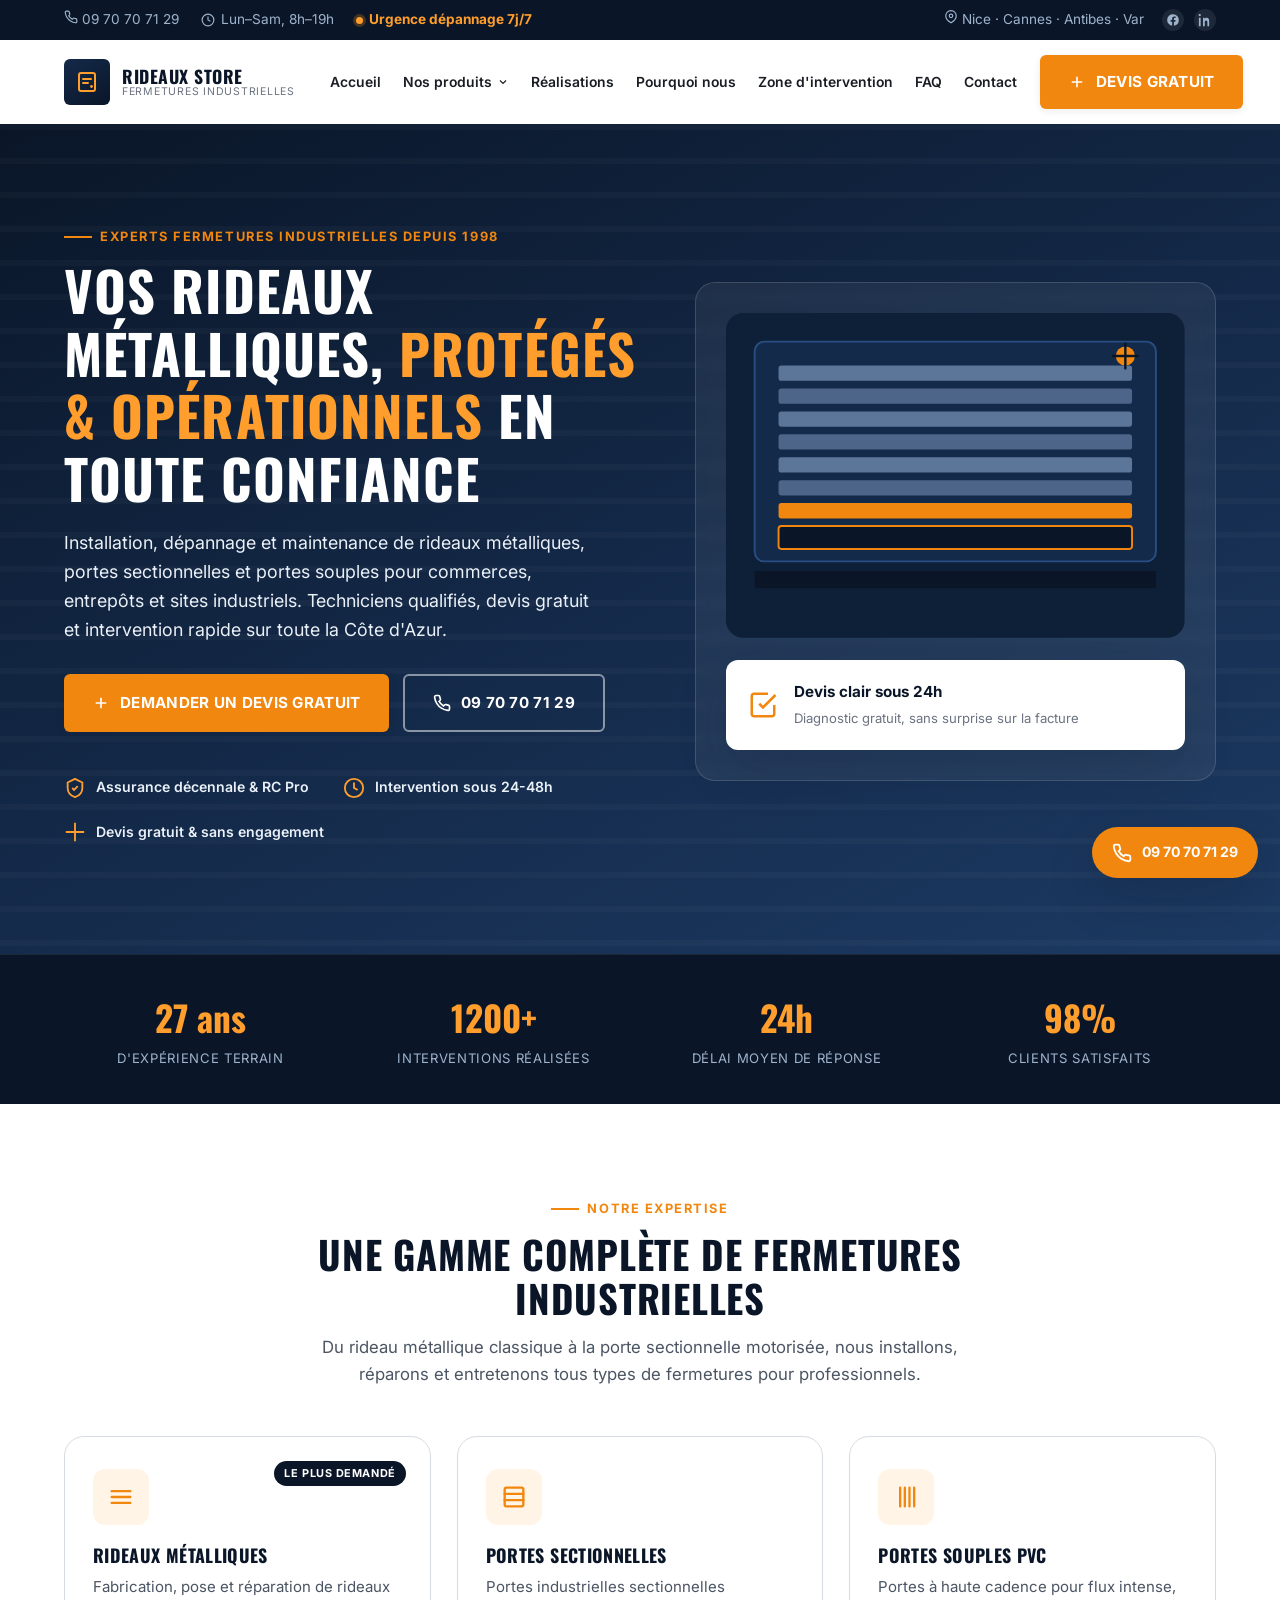
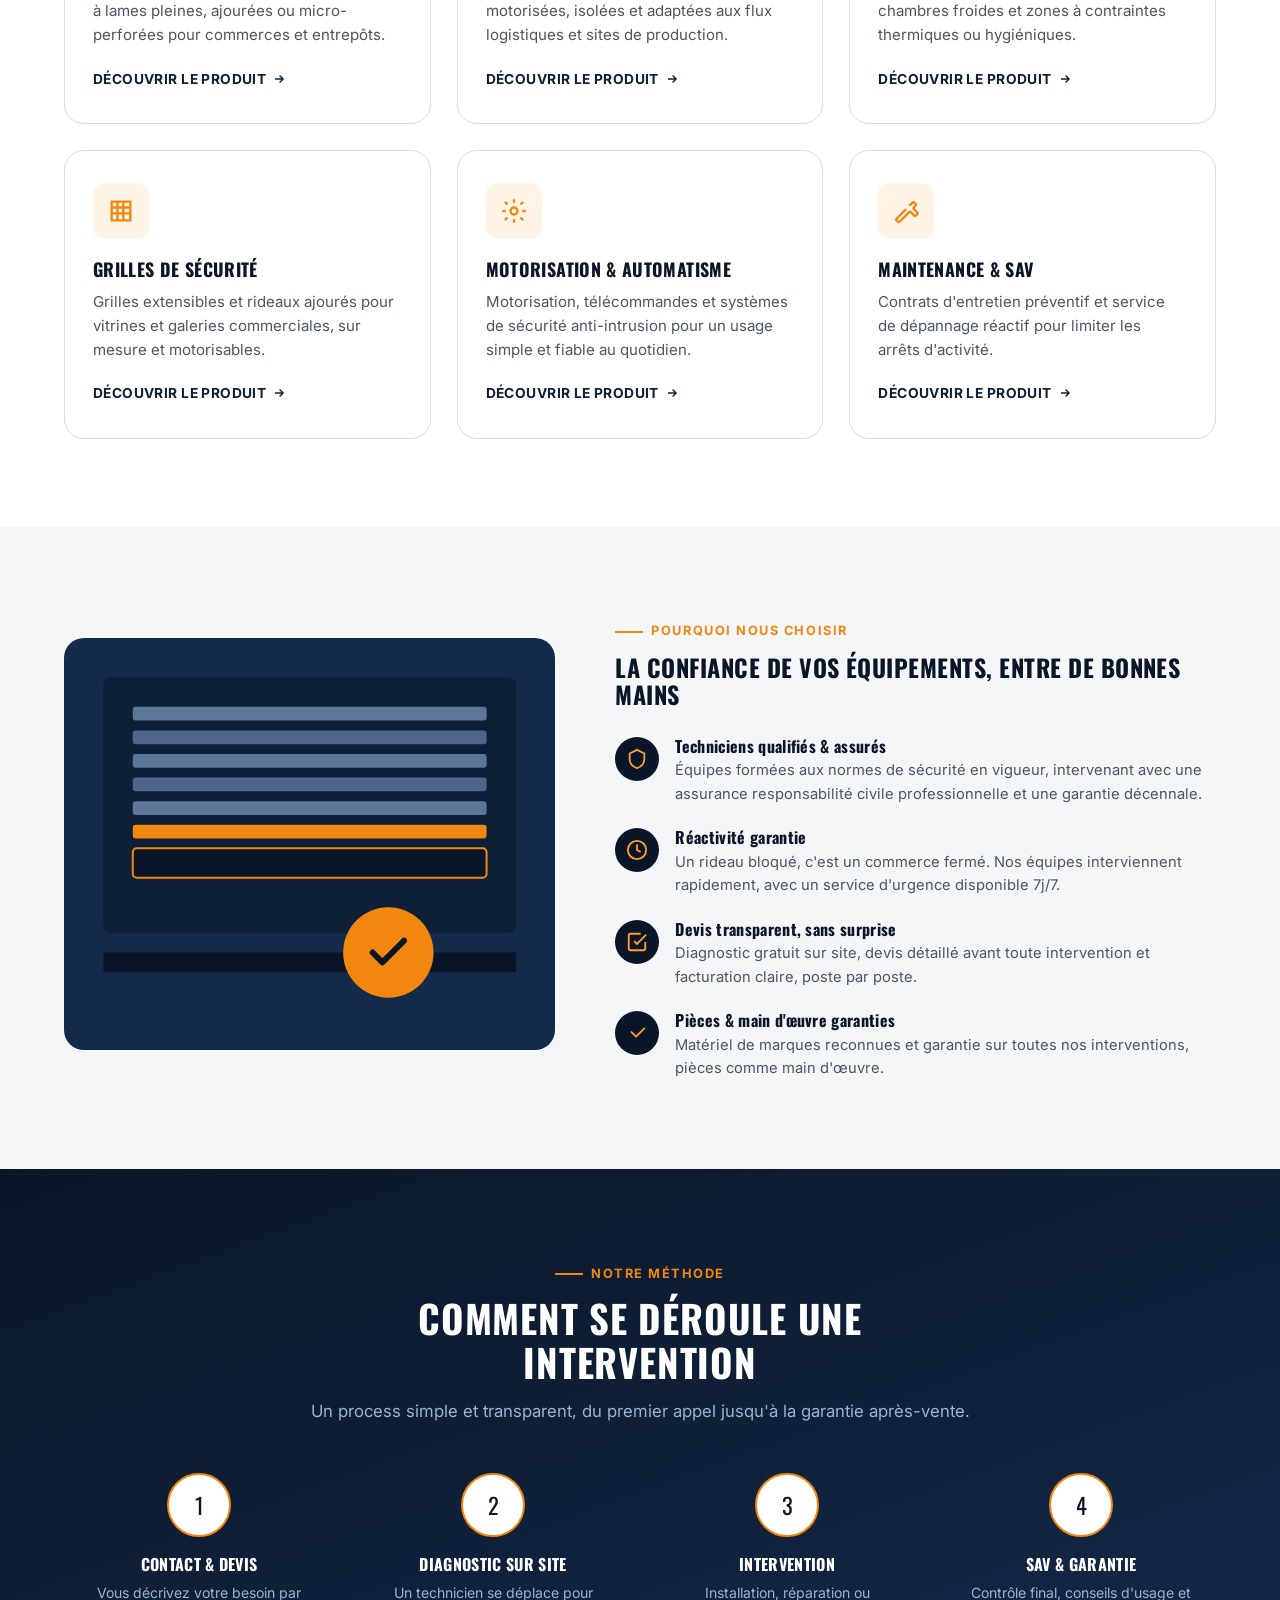
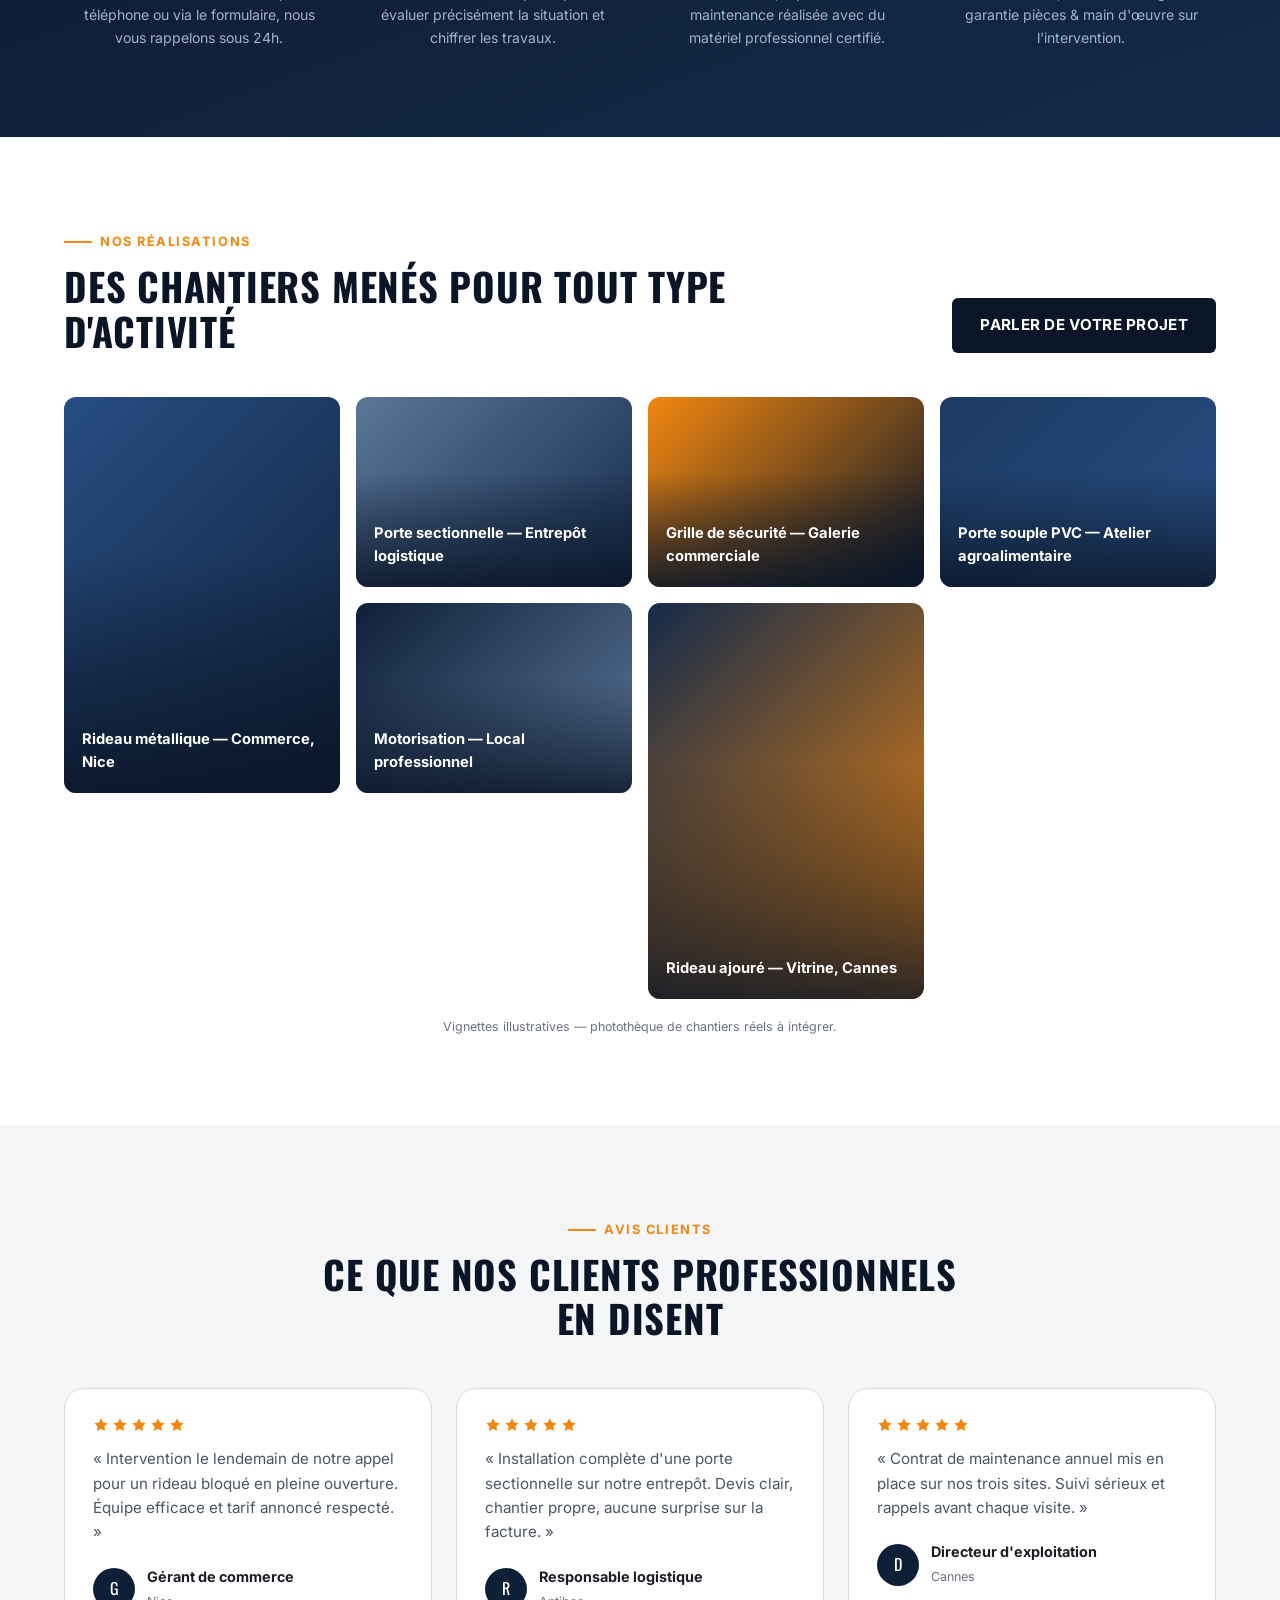
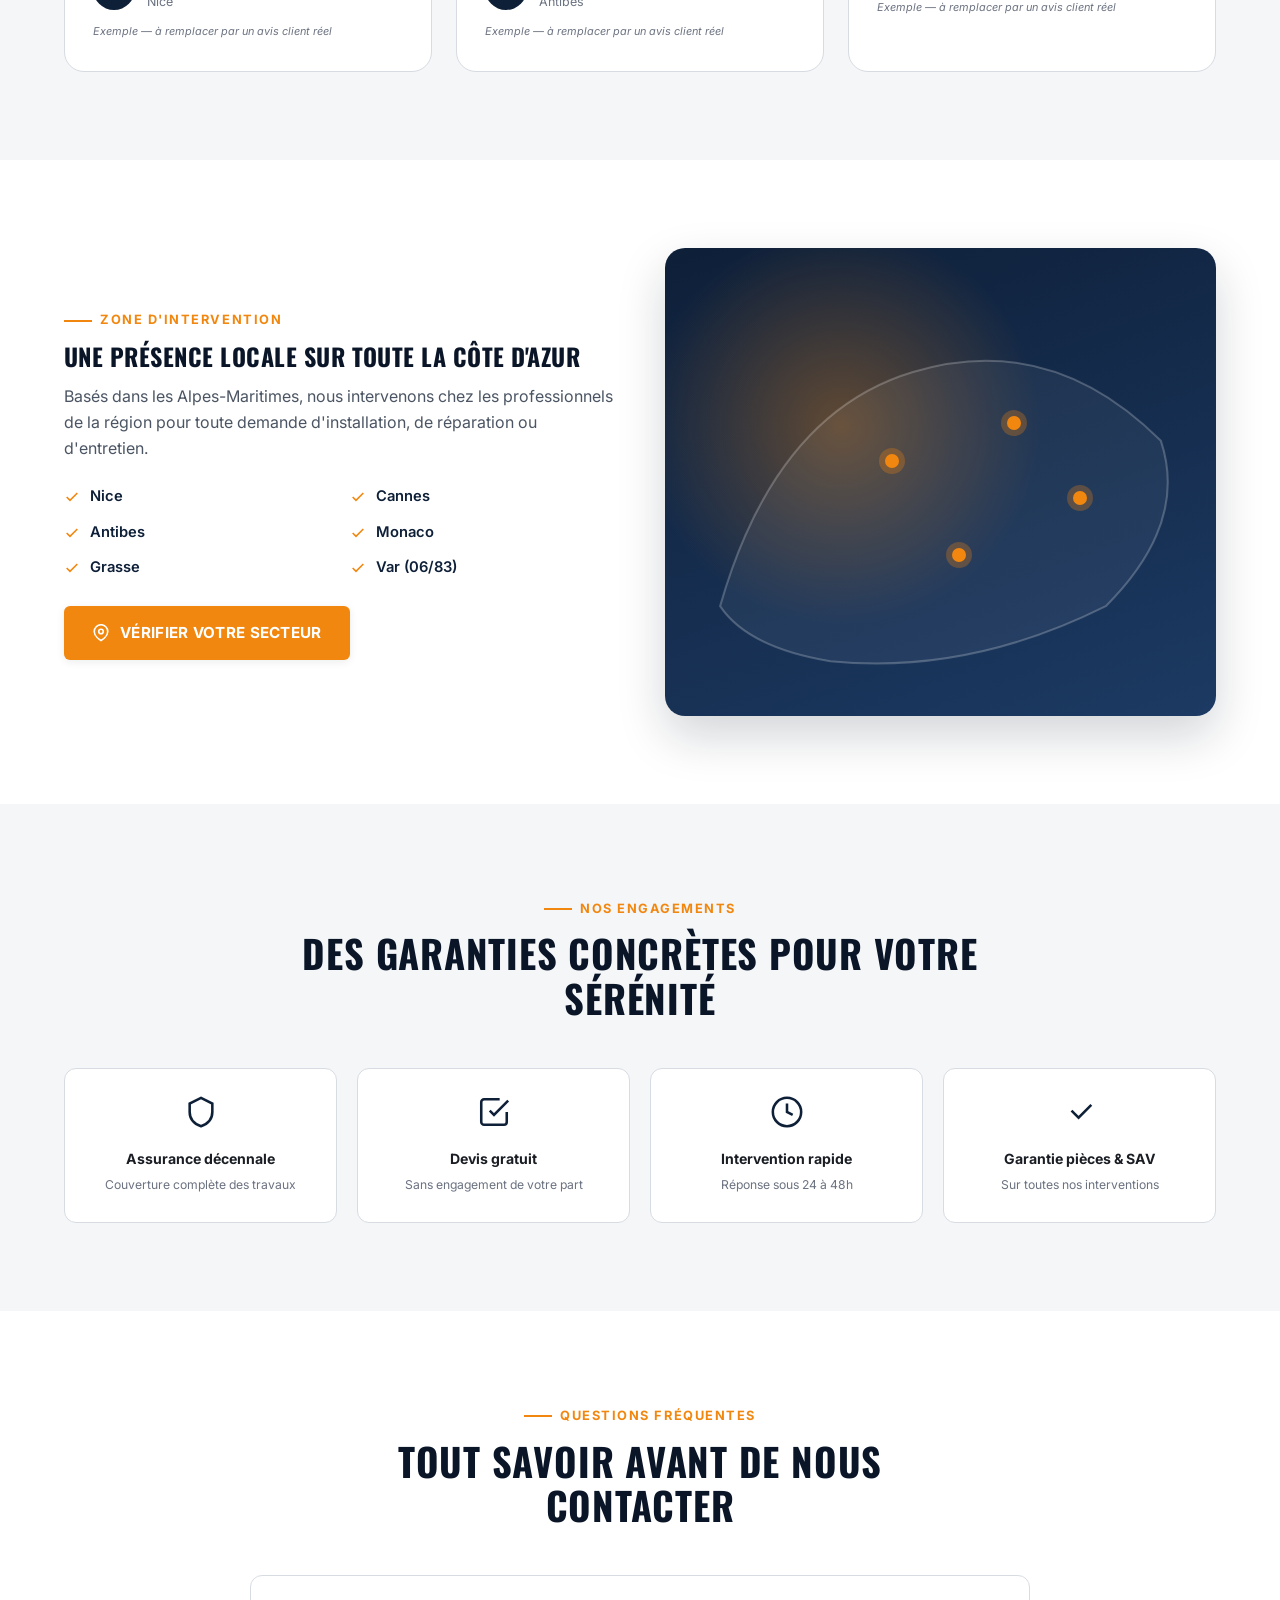
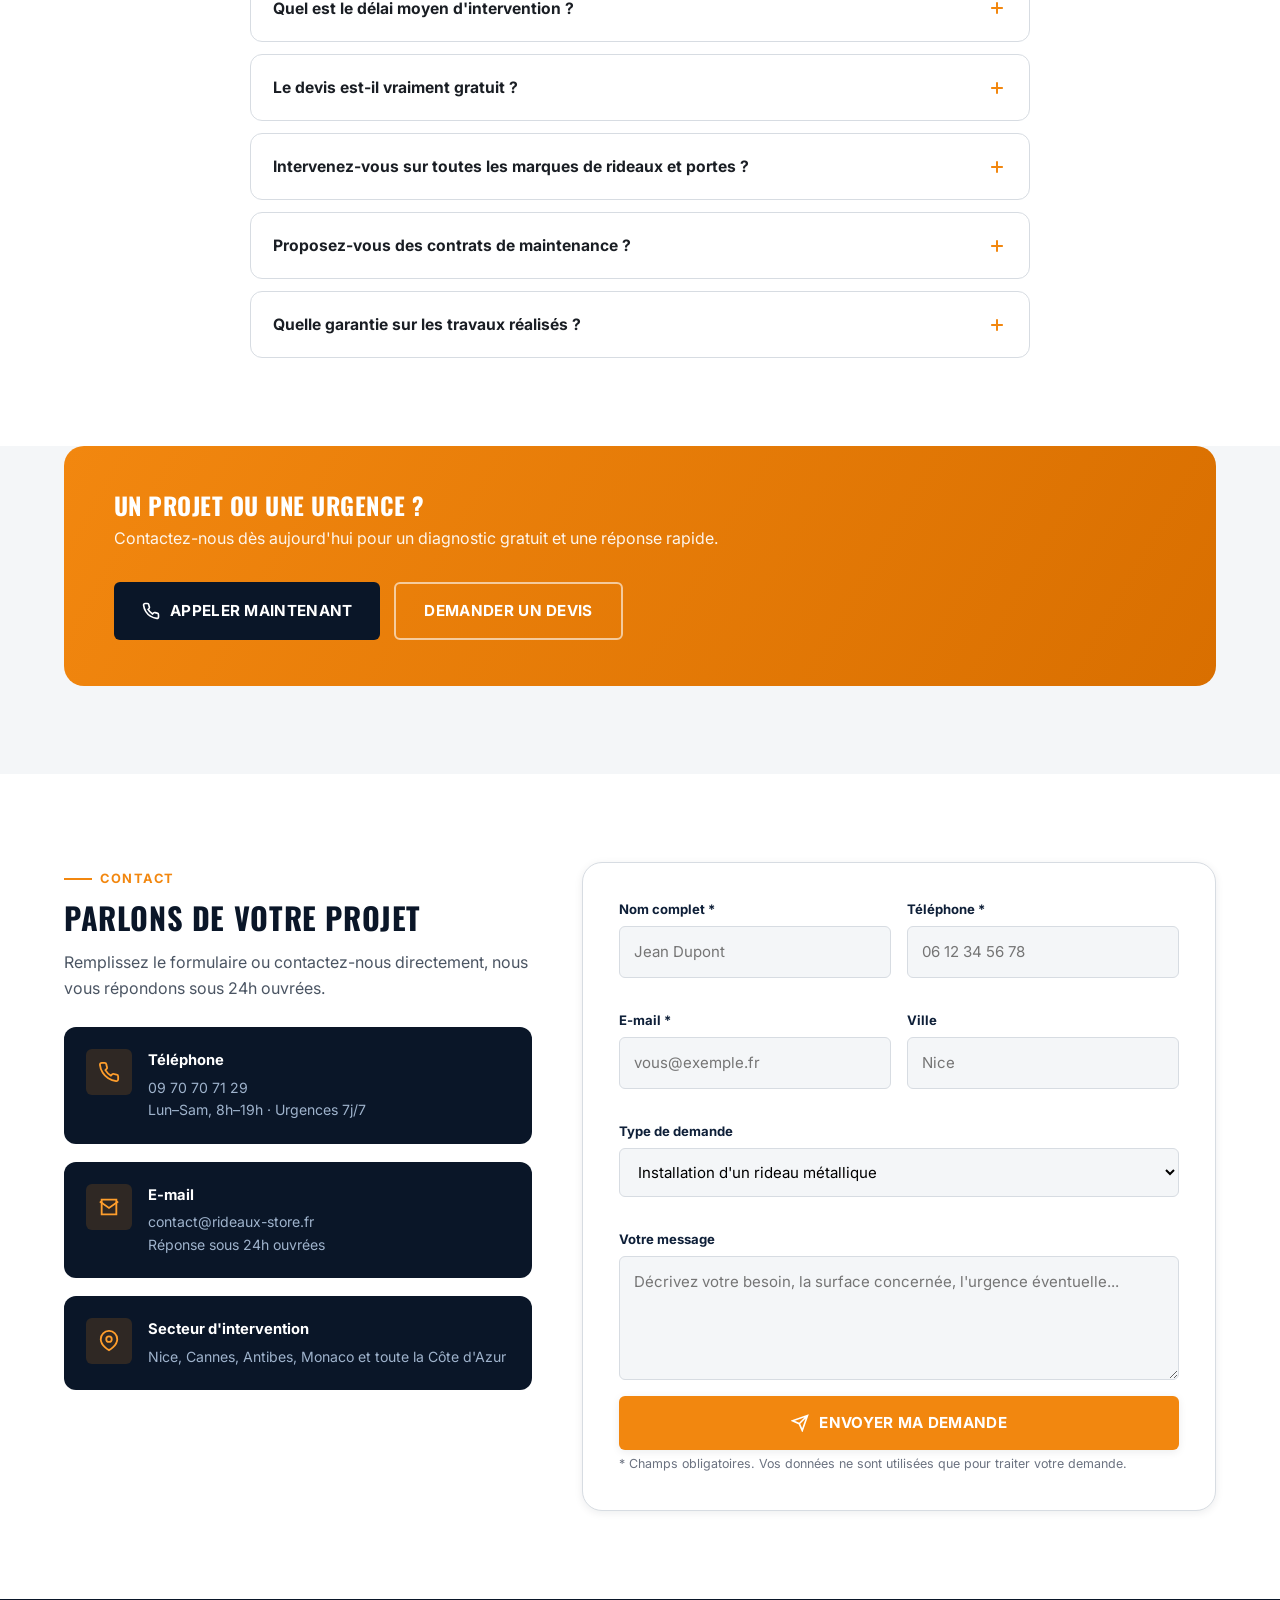
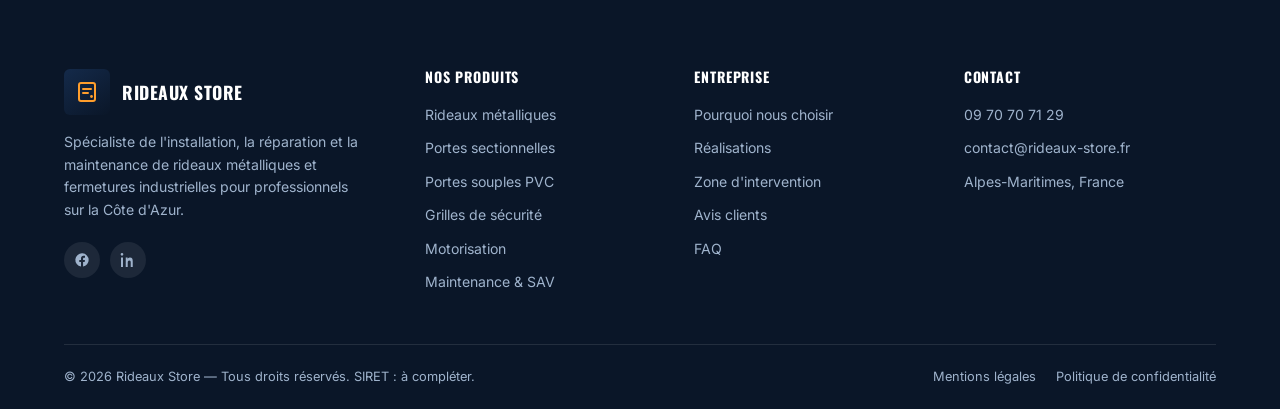
==== index.html @ 1863da40 "Update index.html" ====
<!DOCTYPE html>
<html lang="fr">
<head>
<meta charset="UTF-8">
<meta name="viewport" content="width=device-width, initial-scale=1">
<title>Rideaux Store — Rideaux Métalliques & Fermetures Industrielles | Côte d'Azur</title>
<meta name="description" content="Rideaux Store : installation, réparation et maintenance de rideaux métalliques, portes sectionnelles et portes souples pour professionnels sur la Côte d'Azur. Devis gratuit, intervention rapide 7j/7.">
<meta name="theme-color" content="#0a1628">
<link rel="preconnect" href="https://fonts.googleapis.com">
<link rel="preconnect" href="https://fonts.gstatic.com" crossorigin>
<link href="https://fonts.googleapis.com/css2?family=Oswald:wght@500;600;700&family=Inter:wght@400;500;600;700;800&display=swap" rel="stylesheet">
<link rel="stylesheet" href="css/style.css">
<link rel="icon" href="data:image/svg+xml,%3Csvg xmlns='http://www.w3.org/2000/svg' viewBox='0 0 100 100'%3E%3Crect width='100' height='100' rx='16' fill='%230a1628'/%3E%3Cpath d='M20 35h60M20 50h60M20 65h60' stroke='%23f2870f' stroke-width='8' stroke-linecap='round'/%3E%3C/svg%3E">

<!--
  PERSONNALISATION AVANT MISE EN LIGNE :
  - Coordonnées (téléphone, e-mail, adresse) : voir <header> et section #contact — actuellement des exemples.
  - Témoignages clients (section #avis) : exemples à remplacer par de vrais avis avant publication.
  - Réalisations (section #realisations) : remplacer les vignettes par de vraies photos de chantiers.
  - Mentions légales / SIRET (footer) : à compléter avec les informations réelles de l'entreprise.
  - Le formulaire de devis est démonstratif côté client : brancher un envoi réel (backend / service d'e-mail) avant mise en ligne.
-->
</head>
<body>

<!-- Top bar -->
<div class="topbar">
  <div class="container">
    <div class="topbar-left">
      <a href="tel:+33970707129"><svg viewBox="0 0 24 24" fill="none" stroke="currentColor" stroke-width="2"><path d="M22 16.92v3a2 2 0 0 1-2.18 2 19.79 19.79 0 0 1-8.63-3.07 19.5 19.5 0 0 1-6-6 19.79 19.79 0 0 1-3.07-8.67A2 2 0 0 1 4.11 2h3a2 2 0 0 1 2 1.72c.127.96.362 1.903.7 2.81a2 2 0 0 1-.45 2.11L8.09 9.91a16 16 0 0 0 6 6l1.27-1.27a2 2 0 0 1 2.11-.45c.907.338 1.85.573 2.81.7A2 2 0 0 1 22 16.92z"/></svg> 09 70 70 71 29</a>
      <span><svg viewBox="0 0 24 24" fill="none" stroke="currentColor" stroke-width="2"><circle cx="12" cy="12" r="10"/><path d="M12 6v6l4 2"/></svg> Lun–Sam, 8h–19h</span>
      <span class="topbar-badge">Urgence dépannage 7j/7</span>
    </div>
    <div class="topbar-right">
      <span><svg viewBox="0 0 24 24" fill="none" stroke="currentColor" stroke-width="2"><path d="M21 10c0 7-9 12-9 12s-9-5-9-12a9 9 0 1 1 18 0z"/><circle cx="12" cy="10" r="3"/></svg> Nice · Cannes · Antibes · Var</span>
      <div class="topbar-social">
        <a href="#" aria-label="Facebook"><svg width="12" height="12" viewBox="0 0 24 24" fill="currentColor"><path d="M22 12a10 10 0 1 0-11.5 9.9v-7H7.9V12h2.6V9.8c0-2.6 1.5-4 3.8-4 1.1 0 2.2.2 2.2.2v2.5h-1.3c-1.2 0-1.6.8-1.6 1.6V12h2.8l-.4 2.9h-2.4v7A10 10 0 0 0 22 12z"/></svg></a>
        <a href="#" aria-label="LinkedIn"><svg width="12" height="12" viewBox="0 0 24 24" fill="currentColor"><path d="M4.98 3.5C4.98 4.6 4.1 5.5 3 5.5S1 4.6 1 3.5 1.9 1.5 3 1.5s1.98.9 1.98 2zM1.5 8.25h3V22.5h-3V8.25zM8.5 8.25h2.87v1.95h.04c.4-.76 1.4-1.95 3.4-1.95 3.6 0 4.3 2.4 4.3 5.5V22.5h-3v-6.2c0-1.5-.03-3.4-2.1-3.4-2.1 0-2.4 1.6-2.4 3.3v6.3h-3V8.25z"/></svg></a>
      </div>
    </div>
  </div>
</div>

<!-- Header -->
<header class="site-header">
  <div class="container">
    <a href="#top" class="brand">
      <span class="brand-mark">
        <svg viewBox="0 0 24 24" fill="none" stroke="currentColor" stroke-width="2"><rect x="4" y="3" width="16" height="18" rx="2"/><path d="M8 9h8M8 13h5" stroke-linecap="round"/><circle cx="16.5" cy="16.5" r="1.4" fill="currentColor" stroke="none"/></svg>
      </span>
      <span class="brand-text">
        <strong>RIDEAUX STORE</strong>
        <span>Fermetures industrielles</span>
      </span>
    </a>

    <button class="nav-toggle" aria-label="Ouvrir le menu" aria-expanded="false">
      <svg viewBox="0 0 24 24" fill="none" stroke="currentColor" stroke-width="2"><path d="M3 6h18M3 12h18M3 18h18" stroke-linecap="round"/></svg>
    </button>

    <nav class="main-nav">
      <ul>
        <li><a class="nav-link" href="#top">Accueil</a></li>
        <li class="has-dropdown">
          <a class="nav-link" href="#services">Nos produits <svg viewBox="0 0 24 24" fill="none" stroke="currentColor" stroke-width="2.4"><path d="M6 9l6 6 6-6"/></svg></a>
          <div class="dropdown">
            <a href="rideaux-metalliques.html"><svg viewBox="0 0 24 24" fill="none" stroke="currentColor" stroke-width="2"><path d="M4 7h16M4 12h16M4 17h16"/></svg> Rideaux métalliques</a>
            <a href="portes-sectionnelles.html"><svg viewBox="0 0 24 24" fill="none" stroke="currentColor" stroke-width="2"><rect x="4" y="4" width="16" height="16" rx="1.5"/><path d="M4 9.3h16M4 14.7h16" stroke-linecap="round"/></svg> Portes sectionnelles</a>
            <a href="portes-souples-pvc.html"><svg viewBox="0 0 24 24" fill="none" stroke="currentColor" stroke-width="2"><path d="M7 4v16M11 4v16M15 4v16M19 4v16" stroke-linecap="round"/></svg> Portes souples PVC</a>
            <a href="grilles-securite.html"><svg viewBox="0 0 24 24" fill="none" stroke="currentColor" stroke-width="2"><path d="M4 4h16v16H4z"/><path d="M4 9h16M4 14h16M9 4v16M14 4v16"/></svg> Grilles de sécurité</a>
            <a href="motorisation-automatisme.html"><svg viewBox="0 0 24 24" fill="none" stroke="currentColor" stroke-width="2"><circle cx="12" cy="12" r="3"/><path d="M12 2v3M12 19v3M4.2 4.2l2.2 2.2M17.6 17.6l2.2 2.2M2 12h3M19 12h3M4.2 19.8l2.2-2.2M17.6 6.4l2.2-2.2"/></svg> Motorisation &amp; automatisme</a>
            <a href="maintenance-sav.html"><svg viewBox="0 0 24 24" fill="none" stroke="currentColor" stroke-width="2"><path d="M14.7 6.3a1 1 0 0 0 1.4 0l1.6-1.6a1 1 0 0 1 1.4 0l1.2 1.2a1 1 0 0 1 0 1.4l-1.6 1.6a1 1 0 0 0 0 1.4l3 3a1 1 0 0 1 0 1.4l-1.2 1.2a1 1 0 0 1-1.4 0l-3-3a1 1 0 0 0-1.4 0L6.5 21.2a1 1 0 0 1-1.4 0L3.9 20a1 1 0 0 1 0-1.4L12.1 10.4"/></svg> Maintenance &amp; SAV</a>
          </div>
        </li>
        <li><a class="nav-link" href="#realisations">Réalisations</a></li>
        <li><a class="nav-link" href="#pourquoi">Pourquoi nous</a></li>
        <li><a class="nav-link" href="#zone">Zone d'intervention</a></li>
        <li><a class="nav-link" href="#faq">FAQ</a></li>
        <li><a class="nav-link" href="#contact">Contact</a></li>
      </ul>
      <div class="header-cta">
        <div class="header-phone">
          <small>Besoin d'aide ?</small>
          <strong>09 70 70 71 29</strong>
        </div>
        <a href="#contact" class="btn btn-primary"><svg viewBox="0 0 24 24" fill="none" stroke="currentColor" stroke-width="2.2"><path d="M12 5v14M5 12h14"/></svg> <span>Devis gratuit</span></a>
      </div>
    </nav>
    <div class="nav-backdrop"></div>
  </div>
</header>

<main id="top">

  <!-- HERO -->
  <section class="hero">
    <div class="container hero-grid">
      <div class="reveal in">
        <div class="eyebrow">Experts fermetures industrielles depuis 1998</div>
        <h1>Vos rideaux métalliques, <em>protégés &amp; opérationnels</em> en toute confiance</h1>
        <p class="lead">Installation, dépannage et maintenance de rideaux métalliques, portes sectionnelles et portes souples pour commerces, entrepôts et sites industriels. Techniciens qualifiés, devis gratuit et intervention rapide sur toute la Côte d'Azur.</p>
        <div class="hero-actions">
          <a href="#contact" class="btn btn-primary"><svg viewBox="0 0 24 24" fill="none" stroke="currentColor" stroke-width="2.2"><path d="M12 5v14M5 12h14"/></svg> Demander un devis gratuit</a>
          <a href="tel:+33970707129" class="btn btn-outline"><svg viewBox="0 0 24 24" fill="none" stroke="currentColor" stroke-width="2.2"><path d="M22 16.92v3a2 2 0 0 1-2.18 2 19.79 19.79 0 0 1-8.63-3.07 19.5 19.5 0 0 1-6-6 19.79 19.79 0 0 1-3.07-8.67A2 2 0 0 1 4.11 2h3a2 2 0 0 1 2 1.72c.127.96.362 1.903.7 2.81a2 2 0 0 1-.45 2.11L8.09 9.91a16 16 0 0 0 6 6l1.27-1.27a2 2 0 0 1 2.11-.45c.907.338 1.85.573 2.81.7A2 2 0 0 1 22 16.92z"/></svg> 09 70 70 71 29</a>
        </div>
        <div class="hero-badges">
          <div class="hero-badge"><svg viewBox="0 0 24 24" fill="none" stroke="currentColor" stroke-width="2"><path d="M12 2l8 4v6c0 5-3.5 8.5-8 10-4.5-1.5-8-5-8-10V6l8-4z"/><path d="M9 12l2 2 4-4"/></svg> Assurance décennale &amp; RC Pro</div>
          <div class="hero-badge"><svg viewBox="0 0 24 24" fill="none" stroke="currentColor" stroke-width="2"><circle cx="12" cy="12" r="10"/><path d="M12 6v6l4 2"/></svg> Intervention sous 24-48h</div>
          <div class="hero-badge"><svg viewBox="0 0 24 24" fill="none" stroke="currentColor" stroke-width="2"><path d="M12 2v20M2 12h20"/></svg> Devis gratuit &amp; sans engagement</div>
        </div>
      </div>

      <div class="hero-visual reveal in">
        <div class="hero-card">
          <svg class="shutter-illustration" viewBox="0 0 480 340" xmlns="http://www.w3.org/2000/svg">
            <rect x="0" y="0" width="480" height="340" rx="18" fill="#0e1f38"/>
            <rect x="30" y="30" width="420" height="230" rx="10" fill="#142a4a" stroke="#274d82" stroke-width="2"/>
            <g>
              <rect x="55" y="55" width="370" height="16" rx="3" fill="#5b7699"/>
              <rect x="55" y="79" width="370" height="16" rx="3" fill="#4c6588"/>
              <rect x="55" y="103" width="370" height="16" rx="3" fill="#5b7699"/>
              <rect x="55" y="127" width="370" height="16" rx="3" fill="#4c6588"/>
              <rect x="55" y="151" width="370" height="16" rx="3" fill="#5b7699"/>
              <rect x="55" y="175" width="370" height="16" rx="3" fill="#4c6588"/>
              <rect x="55" y="199" width="370" height="16" rx="3" fill="#f2870f"/>
              <rect x="55" y="223" width="370" height="24" rx="3" fill="#0a1628" stroke="#f2870f" stroke-width="2"/>
            </g>
            <rect x="30" y="270" width="420" height="18" fill="#0a1628"/>
            <circle cx="418" cy="45" r="10" fill="#f2870f"/>
            <path d="M405 45h26M418 32v26" stroke="#0a1628" stroke-width="2.5" stroke-linecap="round"/>
          </svg>
          <div class="hero-quote-mini">
            <svg viewBox="0 0 24 24" fill="none" stroke="currentColor" stroke-width="2"><path d="M9 11l3 3L22 4"/><path d="M21 12v7a2 2 0 0 1-2 2H5a2 2 0 0 1-2-2V5a2 2 0 0 1 2-2h11"/></svg>
            <div>
              <strong>Devis clair sous 24h</strong>
              <span>Diagnostic gratuit, sans surprise sur la facture</span>
            </div>
          </div>
        </div>
      </div>
    </div>
  </section>

  <!-- STATS -->
  <div class="stats-strip">
    <div class="container">
      <div class="stat"><strong data-count="27" data-suffix=" ans">0</strong><span>D'expérience terrain</span></div>
      <div class="stat"><strong data-count="1200" data-suffix="+">0</strong><span>Interventions réalisées</span></div>
      <div class="stat"><strong data-count="24" data-suffix="h">0</strong><span>Délai moyen de réponse</span></div>
      <div class="stat"><strong data-count="98" data-suffix="%">0</strong><span>Clients satisfaits</span></div>
    </div>
  </div>

  <!-- SERVICES -->
  <section id="services">
    <div class="container">
      <div class="section-head reveal">
        <div class="eyebrow" style="justify-content:center">Notre expertise</div>
        <h2>Une gamme complète de fermetures industrielles</h2>
        <p>Du rideau métallique classique à la porte sectionnelle motorisée, nous installons, réparons et entretenons tous types de fermetures pour professionnels.</p>
      </div>

      <div class="services-grid">
        <div class="service-card reveal">
          <span class="tag">Le plus demandé</span>
          <div class="service-icon"><svg viewBox="0 0 24 24" fill="none" stroke="currentColor" stroke-width="2"><path d="M4 7h16M4 12h16M4 17h16" stroke-linecap="round"/></svg></div>
          <h3>Rideaux métalliques</h3>
          <p>Fabrication, pose et réparation de rideaux à lames pleines, ajourées ou micro-perforées pour commerces et entrepôts.</p>
          <a href="rideaux-metalliques.html" class="card-link">Découvrir le produit <svg viewBox="0 0 24 24" fill="none" stroke="currentColor" stroke-width="2.4"><path d="M5 12h14M13 6l6 6-6 6"/></svg></a>
        </div>
        <div class="service-card reveal">
          <div class="service-icon"><svg viewBox="0 0 24 24" fill="none" stroke="currentColor" stroke-width="2"><rect x="4" y="4" width="16" height="16" rx="1.5"/><path d="M4 9.3h16M4 14.7h16" stroke-linecap="round"/></svg></div>
          <h3>Portes sectionnelles</h3>
          <p>Portes industrielles sectionnelles motorisées, isolées et adaptées aux flux logistiques et sites de production.</p>
          <a href="portes-sectionnelles.html" class="card-link">Découvrir le produit <svg viewBox="0 0 24 24" fill="none" stroke="currentColor" stroke-width="2.4"><path d="M5 12h14M13 6l6 6-6 6"/></svg></a>
        </div>
        <div class="service-card reveal">
          <div class="service-icon"><svg viewBox="0 0 24 24" fill="none" stroke="currentColor" stroke-width="2"><path d="M7 4v16M11 4v16M15 4v16M19 4v16" stroke-linecap="round"/></svg></div>
          <h3>Portes souples PVC</h3>
          <p>Portes à haute cadence pour flux intense, chambres froides et zones à contraintes thermiques ou hygiéniques.</p>
          <a href="portes-souples-pvc.html" class="card-link">Découvrir le produit <svg viewBox="0 0 24 24" fill="none" stroke="currentColor" stroke-width="2.4"><path d="M5 12h14M13 6l6 6-6 6"/></svg></a>
        </div>
        <div class="service-card reveal">
          <div class="service-icon"><svg viewBox="0 0 24 24" fill="none" stroke="currentColor" stroke-width="2"><path d="M4 4h16v16H4z"/><path d="M4 9h16M4 14h16M9 4v16M14 4v16"/></svg></div>
          <h3>Grilles de sécurité</h3>
          <p>Grilles extensibles et rideaux ajourés pour vitrines et galeries commerciales, sur mesure et motorisables.</p>
          <a href="grilles-securite.html" class="card-link">Découvrir le produit <svg viewBox="0 0 24 24" fill="none" stroke="currentColor" stroke-width="2.4"><path d="M5 12h14M13 6l6 6-6 6"/></svg></a>
        </div>
        <div class="service-card reveal">
          <div class="service-icon"><svg viewBox="0 0 24 24" fill="none" stroke="currentColor" stroke-width="2"><circle cx="12" cy="12" r="3"/><path d="M12 2v3M12 19v3M4.2 4.2l2.2 2.2M17.6 17.6l2.2 2.2M2 12h3M19 12h3M4.2 19.8l2.2-2.2M17.6 6.4l2.2-2.2"/></svg></div>
          <h3>Motorisation &amp; automatisme</h3>
          <p>Motorisation, télécommandes et systèmes de sécurité anti-intrusion pour un usage simple et fiable au quotidien.</p>
          <a href="motorisation-automatisme.html" class="card-link">Découvrir le produit <svg viewBox="0 0 24 24" fill="none" stroke="currentColor" stroke-width="2.4"><path d="M5 12h14M13 6l6 6-6 6"/></svg></a>
        </div>
        <div class="service-card reveal">
          <div class="service-icon"><svg viewBox="0 0 24 24" fill="none" stroke="currentColor" stroke-width="2"><path d="M14.7 6.3a1 1 0 0 0 1.4 0l1.6-1.6a1 1 0 0 1 1.4 0l1.2 1.2a1 1 0 0 1 0 1.4l-1.6 1.6a1 1 0 0 0 0 1.4l3 3a1 1 0 0 1 0 1.4l-1.2 1.2a1 1 0 0 1-1.4 0l-3-3a1 1 0 0 0-1.4 0L6.5 21.2a1 1 0 0 1-1.4 0L3.9 20a1 1 0 0 1 0-1.4L12.1 10.4"/></svg></div>
          <h3>Maintenance &amp; SAV</h3>
          <p>Contrats d'entretien préventif et service de dépannage réactif pour limiter les arrêts d'activité.</p>
          <a href="maintenance-sav.html" class="card-link">Découvrir le produit <svg viewBox="0 0 24 24" fill="none" stroke="currentColor" stroke-width="2.4"><path d="M5 12h14M13 6l6 6-6 6"/></svg></a>
        </div>
      </div>
    </div>
  </section>

  <!-- WHY US -->
  <section id="pourquoi" class="bg-alt">
    <div class="container split">
      <div class="split-visual reveal">
        <svg viewBox="0 0 500 420" xmlns="http://www.w3.org/2000/svg" style="border-radius:20px;">
          <rect width="500" height="420" fill="#142a4a"/>
          <rect x="40" y="40" width="420" height="260" rx="8" fill="#0e1f38"/>
          <rect x="70" y="70" width="360" height="14" rx="3" fill="#5b7699"/>
          <rect x="70" y="94" width="360" height="14" rx="3" fill="#4c6588"/>
          <rect x="70" y="118" width="360" height="14" rx="3" fill="#5b7699"/>
          <rect x="70" y="142" width="360" height="14" rx="3" fill="#4c6588"/>
          <rect x="70" y="166" width="360" height="14" rx="3" fill="#5b7699"/>
          <rect x="70" y="190" width="360" height="14" rx="3" fill="#f2870f"/>
          <rect x="70" y="214" width="360" height="30" rx="4" fill="#0a1628" stroke="#f2870f" stroke-width="2"/>
          <rect x="40" y="320" width="420" height="20" fill="#0a1628"/>
          <g transform="translate(330,320)">
            <circle cx="0" cy="0" r="46" fill="#f2870f"/>
            <path d="M-16 0l10 10 22-22" stroke="#0a1628" stroke-width="6" fill="none" stroke-linecap="round" stroke-linejoin="round"/>
          </g>
        </svg>
      </div>
      <div class="reveal">
        <div class="eyebrow">Pourquoi nous choisir</div>
        <h2>La confiance de vos équipements, entre de bonnes mains</h2>
        <div class="why-list">
          <div class="why-item">
            <div class="why-icon"><svg viewBox="0 0 24 24" fill="none" stroke="currentColor" stroke-width="2"><path d="M12 2l8 4v6c0 5-3.5 8.5-8 10-4.5-1.5-8-5-8-10V6l8-4z"/></svg></div>
            <div><h4>Techniciens qualifiés &amp; assurés</h4><p>Équipes formées aux normes de sécurité en vigueur, intervenant avec une assurance responsabilité civile professionnelle et une garantie décennale.</p></div>
          </div>
          <div class="why-item">
            <div class="why-icon"><svg viewBox="0 0 24 24" fill="none" stroke="currentColor" stroke-width="2"><circle cx="12" cy="12" r="10"/><path d="M12 6v6l4 2"/></svg></div>
            <div><h4>Réactivité garantie</h4><p>Un rideau bloqué, c'est un commerce fermé. Nos équipes interviennent rapidement, avec un service d'urgence disponible 7j/7.</p></div>
          </div>
          <div class="why-item">
            <div class="why-icon"><svg viewBox="0 0 24 24" fill="none" stroke="currentColor" stroke-width="2"><path d="M9 11l3 3L22 4"/><path d="M21 12v7a2 2 0 0 1-2 2H5a2 2 0 0 1-2-2V5a2 2 0 0 1 2-2h11"/></svg></div>
            <div><h4>Devis transparent, sans surprise</h4><p>Diagnostic gratuit sur site, devis détaillé avant toute intervention et facturation claire, poste par poste.</p></div>
          </div>
          <div class="why-item">
            <div class="why-icon"><svg viewBox="0 0 24 24" fill="none" stroke="currentColor" stroke-width="2"><path d="M20 7l-9 9-5-5" stroke-linecap="round" stroke-linejoin="round"/></svg></div>
            <div><h4>Pièces &amp; main d'œuvre garanties</h4><p>Matériel de marques reconnues et garantie sur toutes nos interventions, pièces comme main d'œuvre.</p></div>
          </div>
        </div>
      </div>
    </div>
  </section>

  <!-- PROCESS -->
  <section class="bg-navy">
    <div class="container">
      <div class="section-head reveal">
        <div class="eyebrow" style="justify-content:center">Notre méthode</div>
        <h2>Comment se déroule une intervention</h2>
        <p style="color:var(--steel-300)">Un process simple et transparent, du premier appel jusqu'à la garantie après-vente.</p>
      </div>
      <div class="process-grid">
        <div class="process-step reveal"><div class="num">1</div><h4>Contact &amp; devis</h4><p>Vous décrivez votre besoin par téléphone ou via le formulaire, nous vous rappelons sous 24h.</p></div>
        <div class="process-step reveal"><div class="num">2</div><h4>Diagnostic sur site</h4><p>Un technicien se déplace pour évaluer précisément la situation et chiffrer les travaux.</p></div>
        <div class="process-step reveal"><div class="num">3</div><h4>Intervention</h4><p>Installation, réparation ou maintenance réalisée avec du matériel professionnel certifié.</p></div>
        <div class="process-step reveal"><div class="num">4</div><h4>SAV &amp; garantie</h4><p>Contrôle final, conseils d'usage et garantie pièces &amp; main d'œuvre sur l'intervention.</p></div>
      </div>
    </div>
  </section>

  <!-- REALISATIONS -->
  <section id="realisations">
    <div class="container">
      <div class="two-col-head reveal">
        <div class="section-head">
          <div class="eyebrow">Nos réalisations</div>
          <h2>Des chantiers menés pour tout type d'activité</h2>
        </div>
        <a href="#contact" class="btn btn-dark">Parler de votre projet</a>
      </div>
      <div class="gallery-grid">
        <div class="gallery-item g1 tall"><span>Rideau métallique — Commerce, Nice</span></div>
        <div class="gallery-item g2"><span>Porte sectionnelle — Entrepôt logistique</span></div>
        <div class="gallery-item g3"><span>Grille de sécurité — Galerie commerciale</span></div>
        <div class="gallery-item g4"><span>Porte souple PVC — Atelier agroalimentaire</span></div>
        <div class="gallery-item g5"><span>Motorisation — Local professionnel</span></div>
        <div class="gallery-item g6 tall"><span>Rideau ajouré — Vitrine, Cannes</span></div>
      </div>
      <p class="form-note" style="text-align:center;margin-top:18px;">Vignettes illustratives — photothèque de chantiers réels à intégrer.</p>
    </div>
  </section>

  <!-- TESTIMONIALS -->
  <section id="avis" class="bg-alt">
    <div class="container">
      <div class="section-head reveal">
        <div class="eyebrow" style="justify-content:center">Avis clients</div>
        <h2>Ce que nos clients professionnels en disent</h2>
      </div>
      <div class="testimonial-grid">
        <div class="testimonial-card reveal">
          <div class="stars">
            <svg viewBox="0 0 24 24" fill="currentColor"><path d="M12 2l3.1 6.3 6.9 1-5 4.9 1.2 6.8L12 17.8 5.8 21l1.2-6.8-5-4.9 6.9-1z"/></svg>
            <svg viewBox="0 0 24 24" fill="currentColor"><path d="M12 2l3.1 6.3 6.9 1-5 4.9 1.2 6.8L12 17.8 5.8 21l1.2-6.8-5-4.9 6.9-1z"/></svg>
            <svg viewBox="0 0 24 24" fill="currentColor"><path d="M12 2l3.1 6.3 6.9 1-5 4.9 1.2 6.8L12 17.8 5.8 21l1.2-6.8-5-4.9 6.9-1z"/></svg>
            <svg viewBox="0 0 24 24" fill="currentColor"><path d="M12 2l3.1 6.3 6.9 1-5 4.9 1.2 6.8L12 17.8 5.8 21l1.2-6.8-5-4.9 6.9-1z"/></svg>
            <svg viewBox="0 0 24 24" fill="currentColor"><path d="M12 2l3.1 6.3 6.9 1-5 4.9 1.2 6.8L12 17.8 5.8 21l1.2-6.8-5-4.9 6.9-1z"/></svg>
          </div>
          <p class="quote">« Intervention le lendemain de notre appel pour un rideau bloqué en pleine ouverture. Équipe efficace et tarif annoncé respecté. »</p>
          <div class="testimonial-author">
            <div class="author-avatar">G</div>
            <div><strong>Gérant de commerce</strong><span>Nice</span></div>
          </div>
          <span class="sample-flag">Exemple — à remplacer par un avis client réel</span>
        </div>
        <div class="testimonial-card reveal">
          <div class="stars">
            <svg viewBox="0 0 24 24" fill="currentColor"><path d="M12 2l3.1 6.3 6.9 1-5 4.9 1.2 6.8L12 17.8 5.8 21l1.2-6.8-5-4.9 6.9-1z"/></svg>
            <svg viewBox="0 0 24 24" fill="currentColor"><path d="M12 2l3.1 6.3 6.9 1-5 4.9 1.2 6.8L12 17.8 5.8 21l1.2-6.8-5-4.9 6.9-1z"/></svg>
            <svg viewBox="0 0 24 24" fill="currentColor"><path d="M12 2l3.1 6.3 6.9 1-5 4.9 1.2 6.8L12 17.8 5.8 21l1.2-6.8-5-4.9 6.9-1z"/></svg>
            <svg viewBox="0 0 24 24" fill="currentColor"><path d="M12 2l3.1 6.3 6.9 1-5 4.9 1.2 6.8L12 17.8 5.8 21l1.2-6.8-5-4.9 6.9-1z"/></svg>
            <svg viewBox="0 0 24 24" fill="currentColor"><path d="M12 2l3.1 6.3 6.9 1-5 4.9 1.2 6.8L12 17.8 5.8 21l1.2-6.8-5-4.9 6.9-1z"/></svg>
          </div>
          <p class="quote">« Installation complète d'une porte sectionnelle sur notre entrepôt. Devis clair, chantier propre, aucune surprise sur la facture. »</p>
          <div class="testimonial-author">
            <div class="author-avatar">R</div>
            <div><strong>Responsable logistique</strong><span>Antibes</span></div>
          </div>
          <span class="sample-flag">Exemple — à remplacer par un avis client réel</span>
        </div>
        <div class="testimonial-card reveal">
          <div class="stars">
            <svg viewBox="0 0 24 24" fill="currentColor"><path d="M12 2l3.1 6.3 6.9 1-5 4.9 1.2 6.8L12 17.8 5.8 21l1.2-6.8-5-4.9 6.9-1z"/></svg>
            <svg viewBox="0 0 24 24" fill="currentColor"><path d="M12 2l3.1 6.3 6.9 1-5 4.9 1.2 6.8L12 17.8 5.8 21l1.2-6.8-5-4.9 6.9-1z"/></svg>
            <svg viewBox="0 0 24 24" fill="currentColor"><path d="M12 2l3.1 6.3 6.9 1-5 4.9 1.2 6.8L12 17.8 5.8 21l1.2-6.8-5-4.9 6.9-1z"/></svg>
            <svg viewBox="0 0 24 24" fill="currentColor"><path d="M12 2l3.1 6.3 6.9 1-5 4.9 1.2 6.8L12 17.8 5.8 21l1.2-6.8-5-4.9 6.9-1z"/></svg>
            <svg viewBox="0 0 24 24" fill="currentColor"><path d="M12 2l3.1 6.3 6.9 1-5 4.9 1.2 6.8L12 17.8 5.8 21l1.2-6.8-5-4.9 6.9-1z"/></svg>
          </div>
          <p class="quote">« Contrat de maintenance annuel mis en place sur nos trois sites. Suivi sérieux et rappels avant chaque visite. »</p>
          <div class="testimonial-author">
            <div class="author-avatar">D</div>
            <div><strong>Directeur d'exploitation</strong><span>Cannes</span></div>
          </div>
          <span class="sample-flag">Exemple — à remplacer par un avis client réel</span>
        </div>
      </div>
    </div>
  </section>

  <!-- ZONE D'INTERVENTION -->
  <section id="zone">
    <div class="container coverage-wrap">
      <div class="reveal">
        <div class="eyebrow">Zone d'intervention</div>
        <h2>Une présence locale sur toute la Côte d'Azur</h2>
        <p style="color:var(--gray-700);margin-top:14px;">Basés dans les Alpes-Maritimes, nous intervenons chez les professionnels de la région pour toute demande d'installation, de réparation ou d'entretien.</p>
        <ul class="coverage-list">
          <li><svg viewBox="0 0 24 24" fill="none" stroke="currentColor" stroke-width="2.4"><path d="M20 6L9 17l-5-5"/></svg> Nice</li>
          <li><svg viewBox="0 0 24 24" fill="none" stroke="currentColor" stroke-width="2.4"><path d="M20 6L9 17l-5-5"/></svg> Cannes</li>
          <li><svg viewBox="0 0 24 24" fill="none" stroke="currentColor" stroke-width="2.4"><path d="M20 6L9 17l-5-5"/></svg> Antibes</li>
          <li><svg viewBox="0 0 24 24" fill="none" stroke="currentColor" stroke-width="2.4"><path d="M20 6L9 17l-5-5"/></svg> Monaco</li>
          <li><svg viewBox="0 0 24 24" fill="none" stroke="currentColor" stroke-width="2.4"><path d="M20 6L9 17l-5-5"/></svg> Grasse</li>
          <li><svg viewBox="0 0 24 24" fill="none" stroke="currentColor" stroke-width="2.4"><path d="M20 6L9 17l-5-5"/></svg> Var (06/83)</li>
        </ul>
        <a href="#contact" class="btn btn-primary" style="margin-top:26px;"><svg viewBox="0 0 24 24" fill="none" stroke="currentColor" stroke-width="2.2"><path d="M21 10c0 7-9 12-9 12s-9-5-9-12a9 9 0 1 1 18 0z"/><circle cx="12" cy="10" r="3"/></svg> Vérifier votre secteur</a>
      </div>
      <div class="coverage-map reveal">
        <svg viewBox="0 0 400 340" xmlns="http://www.w3.org/2000/svg">
          <path d="M40 260 Q80 120 180 90 Q280 60 360 140 Q380 200 320 260 Q220 310 120 300 Q60 290 40 260Z" fill="rgba(255,255,255,0.06)" stroke="rgba(255,255,255,0.25)" stroke-width="1.5"/>
        </svg>
        <div class="coverage-pin" style="top:36%;left:62%;"></div>
        <div class="coverage-pin" style="top:52%;left:74%;"></div>
        <div class="coverage-pin" style="top:44%;left:40%;"></div>
        <div class="coverage-pin" style="top:64%;left:52%;"></div>
      </div>
    </div>
  </section>

  <!-- CERTIFICATIONS -->
  <section class="bg-alt">
    <div class="container">
      <div class="section-head reveal">
        <div class="eyebrow" style="justify-content:center">Nos engagements</div>
        <h2>Des garanties concrètes pour votre sérénité</h2>
      </div>
      <div class="cert-grid">
        <div class="cert-item reveal"><svg viewBox="0 0 24 24" fill="none" stroke="currentColor" stroke-width="1.8"><path d="M12 2l8 4v6c0 5-3.5 8.5-8 10-4.5-1.5-8-5-8-10V6l8-4z"/></svg><strong>Assurance décennale</strong><span>Couverture complète des travaux</span></div>
        <div class="cert-item reveal"><svg viewBox="0 0 24 24" fill="none" stroke="currentColor" stroke-width="1.8"><path d="M9 11l3 3L22 4"/><path d="M21 12v7a2 2 0 0 1-2 2H5a2 2 0 0 1-2-2V5a2 2 0 0 1 2-2h11"/></svg><strong>Devis gratuit</strong><span>Sans engagement de votre part</span></div>
        <div class="cert-item reveal"><svg viewBox="0 0 24 24" fill="none" stroke="currentColor" stroke-width="1.8"><circle cx="12" cy="12" r="10"/><path d="M12 6v6l4 2"/></svg><strong>Intervention rapide</strong><span>Réponse sous 24 à 48h</span></div>
        <div class="cert-item reveal"><svg viewBox="0 0 24 24" fill="none" stroke="currentColor" stroke-width="1.8"><path d="M20 7l-9 9-5-5"/></svg><strong>Garantie pièces &amp; SAV</strong><span>Sur toutes nos interventions</span></div>
      </div>
    </div>
  </section>

  <!-- FAQ -->
  <section id="faq">
    <div class="container">
      <div class="section-head reveal">
        <div class="eyebrow" style="justify-content:center">Questions fréquentes</div>
        <h2>Tout savoir avant de nous contacter</h2>
      </div>
      <div class="faq-list">
        <div class="faq-item reveal">
          <button class="faq-q">Quel est le délai moyen d'intervention ?<svg viewBox="0 0 24 24" fill="none" stroke="currentColor" stroke-width="2.4"><path d="M12 5v14M5 12h14"/></svg></button>
          <div class="faq-a"><p>Pour une urgence (rideau bloqué, porte hors service), nous intervenons généralement sous 24 à 48h. Pour une installation neuve, un rendez-vous de diagnostic est planifié dans la semaine.</p></div>
        </div>
        <div class="faq-item reveal">
          <button class="faq-q">Le devis est-il vraiment gratuit ?<svg viewBox="0 0 24 24" fill="none" stroke="currentColor" stroke-width="2.4"><path d="M12 5v14M5 12h14"/></svg></button>
          <div class="faq-a"><p>Oui. Le diagnostic et le devis détaillé sont systématiquement gratuits et sans engagement, que vous donniez suite ou non aux travaux proposés.</p></div>
        </div>
        <div class="faq-item reveal">
          <button class="faq-q">Intervenez-vous sur toutes les marques de rideaux et portes ?<svg viewBox="0 0 24 24" fill="none" stroke="currentColor" stroke-width="2.4"><path d="M12 5v14M5 12h14"/></svg></button>
          <div class="faq-a"><p>Oui, nos techniciens sont formés pour intervenir sur la plupart des marques et systèmes de motorisation du marché, qu'il s'agisse d'une pose récente ou d'un équipement plus ancien.</p></div>
        </div>
        <div class="faq-item reveal">
          <button class="faq-q">Proposez-vous des contrats de maintenance ?<svg viewBox="0 0 24 24" fill="none" stroke="currentColor" stroke-width="2.4"><path d="M12 5v14M5 12h14"/></svg></button>
          <div class="faq-a"><p>Oui, nous proposons des contrats d'entretien annuel adaptés à votre activité, avec visites préventives programmées et priorité d'intervention en cas de panne.</p></div>
        </div>
        <div class="faq-item reveal">
          <button class="faq-q">Quelle garantie sur les travaux réalisés ?<svg viewBox="0 0 24 24" fill="none" stroke="currentColor" stroke-width="2.4"><path d="M12 5v14M5 12h14"/></svg></button>
          <div class="faq-a"><p>Toutes nos interventions sont couvertes par une garantie pièces et main d'œuvre, ainsi que par notre assurance décennale pour les installations neuves.</p></div>
        </div>
      </div>
    </div>
  </section>

  <!-- CTA BANNER -->
  <section class="bg-alt" style="padding-top:0;">
    <div class="container">
      <div class="cta-banner reveal">
        <div>
          <h3>Un projet ou une urgence ?</h3>
          <p>Contactez-nous dès aujourd'hui pour un diagnostic gratuit et une réponse rapide.</p>
        </div>
        <div class="cta-actions">
          <a href="tel:+33970707129" class="btn btn-dark"><svg viewBox="0 0 24 24" fill="none" stroke="currentColor" stroke-width="2.2"><path d="M22 16.92v3a2 2 0 0 1-2.18 2 19.79 19.79 0 0 1-8.63-3.07 19.5 19.5 0 0 1-6-6 19.79 19.79 0 0 1-3.07-8.67A2 2 0 0 1 4.11 2h3a2 2 0 0 1 2 1.72c.127.96.362 1.903.7 2.81a2 2 0 0 1-.45 2.11L8.09 9.91a16 16 0 0 0 6 6l1.27-1.27a2 2 0 0 1 2.11-.45c.907.338 1.85.573 2.81.7A2 2 0 0 1 22 16.92z"/></svg> Appeler maintenant</a>
          <a href="#contact" class="btn btn-outline">Demander un devis</a>
        </div>
      </div>
    </div>
  </section>

  <!-- CONTACT -->
  <section id="contact">
    <div class="container contact-wrap">
      <div class="reveal">
        <div class="eyebrow">Contact</div>
        <h2 style="font-size:1.9rem;">Parlons de votre projet</h2>
        <p style="color:var(--gray-700);margin:14px 0 26px;">Remplissez le formulaire ou contactez-nous directement, nous vous répondons sous 24h ouvrées.</p>
        <div class="contact-cards">
          <div class="contact-card">
            <div class="ic"><svg viewBox="0 0 24 24" fill="none" stroke="currentColor" stroke-width="2"><path d="M22 16.92v3a2 2 0 0 1-2.18 2 19.79 19.79 0 0 1-8.63-3.07 19.5 19.5 0 0 1-6-6 19.79 19.79 0 0 1-3.07-8.67A2 2 0 0 1 4.11 2h3a2 2 0 0 1 2 1.72c.127.96.362 1.903.7 2.81a2 2 0 0 1-.45 2.11L8.09 9.91a16 16 0 0 0 6 6l1.27-1.27a2 2 0 0 1 2.11-.45c.907.338 1.85.573 2.81.7A2 2 0 0 1 22 16.92z"/></svg></div>
            <div><strong>Téléphone</strong><a href="tel:+33970707129">09 70 70 71 29</a><span>Lun–Sam, 8h–19h · Urgences 7j/7</span></div>
          </div>
          <div class="contact-card">
            <div class="ic"><svg viewBox="0 0 24 24" fill="none" stroke="currentColor" stroke-width="2"><path d="M4 4h16v16H4z"/><path d="M22 6l-10 7L2 6"/></svg></div>
            <div><strong>E-mail</strong><a href="mailto:contact@rideaux-store.fr">contact@rideaux-store.fr</a><span>Réponse sous 24h ouvrées</span></div>
          </div>
          <div class="contact-card">
            <div class="ic"><svg viewBox="0 0 24 24" fill="none" stroke="currentColor" stroke-width="2"><path d="M21 10c0 7-9 12-9 12s-9-5-9-12a9 9 0 1 1 18 0z"/><circle cx="12" cy="10" r="3"/></svg></div>
            <div><strong>Secteur d'intervention</strong><span>Nice, Cannes, Antibes, Monaco et toute la Côte d'Azur</span></div>
          </div>
        </div>
      </div>

      <div class="form-card reveal">
        <form id="quote-form">
          <div class="form-grid">
            <div class="form-field"><label for="f-name">Nom complet *</label><input id="f-name" type="text" required placeholder="Jean Dupont"></div>
            <div class="form-field"><label for="f-phone">Téléphone *</label><input id="f-phone" type="tel" required placeholder="06 12 34 56 78"></div>
            <div class="form-field"><label for="f-email">E-mail *</label><input id="f-email" type="email" required placeholder="vous@exemple.fr"></div>
            <div class="form-field"><label for="f-city">Ville</label><input id="f-city" type="text" placeholder="Nice"></div>
            <div class="form-field full"><label for="f-service">Type de demande</label>
              <select id="f-service">
                <option>Installation d'un rideau métallique</option>
                <option>Réparation / dépannage urgent</option>
                <option>Porte sectionnelle industrielle</option>
                <option>Porte souple PVC</option>
                <option>Contrat de maintenance</option>
                <option>Autre demande</option>
              </select>
            </div>
            <div class="form-field full"><label for="f-message">Votre message</label><textarea id="f-message" rows="4" placeholder="Décrivez votre besoin, la surface concernée, l'urgence éventuelle..."></textarea></div>
          </div>
          <button type="submit" class="btn btn-primary btn-block"><svg viewBox="0 0 24 24" fill="none" stroke="currentColor" stroke-width="2.2"><path d="M22 2L11 13M22 2l-7 20-4-9-9-4 20-7z"/></svg> Envoyer ma demande</button>
          <p class="form-note">* Champs obligatoires. Vos données ne sont utilisées que pour traiter votre demande.</p>
          <div class="form-success"><svg viewBox="0 0 24 24" fill="none" stroke="currentColor" stroke-width="2.4"><path d="M20 6L9 17l-5-5"/></svg> Merci ! Votre demande a bien été enregistrée, nous revenons vers vous rapidement.</div>
        </form>
      </div>
    </div>
  </section>

</main>

<!-- FOOTER -->
<footer class="site-footer">
  <div class="container">
    <div class="footer-grid">
      <div class="footer-brand">
        <a href="#top" class="brand">
          <span class="brand-mark"><svg viewBox="0 0 24 24" fill="none" stroke="currentColor" stroke-width="2"><rect x="4" y="3" width="16" height="18" rx="2"/><path d="M8 9h8M8 13h5" stroke-linecap="round"/><circle cx="16.5" cy="16.5" r="1.4" fill="currentColor" stroke="none"/></svg></span>
          <span class="brand-text"><strong style="color:#fff;">RIDEAUX STORE</strong></span>
        </a>
        <p>Spécialiste de l'installation, la réparation et la maintenance de rideaux métalliques et fermetures industrielles pour professionnels sur la Côte d'Azur.</p>
        <div class="footer-social">
          <a href="#" aria-label="Facebook"><svg viewBox="0 0 24 24" fill="currentColor"><path d="M22 12a10 10 0 1 0-11.5 9.9v-7H7.9V12h2.6V9.8c0-2.6 1.5-4 3.8-4 1.1 0 2.2.2 2.2.2v2.5h-1.3c-1.2 0-1.6.8-1.6 1.6V12h2.8l-.4 2.9h-2.4v7A10 10 0 0 0 22 12z"/></svg></a>
          <a href="#" aria-label="LinkedIn"><svg viewBox="0 0 24 24" fill="currentColor"><path d="M4.98 3.5C4.98 4.6 4.1 5.5 3 5.5S1 4.6 1 3.5 1.9 1.5 3 1.5s1.98.9 1.98 2zM1.5 8.25h3V22.5h-3V8.25zM8.5 8.25h2.87v1.95h.04c.4-.76 1.4-1.95 3.4-1.95 3.6 0 4.3 2.4 4.3 5.5V22.5h-3v-6.2c0-1.5-.03-3.4-2.1-3.4-2.1 0-2.4 1.6-2.4 3.3v6.3h-3V8.25z"/></svg></a>
        </div>
      </div>
      <div>
        <h4>Nos produits</h4>
        <div class="footer-links">
          <a href="rideaux-metalliques.html">Rideaux métalliques</a>
          <a href="portes-sectionnelles.html">Portes sectionnelles</a>
          <a href="portes-souples-pvc.html">Portes souples PVC</a>
          <a href="grilles-securite.html">Grilles de sécurité</a>
          <a href="motorisation-automatisme.html">Motorisation</a>
          <a href="maintenance-sav.html">Maintenance &amp; SAV</a>
        </div>
      </div>
      <div>
        <h4>Entreprise</h4>
        <div class="footer-links">
          <a href="#pourquoi">Pourquoi nous choisir</a>
          <a href="#realisations">Réalisations</a>
          <a href="#zone">Zone d'intervention</a>
          <a href="#avis">Avis clients</a>
          <a href="#faq">FAQ</a>
        </div>
      </div>
      <div>
        <h4>Contact</h4>
        <div class="footer-links">
          <a href="tel:+33970707129">09 70 70 71 29</a>
          <a href="mailto:contact@rideaux-store.fr">contact@rideaux-store.fr</a>
          <span>Alpes-Maritimes, France</span>
        </div>
      </div>
    </div>
    <div class="footer-bottom">
      <span>© <span id="current-year">2026</span> Rideaux Store — Tous droits réservés. SIRET : à compléter.</span>
      <div class="footer-bottom-links">
        <a href="#">Mentions légales</a>
        <a href="#">Politique de confidentialité</a>
      </div>
    </div>
  </div>
</footer>

<a href="tel:+33970707129" class="float-call"><svg viewBox="0 0 24 24" fill="none" stroke="currentColor" stroke-width="2.2"><path d="M22 16.92v3a2 2 0 0 1-2.18 2 19.79 19.79 0 0 1-8.63-3.07 19.5 19.5 0 0 1-6-6 19.79 19.79 0 0 1-3.07-8.67A2 2 0 0 1 4.11 2h3a2 2 0 0 1 2 1.72c.127.96.362 1.903.7 2.81a2 2 0 0 1-.45 2.11L8.09 9.91a16 16 0 0 0 6 6l1.27-1.27a2 2 0 0 1 2.11-.45c.907.338 1.85.573 2.81.7A2 2 0 0 1 22 16.92z"/></svg> <span class="label">09 70 70 71 29</span></a>
<button class="back-to-top" aria-label="Retour en haut"><svg viewBox="0 0 24 24" fill="none" stroke="currentColor" stroke-width="2.4"><path d="M18 15l-6-6-6 6"/></svg></button>

<script src="js/main.js"></script>
</body>
</html>
---- css/style.css ----
/* ==========================================================================
   MÉTALPRO FERMETURES — Design system
   ========================================================================== */

:root {
  /* Brand palette */
  --navy-950: #0a1628;
  --navy-900: #0e1f38;
  --navy-800: #142a4a;
  --navy-700: #1c3a63;
  --navy-600: #274d82;
  --steel-500: #5b7699;
  --steel-300: #9fb3cc;
  --steel-100: #eaf0f7;
  --amber-500: #f2870f;
  --amber-400: #ff9e2c;
  --amber-050: #fff4e6;
  --gray-900: #1a1e24;
  --gray-700: #4b5563;
  --gray-500: #6b7280;
  --gray-300: #d7dce2;
  --gray-100: #f4f6f8;
  --white: #ffffff;
  --success: #1e8a5c;

  --font-head: "Oswald", "Arial Narrow", sans-serif;
  --font-body: "Inter", -apple-system, Segoe UI, Roboto, sans-serif;

  --radius-sm: 6px;
  --radius-md: 12px;
  --radius-lg: 20px;
  --shadow-sm: 0 2px 8px rgba(10, 22, 40, 0.08);
  --shadow-md: 0 8px 24px rgba(10, 22, 40, 0.12);
  --shadow-lg: 0 20px 48px rgba(10, 22, 40, 0.18);
  --container: 1200px;
}

/* Reset ------------------------------------------------------------------ */
*, *::before, *::after { box-sizing: border-box; }
html { scroll-behavior: smooth; }
body, h1, h2, h3, h4, p, ul, ol, figure { margin: 0; }
ul, ol { padding: 0; list-style: none; }
img { max-width: 100%; display: block; }
a { color: inherit; text-decoration: none; }
button { font: inherit; cursor: pointer; border: none; background: none; color: inherit; }
input, textarea, select { font: inherit; }

body {
  font-family: var(--font-body);
  color: var(--gray-900);
  background: var(--white);
  line-height: 1.6;
  -webkit-font-smoothing: antialiased;
}

h1, h2, h3, h4 {
  font-family: var(--font-head);
  text-transform: uppercase;
  letter-spacing: 0.02em;
  line-height: 1.15;
  color: var(--navy-950);
}

.container {
  width: 100%;
  max-width: var(--container);
  margin: 0 auto;
  padding: 0 24px;
}

.eyebrow {
  display: inline-flex;
  align-items: center;
  gap: 8px;
  font-size: 0.8rem;
  font-weight: 700;
  letter-spacing: 0.12em;
  text-transform: uppercase;
  color: var(--amber-500);
  margin-bottom: 12px;
}
.eyebrow::before {
  content: "";
  width: 28px;
  height: 2px;
  background: var(--amber-500);
  display: inline-block;
}

.section-head { max-width: 680px; margin: 0 auto 48px; text-align: center; }
.section-head h2 { font-size: clamp(1.7rem, 3vw, 2.4rem); }
.section-head p { color: var(--gray-700); margin-top: 14px; font-size: 1.05rem; }

section { padding: 88px 0; }
.bg-alt { background: var(--gray-100); }
.bg-navy { background: linear-gradient(160deg, var(--navy-950), var(--navy-800)); color: var(--steel-100); }
.bg-navy h2, .bg-navy h3, .bg-navy h4 { color: var(--white); }

/* Buttons ----------------------------------------------------------------- */
.btn {
  display: inline-flex;
  align-items: center;
  justify-content: center;
  gap: 10px;
  padding: 15px 28px;
  border-radius: var(--radius-sm);
  font-weight: 700;
  font-size: 0.95rem;
  letter-spacing: 0.02em;
  text-transform: uppercase;
  transition: transform 0.15s ease, box-shadow 0.15s ease, background 0.15s ease;
  white-space: nowrap;
}
.btn svg { width: 18px; height: 18px; flex-shrink: 0; }
.btn-primary { background: var(--amber-500); color: var(--white); box-shadow: var(--shadow-sm); }
.btn-primary:hover { background: var(--amber-400); transform: translateY(-2px); box-shadow: var(--shadow-md); }
.btn-outline { background: transparent; color: var(--white); border: 2px solid rgba(255,255,255,0.5); }
.btn-outline:hover { background: rgba(255,255,255,0.12); border-color: var(--white); }
.btn-dark { background: var(--navy-950); color: var(--white); }
.btn-dark:hover { background: var(--navy-800); transform: translateY(-2px); }
.btn-block { width: 100%; }
.btn-sm { padding: 10px 18px; font-size: 0.82rem; }

/* Top bar ------------------------------------------------------------------ */
.topbar {
  background: var(--navy-950);
  color: var(--steel-300);
  font-size: 0.85rem;
}
.topbar .container {
  display: flex;
  align-items: center;
  justify-content: space-between;
  height: 40px;
  gap: 16px;
}
.topbar-left { display: flex; align-items: center; gap: 22px; }
.topbar-left span { display: inline-flex; align-items: center; gap: 6px; }
.topbar-left svg, .topbar-right svg { width: 14px; height: 14px; }
.topbar a:hover { color: var(--white); }
.topbar-badge {
  color: var(--amber-400);
  font-weight: 700;
  display: inline-flex;
  align-items: center;
  gap: 6px;
}
.topbar-badge::before {
  content: "";
  width: 7px; height: 7px;
  border-radius: 50%;
  background: var(--amber-400);
  box-shadow: 0 0 0 3px rgba(242,135,15,0.25);
}
.topbar-right { display: flex; align-items: center; gap: 18px; }
.topbar-social { display: flex; gap: 10px; }
.topbar-social a {
  width: 22px; height: 22px;
  display: inline-flex; align-items: center; justify-content: center;
  border-radius: 50%;
  background: rgba(255,255,255,0.08);
}
@media (max-width: 780px) { .topbar-left span:not(:first-child) { display: none; } .topbar-social { display: none; } }

/* Header -------------------------------------------------------------------- */
.site-header {
  position: sticky;
  top: 0;
  z-index: 500;
  background: var(--white);
  box-shadow: 0 1px 0 rgba(10,22,40,0.06);
  transition: box-shadow 0.2s ease, padding 0.2s ease;
}
.site-header.scrolled { box-shadow: var(--shadow-md); }
.site-header .container {
  display: flex;
  align-items: center;
  justify-content: space-between;
  height: 84px;
  gap: 24px;
}
.brand { display: flex; align-items: center; gap: 12px; flex-shrink: 0; }
.brand-mark {
  width: 46px; height: 46px;
  border-radius: var(--radius-sm);
  background: linear-gradient(145deg, var(--navy-800), var(--navy-950));
  display: flex; align-items: center; justify-content: center;
  flex-shrink: 0;
}
.brand-mark svg { width: 24px; height: 24px; color: var(--amber-400); }
.brand-text { display: flex; flex-direction: column; line-height: 1.15; white-space: nowrap; }
.brand-text strong { font-family: var(--font-head); font-size: 1.1rem; letter-spacing: 0.03em; color: var(--navy-950); white-space: nowrap; }
.brand-text span { font-size: 0.66rem; letter-spacing: 0.07em; text-transform: uppercase; color: var(--gray-500); white-space: nowrap; }

.main-nav { display: flex; align-items: center; gap: 4px; }
.main-nav > ul { display: flex; align-items: center; gap: 0; }
.main-nav a.nav-link {
  padding: 12px 11px;
  font-weight: 600;
  font-size: 0.87rem;
  border-radius: var(--radius-sm);
  display: flex;
  align-items: center;
  gap: 5px;
  white-space: nowrap;
}
.main-nav a.nav-link:hover { background: var(--steel-100); color: var(--navy-950); }
.has-dropdown { position: relative; }
.has-dropdown svg { width: 12px; height: 12px; transition: transform 0.15s ease; }
.has-dropdown:hover svg { transform: rotate(180deg); }
.dropdown {
  position: absolute;
  top: calc(100% + 10px);
  left: 0;
  width: 300px;
  background: var(--white);
  border-radius: var(--radius-md);
  box-shadow: var(--shadow-lg);
  padding: 10px;
  opacity: 0;
  visibility: hidden;
  transform: translateY(8px);
  transition: all 0.18s ease;
}
.has-dropdown:hover .dropdown { opacity: 1; visibility: visible; transform: translateY(0); }
.dropdown a {
  display: flex;
  align-items: center;
  gap: 12px;
  padding: 11px 12px;
  border-radius: var(--radius-sm);
  font-size: 0.9rem;
  font-weight: 600;
  color: var(--navy-950);
}
.dropdown a:hover { background: var(--amber-050); color: var(--amber-500); }
.dropdown a svg { width: 18px; height: 18px; color: var(--amber-500); flex-shrink: 0; }
.header-cta { display: flex; align-items: center; gap: 14px; margin-left: 8px; }
.header-phone { display: flex; flex-direction: column; text-align: right; }
.header-phone small { font-size: 0.7rem; color: var(--gray-500); text-transform: uppercase; letter-spacing: 0.06em; }
.header-phone strong { font-size: 1.05rem; color: var(--navy-950); font-family: var(--font-head); letter-spacing: 0.02em; }

.nav-toggle {
  display: none;
  width: 44px; height: 44px;
  align-items: center; justify-content: center;
  border-radius: var(--radius-sm);
  background: var(--gray-100);
}
.nav-toggle svg { width: 22px; height: 22px; }

@media (max-width: 1080px) {
  .main-nav { position: fixed; top: 0; right: -100%; height: 100vh; width: min(340px, 88vw);
    background: var(--white); flex-direction: column; align-items: stretch; padding: 90px 22px 24px;
    box-shadow: var(--shadow-lg); transition: right 0.25s ease; overflow-y: auto; }
  .main-nav.open { right: 0; }
  .main-nav > ul { flex-direction: column; align-items: stretch; gap: 2px; width: 100%; }
  .dropdown { position: static; width: 100%; opacity: 1; visibility: visible; transform: none; box-shadow: none;
    max-height: 0; overflow: hidden; padding: 0 0 0 12px; transition: max-height 0.2s ease; }
  .has-dropdown.open .dropdown { max-height: 600px; padding: 6px 0 6px 12px; }
  .header-cta { margin-top: 20px; flex-direction: column; align-items: stretch; }
  .header-phone { text-align: left; }
  .nav-toggle { display: flex; }
  .nav-backdrop { position: fixed; inset: 0; background: rgba(10,22,40,0.5); z-index: 490; opacity: 0; visibility: hidden; transition: opacity 0.2s ease; }
  .nav-backdrop.open { opacity: 1; visibility: visible; }
}
@media (min-width: 1081px) { .header-phone { display: none; } }

/* Hero ----------------------------------------------------------------------- */
.hero {
  position: relative;
  background: linear-gradient(155deg, var(--navy-950) 0%, var(--navy-800) 55%, var(--navy-700) 100%);
  color: var(--white);
  overflow: hidden;
  padding: 96px 0 110px;
}
.hero::before {
  content: "";
  position: absolute; inset: 0;
  background: repeating-linear-gradient(
    180deg,
    rgba(255,255,255,0.05) 0px, rgba(255,255,255,0.05) 6px,
    transparent 6px, transparent 34px
  );
  opacity: 0.5;
  pointer-events: none;
}
.hero-grid {
  position: relative;
  z-index: 2;
  display: grid;
  grid-template-columns: 1.05fr 0.95fr;
  gap: 56px;
  align-items: center;
}
.hero h1 {
  font-size: clamp(2.1rem, 4.4vw, 3.4rem);
  color: var(--white);
  margin-bottom: 20px;
}
.hero h1 em { font-style: normal; color: var(--amber-400); }
.hero p.lead { font-size: 1.12rem; color: var(--steel-100); max-width: 540px; margin-bottom: 30px; }
.hero-actions { display: flex; gap: 14px; flex-wrap: wrap; margin-bottom: 44px; }
.hero-badges { display: flex; flex-wrap: wrap; gap: 22px 34px; }
.hero-badge { display: flex; align-items: center; gap: 10px; font-size: 0.88rem; font-weight: 600; color: var(--steel-100); }
.hero-badge svg { width: 22px; height: 22px; color: var(--amber-400); flex-shrink: 0; }

.hero-visual { position: relative; z-index: 2; }
.hero-card {
  background: rgba(255,255,255,0.06);
  border: 1px solid rgba(255,255,255,0.14);
  border-radius: var(--radius-lg);
  padding: 30px;
  backdrop-filter: blur(6px);
}
.shutter-illustration { width: 100%; height: auto; display: block; border-radius: var(--radius-md); }
.hero-quote-mini {
  margin-top: 22px;
  background: var(--white);
  color: var(--navy-950);
  border-radius: var(--radius-md);
  padding: 20px 22px;
  display: flex;
  align-items: center;
  gap: 16px;
  box-shadow: var(--shadow-lg);
}
.hero-quote-mini svg { width: 30px; height: 30px; color: var(--amber-500); flex-shrink: 0; }
.hero-quote-mini strong { display: block; font-size: 0.95rem; }
.hero-quote-mini span { font-size: 0.82rem; color: var(--gray-500); }

@media (max-width: 900px) {
  .hero-grid { grid-template-columns: 1fr; }
  .hero-visual { order: -1; }
}

/* Stats strip --------------------------------------------------------------- */
.stats-strip {
  background: var(--navy-950);
  border-top: 1px solid rgba(255,255,255,0.08);
}
.stats-strip .container {
  display: grid;
  grid-template-columns: repeat(4, 1fr);
  gap: 20px;
  padding-top: 34px;
  padding-bottom: 34px;
}
.stat { text-align: center; color: var(--white); }
.stat strong { display: block; font-family: var(--font-head); font-size: clamp(1.6rem, 3vw, 2.2rem); color: var(--amber-400); }
.stat span { font-size: 0.82rem; color: var(--steel-300); text-transform: uppercase; letter-spacing: 0.05em; }
@media (max-width: 780px) { .stats-strip .container { grid-template-columns: repeat(2, 1fr); } }

/* Trust strip icons (below hero alt use) ------------------------------------ */
.trust-row {
  display: flex;
  flex-wrap: wrap;
  justify-content: center;
  gap: 14px;
  margin-top: 40px;
}
.trust-pill {
  display: flex; align-items: center; gap: 10px;
  background: var(--white);
  border: 1px solid var(--gray-300);
  border-radius: 999px;
  padding: 10px 18px;
  font-size: 0.85rem;
  font-weight: 600;
  color: var(--navy-900);
}
.trust-pill svg { width: 18px; height: 18px; color: var(--success); }

/* Services grid --------------------------------------------------------------- */
.services-grid {
  display: grid;
  grid-template-columns: repeat(3, 1fr);
  gap: 26px;
}
.service-card {
  background: var(--white);
  border: 1px solid var(--gray-300);
  border-radius: var(--radius-lg);
  padding: 32px 28px;
  transition: transform 0.2s ease, box-shadow 0.2s ease, border-color 0.2s ease;
  position: relative;
}
.service-card:hover { transform: translateY(-6px); box-shadow: var(--shadow-lg); border-color: transparent; }
.service-icon {
  width: 56px; height: 56px;
  border-radius: var(--radius-md);
  background: var(--amber-050);
  display: flex; align-items: center; justify-content: center;
  margin-bottom: 20px;
}
.service-icon svg { width: 28px; height: 28px; color: var(--amber-500); }
.service-card h3 { font-size: 1.12rem; margin-bottom: 10px; }
.service-card p { color: var(--gray-700); font-size: 0.94rem; margin-bottom: 18px; }
.service-card .card-link { display: inline-flex; align-items: center; gap: 6px; font-weight: 700; font-size: 0.86rem; color: var(--navy-900); text-transform: uppercase; letter-spacing: 0.03em; }
.service-card .card-link svg { width: 14px; height: 14px; transition: transform 0.15s ease; }
.service-card:hover .card-link svg { transform: translateX(4px); }
.service-card .tag {
  position: absolute; top: 24px; right: 24px;
  background: var(--navy-950); color: var(--white);
  font-size: 0.68rem; text-transform: uppercase; letter-spacing: 0.05em;
  padding: 4px 10px; border-radius: 999px; font-weight: 700;
}
@media (max-width: 980px) { .services-grid { grid-template-columns: repeat(2, 1fr); } }
@media (max-width: 640px) { .services-grid { grid-template-columns: 1fr; } }

/* Why us / split ------------------------------------------------------------- */
.split {
  display: grid;
  grid-template-columns: 0.9fr 1.1fr;
  gap: 60px;
  align-items: center;
}
.split-visual { position: relative; }
.split-visual img, .split-visual svg { border-radius: var(--radius-lg); width: 100%; }
.split-badge {
  position: absolute;
  bottom: -22px; left: -22px;
  background: var(--amber-500);
  color: var(--white);
  border-radius: var(--radius-md);
  padding: 18px 22px;
  box-shadow: var(--shadow-lg);
}
.split-badge strong { display: block; font-family: var(--font-head); font-size: 1.8rem; }
.split-badge span { font-size: 0.78rem; text-transform: uppercase; letter-spacing: 0.04em; }
.why-list { display: flex; flex-direction: column; gap: 22px; margin-top: 28px; }
.why-item { display: flex; gap: 16px; }
.why-item .why-icon {
  width: 44px; height: 44px; flex-shrink: 0;
  border-radius: 50%;
  background: var(--navy-950);
  display: flex; align-items: center; justify-content: center;
}
.why-item .why-icon svg { width: 22px; height: 22px; color: var(--amber-400); }
.why-item h4 { font-size: 1rem; margin-bottom: 4px; text-transform: none; }
.why-item p { color: var(--gray-700); font-size: 0.92rem; }
@media (max-width: 900px) {
  .split { grid-template-columns: 1fr; }
  .split-badge { position: static; display: inline-flex; align-items: center; gap: 10px; margin-top: 18px; }
  .split-badge strong { font-size: 1.4rem; }
}

/* Process steps --------------------------------------------------------------- */
.process-grid {
  display: grid;
  grid-template-columns: repeat(4, 1fr);
  gap: 24px;
  position: relative;
}
.process-step { text-align: center; padding: 0 12px; position: relative; }
.process-step .num {
  width: 64px; height: 64px;
  margin: 0 auto 18px;
  border-radius: 50%;
  background: var(--white);
  border: 2px solid var(--amber-500);
  color: var(--navy-950);
  display: flex; align-items: center; justify-content: center;
  font-family: var(--font-head);
  font-size: 1.4rem;
}
.process-step h4 { font-size: 1rem; margin-bottom: 8px; color: var(--white); }
.process-step p { font-size: 0.88rem; color: var(--steel-300); }
@media (max-width: 900px) { .process-grid { grid-template-columns: repeat(2, 1fr); gap: 40px 24px; } }
@media (max-width: 560px) { .process-grid { grid-template-columns: 1fr; } }

/* Gallery ---------------------------------------------------------------------- */
.gallery-grid {
  display: grid;
  grid-template-columns: repeat(4, 1fr);
  grid-auto-rows: 190px;
  gap: 16px;
}
.gallery-item {
  position: relative;
  border-radius: var(--radius-md);
  overflow: hidden;
  display: flex; align-items: flex-end;
  padding: 18px;
  color: var(--white);
  font-weight: 700;
  font-size: 0.92rem;
}
.gallery-item::before { content: ""; position: absolute; inset: 0; background: linear-gradient(180deg, transparent 40%, rgba(10,22,40,0.85)); z-index: 1; }
.gallery-item span { position: relative; z-index: 2; }
.gallery-item.tall { grid-row: span 2; }
.g1 { background: linear-gradient(135deg, #274d82, #0e1f38); }
.g2 { background: linear-gradient(135deg, #5b7699, #142a4a); }
.g3 { background: linear-gradient(135deg, #f2870f, #0a1628); }
.g4 { background: linear-gradient(135deg, #1c3a63, #274d82); }
.g5 { background: linear-gradient(135deg, #0e1f38, #5b7699); }
.g6 { background: linear-gradient(135deg, #142a4a, #f2870f); }
@media (max-width: 980px) { .gallery-grid { grid-template-columns: repeat(2, 1fr); } .gallery-item.tall { grid-row: span 1; } }

/* Testimonials ------------------------------------------------------------------ */
.testimonial-grid { display: grid; grid-template-columns: repeat(3, 1fr); gap: 24px; }
.testimonial-card {
  background: var(--white);
  border-radius: var(--radius-lg);
  padding: 28px;
  border: 1px solid var(--gray-300);
}
.stars { display: flex; gap: 3px; margin-bottom: 14px; }
.stars svg { width: 16px; height: 16px; color: var(--amber-500); }
.testimonial-card p.quote { font-size: 0.95rem; color: var(--gray-700); margin-bottom: 20px; }
.testimonial-author { display: flex; align-items: center; gap: 12px; }
.author-avatar {
  width: 42px; height: 42px; border-radius: 50%;
  background: var(--navy-900); color: var(--white);
  display: flex; align-items: center; justify-content: center;
  font-family: var(--font-head); font-size: 1rem;
}
.testimonial-author strong { display: block; font-size: 0.9rem; }
.testimonial-author span { font-size: 0.78rem; color: var(--gray-500); }
.sample-flag {
  display: inline-block;
  margin-top: 10px;
  font-size: 0.68rem;
  color: var(--gray-500);
  font-style: italic;
}
@media (max-width: 980px) { .testimonial-grid { grid-template-columns: 1fr; } }

/* Coverage / zone ----------------------------------------------------------------- */
.coverage-wrap { display: grid; grid-template-columns: 1fr 1fr; gap: 50px; align-items: center; }
.coverage-list { display: grid; grid-template-columns: repeat(2, 1fr); gap: 12px 20px; margin-top: 24px; }
.coverage-list li { display: flex; align-items: center; gap: 10px; font-weight: 600; font-size: 0.92rem; color: var(--navy-900); }
.coverage-list svg { width: 16px; height: 16px; color: var(--amber-500); flex-shrink: 0; }
.coverage-map {
  aspect-ratio: 4/3.4;
  border-radius: var(--radius-lg);
  background: radial-gradient(circle at 32% 38%, rgba(242,135,15,0.35), transparent 42%), linear-gradient(160deg, var(--navy-900), var(--navy-700));
  position: relative;
  overflow: hidden;
  box-shadow: var(--shadow-lg);
}
.coverage-map svg { position: absolute; inset: 0; width: 100%; height: 100%; opacity: 0.9; }
.coverage-pin {
  position: absolute;
  width: 14px; height: 14px;
  border-radius: 50%;
  background: var(--amber-500);
  box-shadow: 0 0 0 6px rgba(242,135,15,0.28);
}
@media (max-width: 900px) { .coverage-wrap { grid-template-columns: 1fr; } }

/* Certifications strip --------------------------------------------------------------- */
.cert-grid { display: grid; grid-template-columns: repeat(4, 1fr); gap: 20px; }
.cert-item {
  text-align: center;
  padding: 26px 16px;
  border-radius: var(--radius-md);
  background: var(--white);
  border: 1px solid var(--gray-300);
}
.cert-item svg { width: 34px; height: 34px; color: var(--navy-900); margin: 0 auto 12px; }
.cert-item strong { display: block; font-size: 0.88rem; }
.cert-item span { font-size: 0.76rem; color: var(--gray-500); }
@media (max-width: 780px) { .cert-grid { grid-template-columns: repeat(2, 1fr); } }

/* FAQ -------------------------------------------------------------------------------- */
.faq-list { max-width: 780px; margin: 0 auto; display: flex; flex-direction: column; gap: 12px; }
.faq-item { border: 1px solid var(--gray-300); border-radius: var(--radius-md); overflow: hidden; background: var(--white); }
.faq-q {
  width: 100%;
  display: flex; align-items: center; justify-content: space-between;
  padding: 20px 22px;
  font-weight: 700;
  font-size: 0.98rem;
  text-align: left;
}
.faq-q svg { width: 20px; height: 20px; color: var(--amber-500); flex-shrink: 0; transition: transform 0.2s ease; }
.faq-item.open .faq-q svg { transform: rotate(45deg); }
.faq-a { max-height: 0; overflow: hidden; transition: max-height 0.25s ease; }
.faq-a p { padding: 0 22px 20px; color: var(--gray-700); font-size: 0.92rem; }
.faq-item.open .faq-a { max-height: 260px; }

/* CTA banner --------------------------------------------------------------------------- */
.cta-banner {
  background: linear-gradient(120deg, var(--amber-500), #d96f00);
  border-radius: var(--radius-lg);
  padding: 46px 50px;
  display: flex;
  align-items: center;
  justify-content: space-between;
  gap: 30px;
  color: var(--white);
  flex-wrap: wrap;
}
.cta-banner h3 { color: var(--white); font-size: 1.5rem; margin-bottom: 6px; }
.cta-banner p { color: rgba(255,255,255,0.92); }
.cta-actions { display: flex; gap: 14px; flex-wrap: wrap; }
.cta-banner .btn-dark { background: var(--navy-950); }
.cta-banner .btn-outline { border-color: rgba(255,255,255,0.6); }

/* Contact section ------------------------------------------------------------------------ */
.contact-wrap { display: grid; grid-template-columns: 0.85fr 1.15fr; gap: 50px; }
.contact-cards { display: flex; flex-direction: column; gap: 18px; }
.contact-card {
  display: flex; gap: 16px;
  background: var(--navy-950);
  color: var(--white);
  border-radius: var(--radius-md);
  padding: 22px;
}
.contact-card .ic {
  width: 46px; height: 46px; flex-shrink: 0;
  border-radius: var(--radius-sm);
  background: rgba(242,135,15,0.16);
  display: flex; align-items: center; justify-content: center;
}
.contact-card .ic svg { width: 22px; height: 22px; color: var(--amber-400); }
.contact-card strong { display: block; font-size: 0.92rem; margin-bottom: 4px; }
.contact-card span, .contact-card a { font-size: 0.88rem; color: var(--steel-300); display: block; }
.contact-card a:hover { color: var(--white); }

.form-card { background: var(--white); border: 1px solid var(--gray-300); border-radius: var(--radius-lg); padding: 36px; box-shadow: var(--shadow-sm); }
.form-grid { display: grid; grid-template-columns: 1fr 1fr; gap: 16px; }
.form-field { display: flex; flex-direction: column; gap: 6px; margin-bottom: 16px; }
.form-field.full { grid-column: 1 / -1; }
.form-field label { font-size: 0.82rem; font-weight: 700; color: var(--navy-900); }
.form-field input, .form-field select, .form-field textarea {
  padding: 13px 14px;
  border: 1px solid var(--gray-300);
  border-radius: var(--radius-sm);
  background: var(--gray-100);
  font-size: 0.94rem;
  transition: border-color 0.15s ease, background 0.15s ease;
}
.form-field input:focus, .form-field select:focus, .form-field textarea:focus {
  outline: none; border-color: var(--amber-500); background: var(--white);
}
.form-note { font-size: 0.78rem; color: var(--gray-500); margin-top: 4px; }
.form-success {
  display: none;
  align-items: center; gap: 10px;
  background: #eafaf1; color: var(--success);
  border: 1px solid #b9e8cf;
  border-radius: var(--radius-sm);
  padding: 14px 16px;
  font-size: 0.88rem; font-weight: 600;
  margin-top: 16px;
}
.form-success.show { display: flex; }
.form-success svg { width: 18px; height: 18px; flex-shrink: 0; }
@media (max-width: 900px) { .contact-wrap { grid-template-columns: 1fr; } }
@media (max-width: 560px) { .form-grid { grid-template-columns: 1fr; } }

/* Footer ------------------------------------------------------------------------------------ */
.site-footer { background: var(--navy-950); color: var(--steel-300); padding-top: 70px; }
.footer-grid { display: grid; grid-template-columns: 1.4fr 1fr 1fr 1.1fr; gap: 40px; padding-bottom: 50px; border-bottom: 1px solid rgba(255,255,255,0.1); }
.footer-brand p { font-size: 0.88rem; margin: 16px 0 20px; max-width: 300px; }
.footer-social { display: flex; gap: 10px; }
.footer-social a { width: 36px; height: 36px; border-radius: 50%; background: rgba(255,255,255,0.08); display: flex; align-items: center; justify-content: center; }
.footer-social svg { width: 16px; height: 16px; }
.footer-social a:hover { background: var(--amber-500); }
.site-footer h4 { color: var(--white); font-size: 0.88rem; margin-bottom: 18px; letter-spacing: 0.06em; }
.footer-links { display: flex; flex-direction: column; gap: 11px; font-size: 0.88rem; }
.footer-links a:hover { color: var(--white); }
.footer-bottom { display: flex; justify-content: space-between; align-items: center; padding: 22px 0; font-size: 0.8rem; flex-wrap: wrap; gap: 10px; }
.footer-bottom-links { display: flex; gap: 20px; }
.footer-bottom-links a:hover { color: var(--white); }
@media (max-width: 980px) { .footer-grid { grid-template-columns: 1fr 1fr; } }
@media (max-width: 560px) { .footer-grid { grid-template-columns: 1fr; } }

/* Floating call button --------------------------------------------------------------------- */
.float-call {
  position: fixed;
  bottom: 22px; right: 22px;
  z-index: 400;
  display: flex; align-items: center; gap: 10px;
  background: var(--amber-500);
  color: var(--white);
  padding: 14px 20px;
  border-radius: 999px;
  box-shadow: var(--shadow-lg);
  font-weight: 700;
  font-size: 0.88rem;
}
.float-call svg { width: 20px; height: 20px; animation: ring 2.2s infinite; }
.float-call span.dot { position: relative; }
@keyframes ring { 0%, 100% { transform: rotate(0); } 5% { transform: rotate(-15deg); } 10% { transform: rotate(12deg); } 15% { transform: rotate(-8deg); } 20% { transform: rotate(0); } }
@media (max-width: 560px) { .float-call span.label { display: none; } .float-call { padding: 14px; } }

.back-to-top {
  position: fixed;
  bottom: 22px; left: 22px;
  z-index: 400;
  width: 46px; height: 46px;
  border-radius: 50%;
  background: var(--navy-950);
  color: var(--white);
  display: flex; align-items: center; justify-content: center;
  box-shadow: var(--shadow-md);
  opacity: 0; visibility: hidden; transform: translateY(10px);
  transition: all 0.2s ease;
}
.back-to-top.show { opacity: 1; visibility: visible; transform: translateY(0); }
.back-to-top svg { width: 20px; height: 20px; }

/* Reveal animation ------------------------------------------------------------------------- */
.reveal { opacity: 0; transform: translateY(24px); transition: opacity 0.6s ease, transform 0.6s ease; }
.reveal.in { opacity: 1; transform: translateY(0); }

/* Misc ------------------------------------------------------------------------------------- */
.two-col-head { display: flex; align-items: flex-end; justify-content: space-between; gap: 24px; margin-bottom: 44px; flex-wrap: wrap; }
.two-col-head .section-head { text-align: left; margin: 0; }
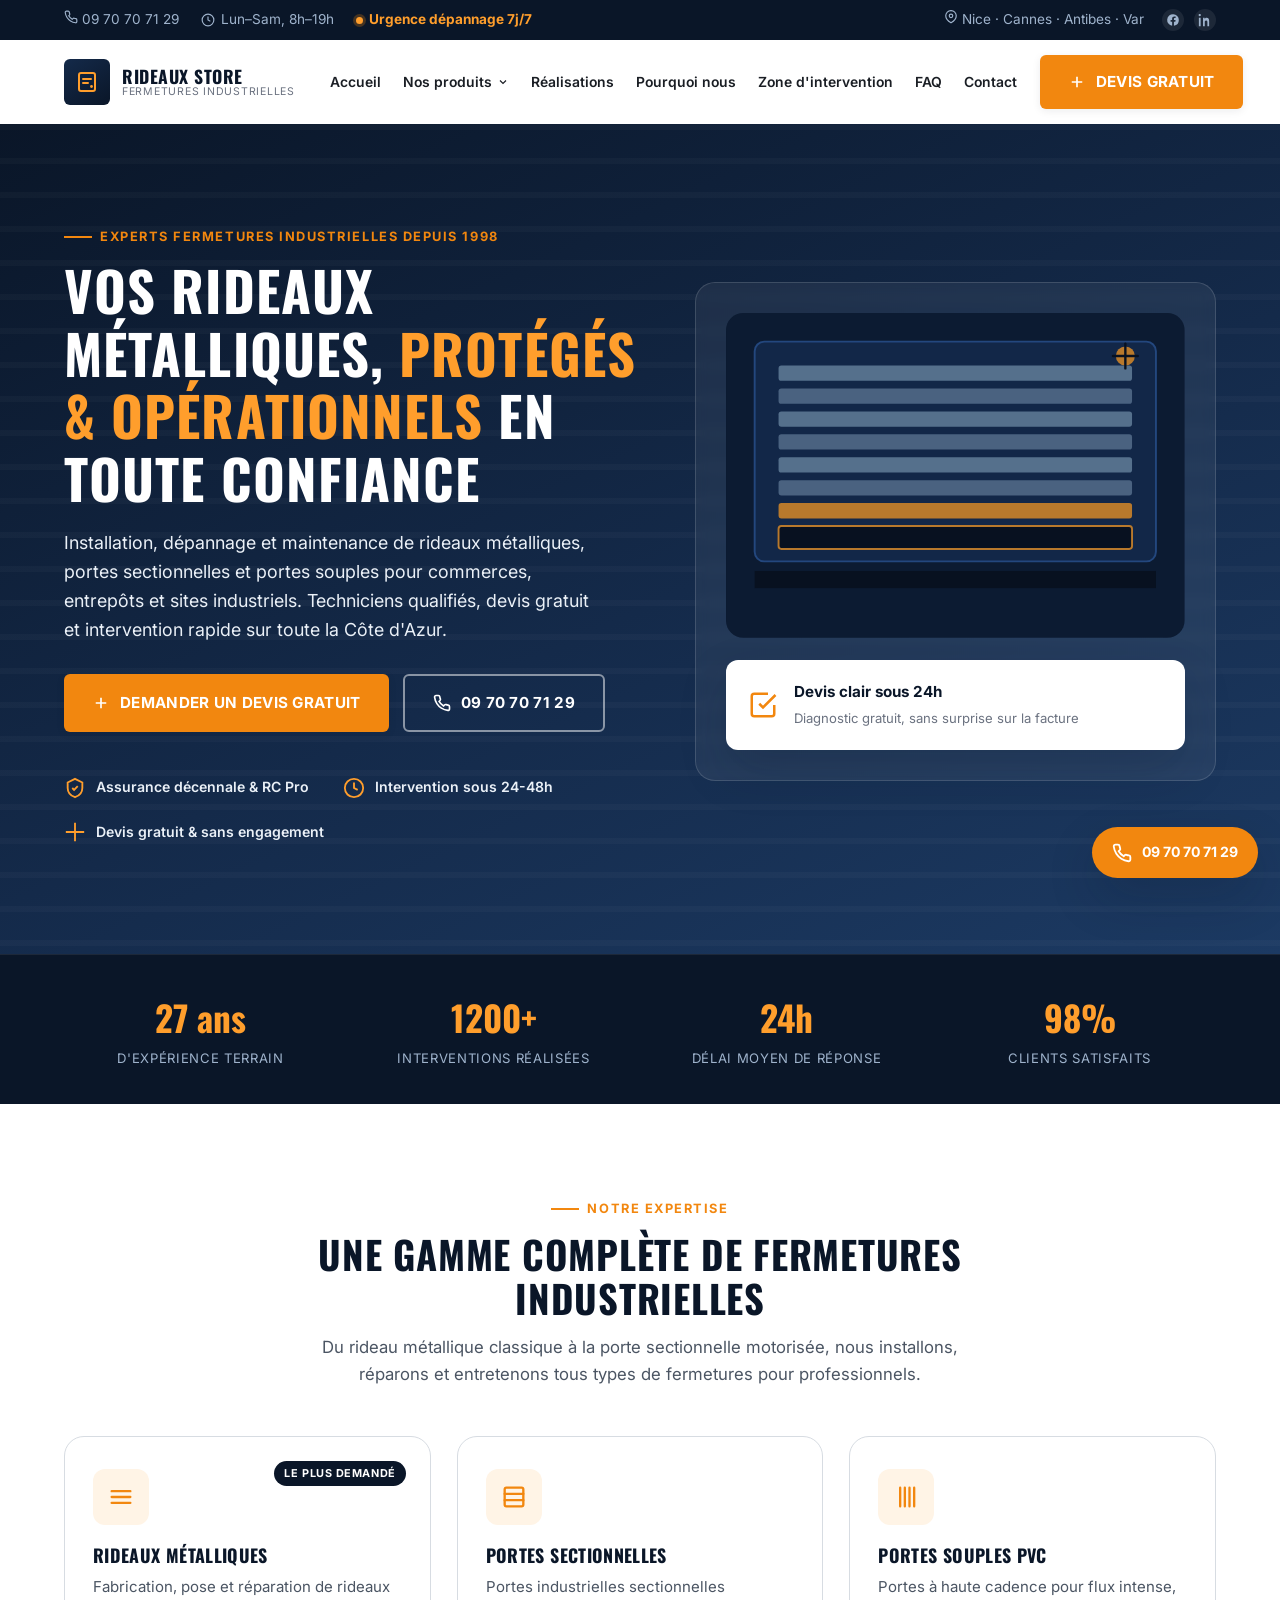
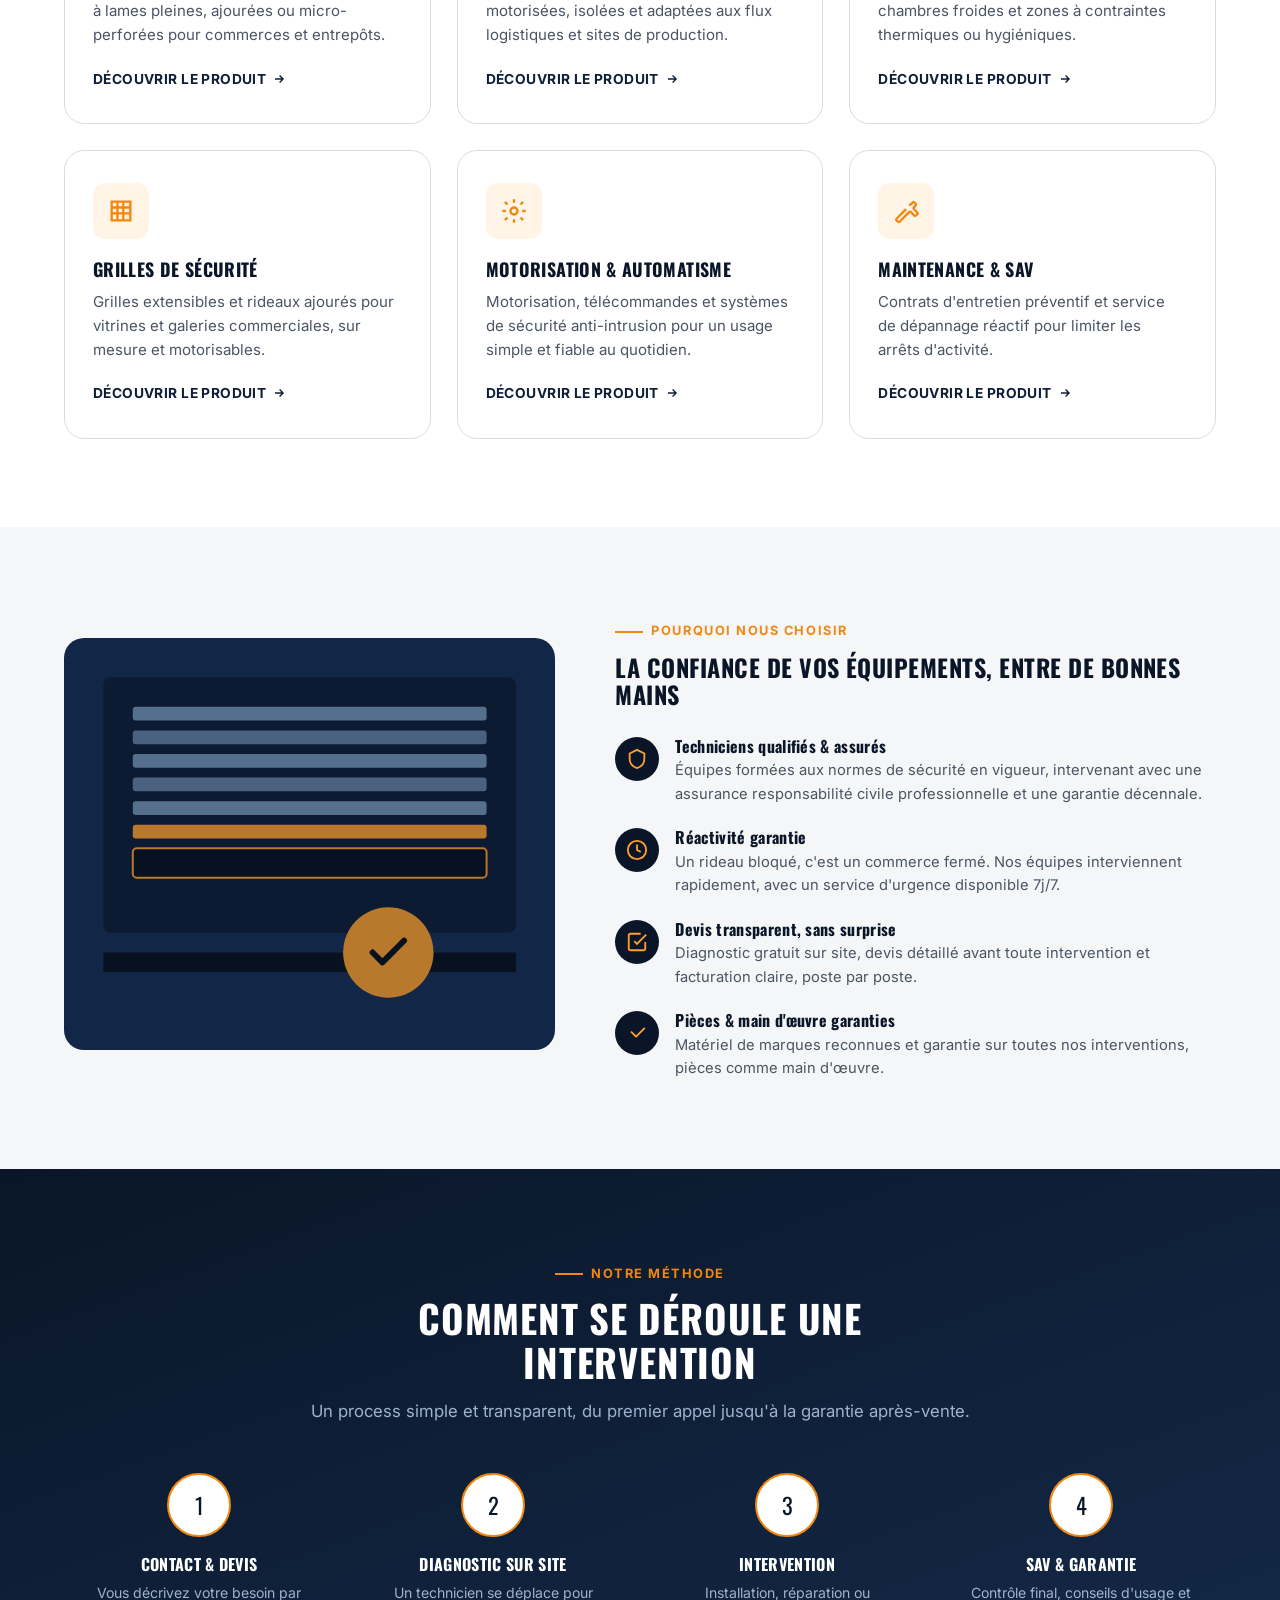
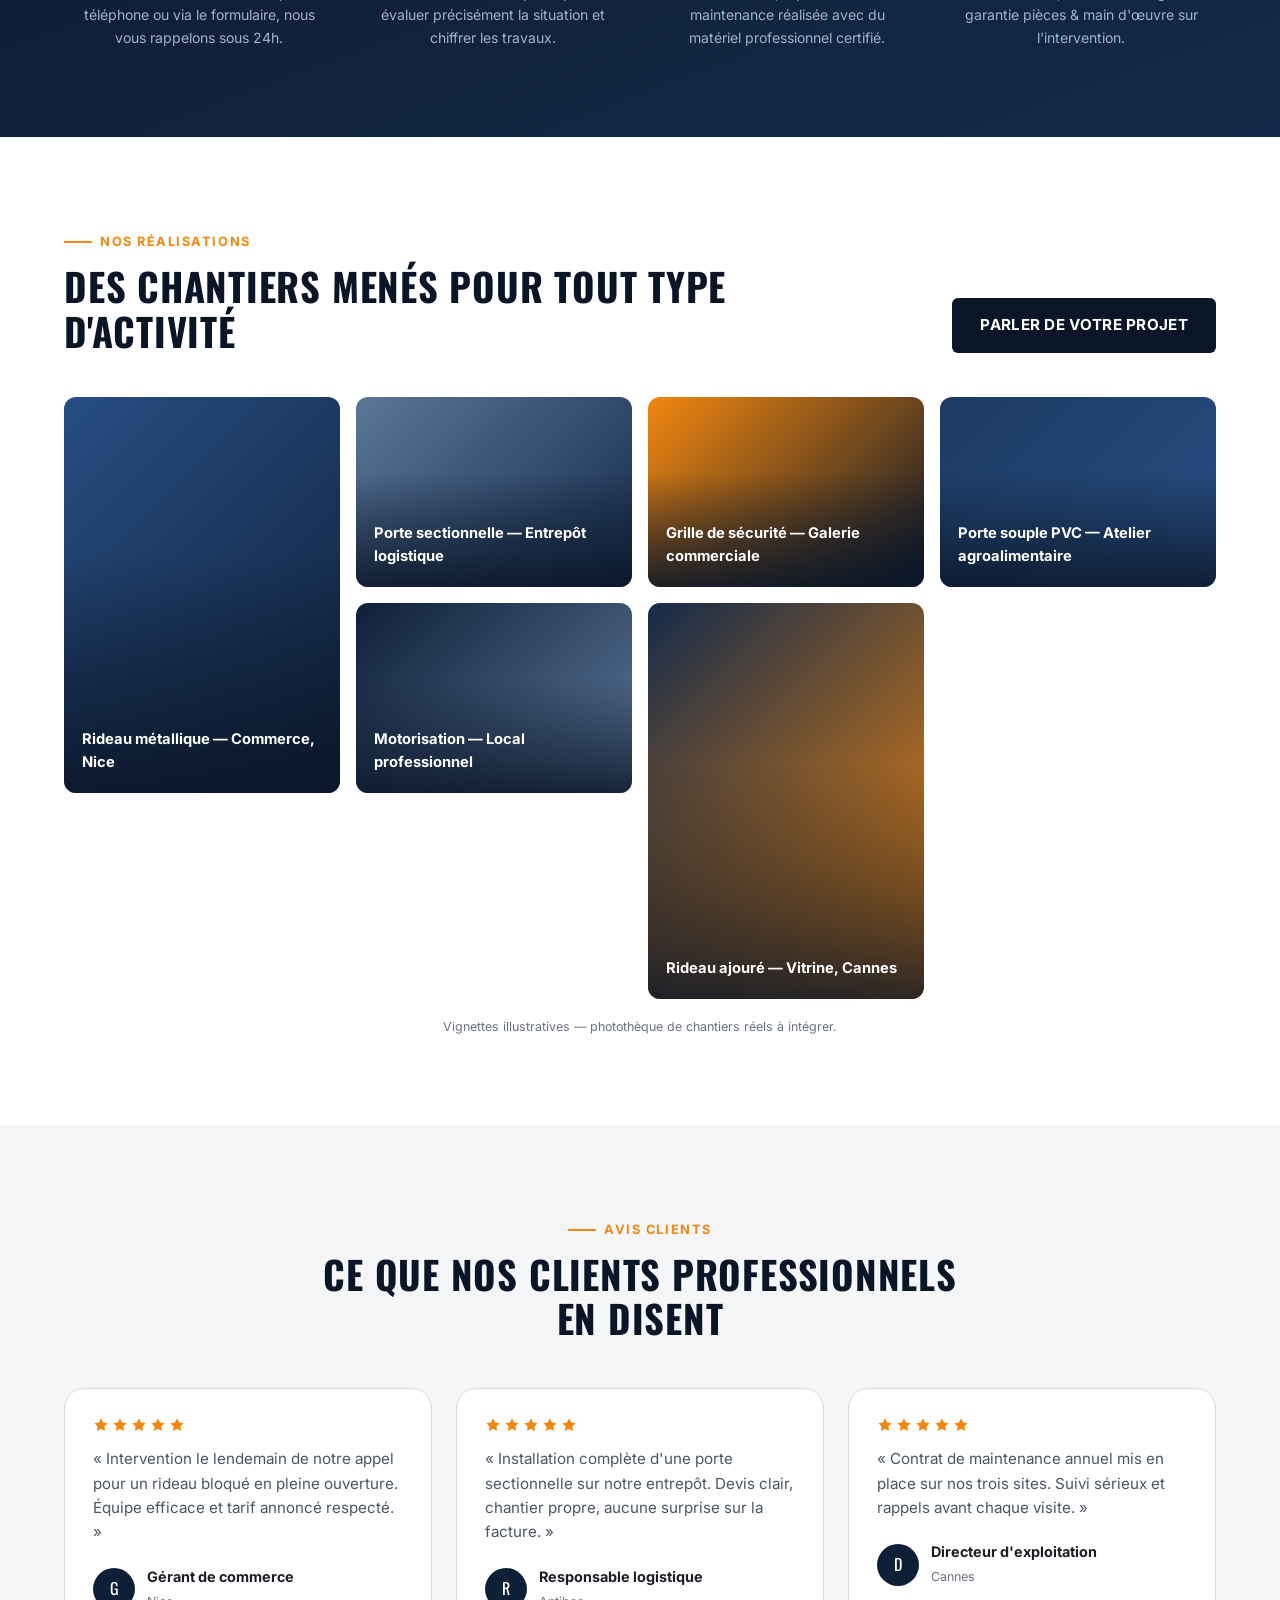
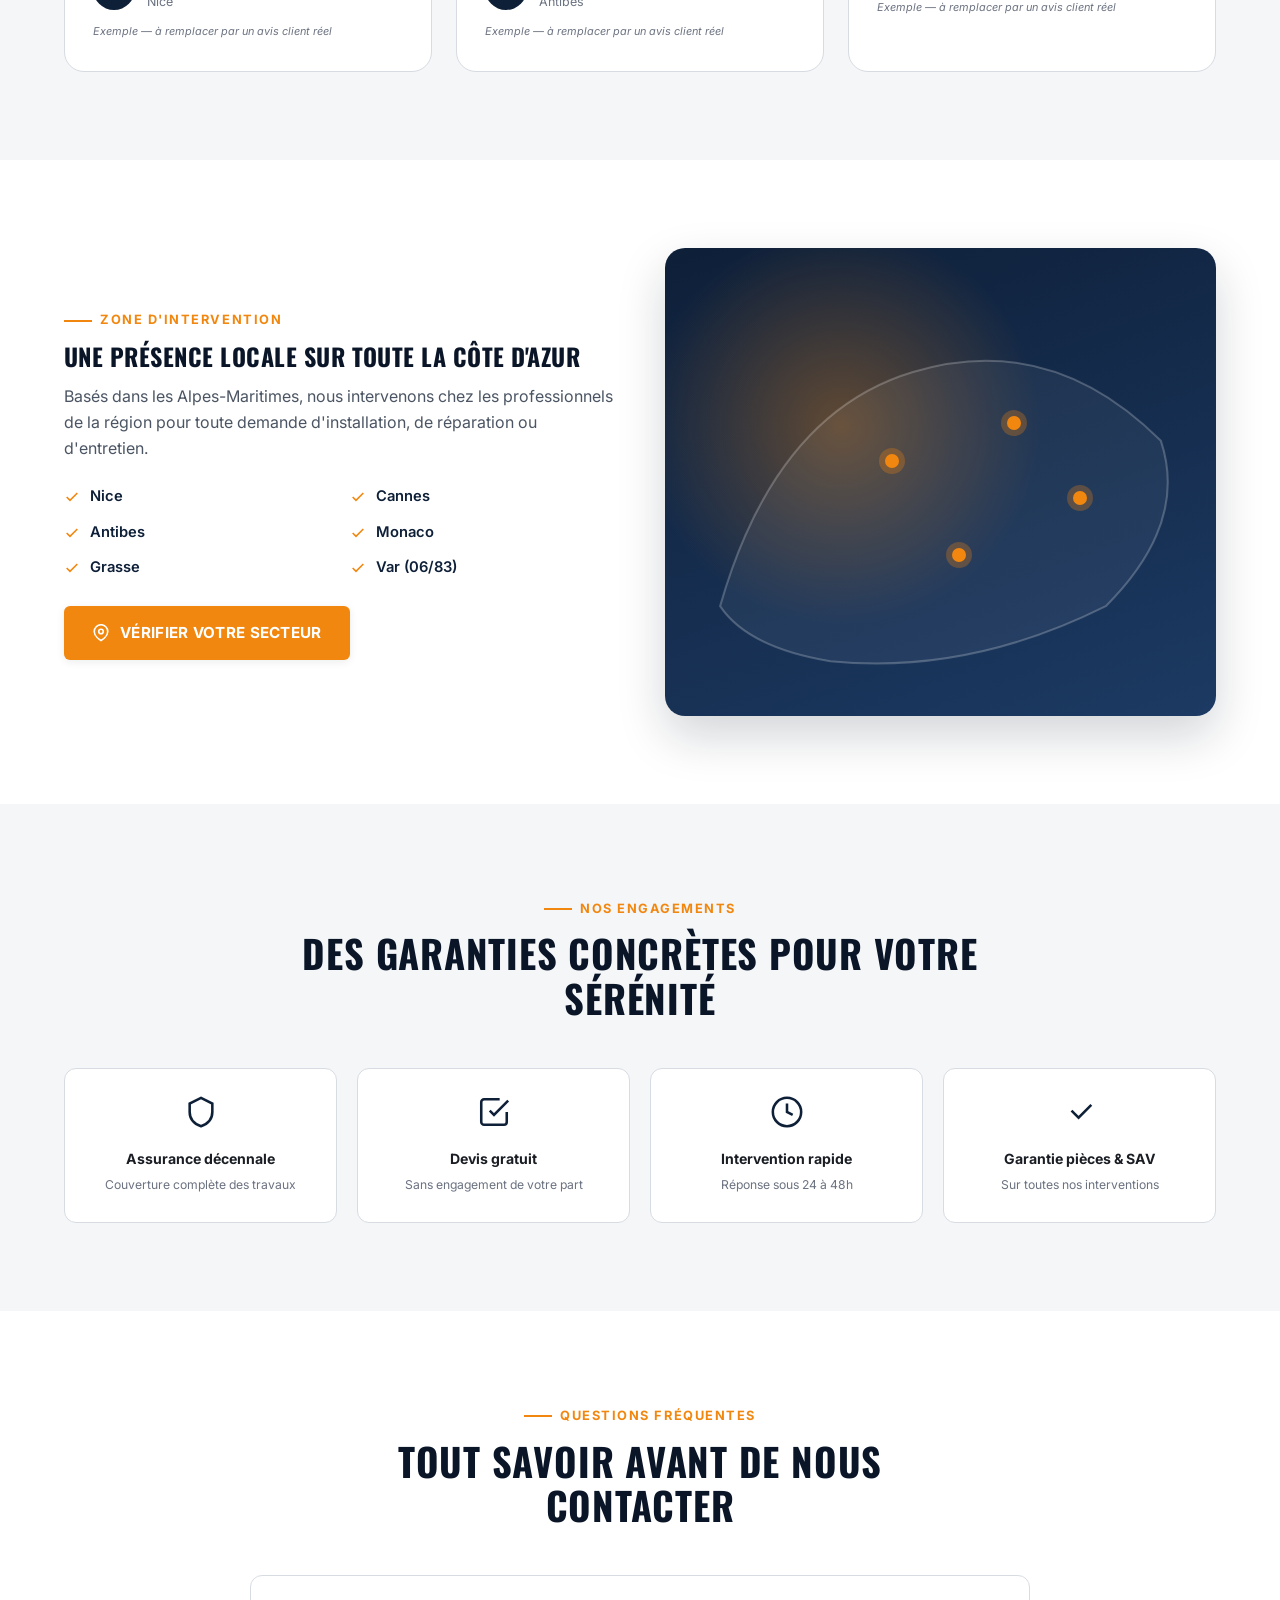
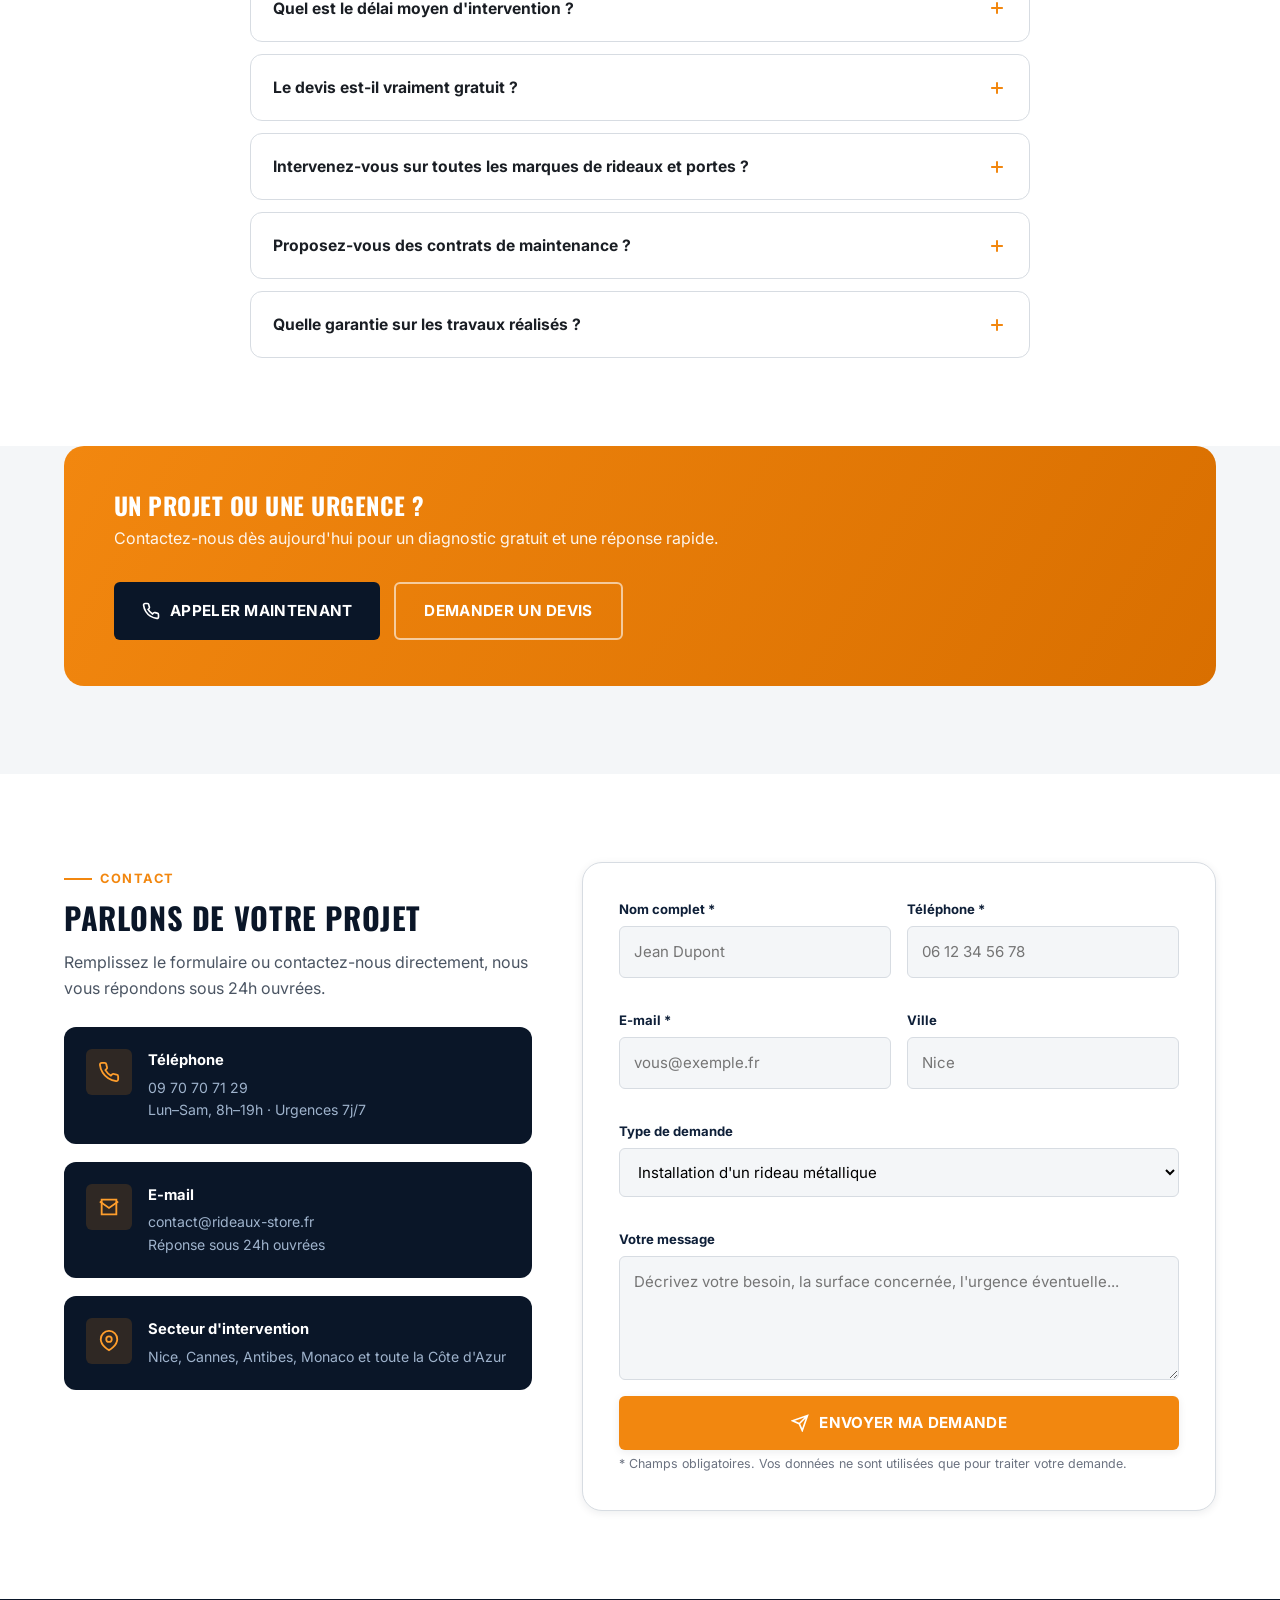
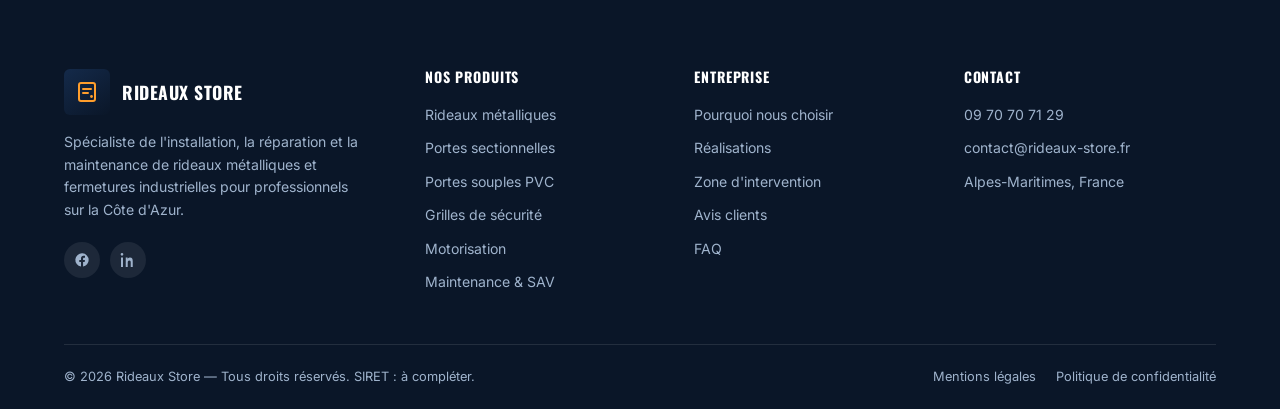
==== commit a0723529: "Update index.html" ====
--- a/index.html
+++ b/index.html
@@ -6,12 +6,12 @@
 <meta name="viewport" content="width=device-width, initial-scale=1">
 <title>Rideaux Store — Rideaux Métalliques & Fermetures Industrielles | Côte d'Azur</title>
 <meta name="description" content="Rideaux Store : installation, réparation et maintenance de rideaux métalliques, portes sectionnelles et portes souples pour professionnels sur la Côte d'Azur. Devis gratuit, intervention rapide 7j/7.">
-<meta name="theme-color" content="#0a1628">
+<meta name="theme-color" content="#081120">
 <link rel="preconnect" href="https://fonts.googleapis.com">
 <link rel="preconnect" href="https://fonts.gstatic.com" crossorigin>
 <link href="https://fonts.googleapis.com/css2?family=Oswald:wght@500;600;700&family=Inter:wght@400;500;600;700;800&display=swap" rel="stylesheet">
 <link rel="stylesheet" href="css/style.css">
-<link rel="icon" href="data:image/svg+xml,%3Csvg xmlns='http://www.w3.org/2000/svg' viewBox='0 0 100 100'%3E%3Crect width='100' height='100' rx='16' fill='%230a1628'/%3E%3Cpath d='M20 35h60M20 50h60M20 65h60' stroke='%23f2870f' stroke-width='8' stroke-linecap='round'/%3E%3C/svg%3E">
+<link rel="icon" href="data:image/svg+xml,%3Csvg xmlns='http://www.w3.org/2000/svg' viewBox='0 0 100 100'%3E%3Crect width='100' height='100' rx='16' fill='%23081120'/%3E%3Cpath d='M20 35h60M20 50h60M20 65h60' stroke='%23b8792c' stroke-width='8' stroke-linecap='round'/%3E%3C/svg%3E">
 
 <!--
   PERSONNALISATION AVANT MISE EN LIGNE :
@@ -23,6 +23,11 @@
 -->
 </head>
 <body>
+
+<!-- Intro : rideau métallique qui s'ouvre à l'arrivée sur le site -->
+<div id="shutter-intro" aria-hidden="true">
+  <div class="shutter-intro-bar"></div>
+</div>
 
 <!-- Top bar -->
 <div class="topbar">
@@ -114,21 +119,21 @@
       <div class="hero-visual reveal in">
         <div class="hero-card">
           <svg class="shutter-illustration" viewBox="0 0 480 340" xmlns="http://www.w3.org/2000/svg">
-            <rect x="0" y="0" width="480" height="340" rx="18" fill="#0e1f38"/>
-            <rect x="30" y="30" width="420" height="230" rx="10" fill="#142a4a" stroke="#274d82" stroke-width="2"/>
+            <rect x="0" y="0" width="480" height="340" rx="18" fill="#0c1b32"/>
+            <rect x="30" y="30" width="420" height="230" rx="10" fill="#122748" stroke="#23477e" stroke-width="2"/>
             <g>
-              <rect x="55" y="55" width="370" height="16" rx="3" fill="#5b7699"/>
-              <rect x="55" y="79" width="370" height="16" rx="3" fill="#4c6588"/>
-              <rect x="55" y="103" width="370" height="16" rx="3" fill="#5b7699"/>
-              <rect x="55" y="127" width="370" height="16" rx="3" fill="#4c6588"/>
-              <rect x="55" y="151" width="370" height="16" rx="3" fill="#5b7699"/>
-              <rect x="55" y="175" width="370" height="16" rx="3" fill="#4c6588"/>
-              <rect x="55" y="199" width="370" height="16" rx="3" fill="#f2870f"/>
-              <rect x="55" y="223" width="370" height="24" rx="3" fill="#0a1628" stroke="#f2870f" stroke-width="2"/>
+              <rect x="55" y="55" width="370" height="16" rx="3" fill="#55708c"/>
+              <rect x="55" y="79" width="370" height="16" rx="3" fill="#4a6280"/>
+              <rect x="55" y="103" width="370" height="16" rx="3" fill="#55708c"/>
+              <rect x="55" y="127" width="370" height="16" rx="3" fill="#4a6280"/>
+              <rect x="55" y="151" width="370" height="16" rx="3" fill="#55708c"/>
+              <rect x="55" y="175" width="370" height="16" rx="3" fill="#4a6280"/>
+              <rect x="55" y="199" width="370" height="16" rx="3" fill="#b8792c"/>
+              <rect x="55" y="223" width="370" height="24" rx="3" fill="#081120" stroke="#b8792c" stroke-width="2"/>
             </g>
-            <rect x="30" y="270" width="420" height="18" fill="#0a1628"/>
-            <circle cx="418" cy="45" r="10" fill="#f2870f"/>
-            <path d="M405 45h26M418 32v26" stroke="#0a1628" stroke-width="2.5" stroke-linecap="round"/>
+            <rect x="30" y="270" width="420" height="18" fill="#081120"/>
+            <circle cx="418" cy="45" r="10" fill="#b8792c"/>
+            <path d="M405 45h26M418 32v26" stroke="#081120" stroke-width="2.5" stroke-linecap="round"/>
           </svg>
           <div class="hero-quote-mini">
             <svg viewBox="0 0 24 24" fill="none" stroke="currentColor" stroke-width="2"><path d="M9 11l3 3L22 4"/><path d="M21 12v7a2 2 0 0 1-2 2H5a2 2 0 0 1-2-2V5a2 2 0 0 1 2-2h11"/></svg>
@@ -208,19 +213,19 @@
     <div class="container split">
       <div class="split-visual reveal">
         <svg viewBox="0 0 500 420" xmlns="http://www.w3.org/2000/svg" style="border-radius:20px;">
-          <rect width="500" height="420" fill="#142a4a"/>
-          <rect x="40" y="40" width="420" height="260" rx="8" fill="#0e1f38"/>
-          <rect x="70" y="70" width="360" height="14" rx="3" fill="#5b7699"/>
-          <rect x="70" y="94" width="360" height="14" rx="3" fill="#4c6588"/>
-          <rect x="70" y="118" width="360" height="14" rx="3" fill="#5b7699"/>
-          <rect x="70" y="142" width="360" height="14" rx="3" fill="#4c6588"/>
-          <rect x="70" y="166" width="360" height="14" rx="3" fill="#5b7699"/>
-          <rect x="70" y="190" width="360" height="14" rx="3" fill="#f2870f"/>
-          <rect x="70" y="214" width="360" height="30" rx="4" fill="#0a1628" stroke="#f2870f" stroke-width="2"/>
-          <rect x="40" y="320" width="420" height="20" fill="#0a1628"/>
+          <rect width="500" height="420" fill="#122748"/>
+          <rect x="40" y="40" width="420" height="260" rx="8" fill="#0c1b32"/>
+          <rect x="70" y="70" width="360" height="14" rx="3" fill="#55708c"/>
+          <rect x="70" y="94" width="360" height="14" rx="3" fill="#4a6280"/>
+          <rect x="70" y="118" width="360" height="14" rx="3" fill="#55708c"/>
+          <rect x="70" y="142" width="360" height="14" rx="3" fill="#4a6280"/>
+          <rect x="70" y="166" width="360" height="14" rx="3" fill="#55708c"/>
+          <rect x="70" y="190" width="360" height="14" rx="3" fill="#b8792c"/>
+          <rect x="70" y="214" width="360" height="30" rx="4" fill="#081120" stroke="#b8792c" stroke-width="2"/>
+          <rect x="40" y="320" width="420" height="20" fill="#081120"/>
           <g transform="translate(330,320)">
-            <circle cx="0" cy="0" r="46" fill="#f2870f"/>
-            <path d="M-16 0l10 10 22-22" stroke="#0a1628" stroke-width="6" fill="none" stroke-linecap="round" stroke-linejoin="round"/>
+            <circle cx="0" cy="0" r="46" fill="#b8792c"/>
+            <path d="M-16 0l10 10 22-22" stroke="#081120" stroke-width="6" fill="none" stroke-linecap="round" stroke-linejoin="round"/>
           </g>
         </svg>
       </div>
--- a/css/style.css
+++ b/css/style.css
@@ -448,7 +448,7 @@
 /* Process steps --------------------------------------------------------------- */
 .process-grid {
   display: grid;
-  grid-template-columns: repeat(4, 1fr);
+  grid-template-columns: repeat(var(--steps, 4), 1fr);
   gap: 24px;
   position: relative;
 }
@@ -468,6 +468,28 @@
 .process-step p { font-size: 0.88rem; color: var(--steel-300); }
 @media (max-width: 900px) { .process-grid { grid-template-columns: repeat(2, 1fr); gap: 40px 24px; } }
 @media (max-width: 560px) { .process-grid { grid-template-columns: 1fr; } }
+
+/* Spec table ------------------------------------------------------------------ */
+.spec-table {
+  border: 1px solid var(--gray-300);
+  border-radius: var(--radius-md);
+  overflow: hidden;
+  background: var(--white);
+  max-width: 560px;
+}
+.spec-row {
+  display: flex;
+  justify-content: space-between;
+  align-items: baseline;
+  gap: 20px;
+  padding: 15px 22px;
+  border-bottom: 1px solid var(--gray-300);
+  font-size: 0.92rem;
+}
+.spec-row:last-child { border-bottom: none; }
+.spec-row:nth-child(odd) { background: var(--gray-100); }
+.spec-row .label { font-weight: 700; color: var(--navy-900); }
+.spec-row .value { color: var(--gray-700); text-align: right; }
 
 /* Gallery ---------------------------------------------------------------------- */
 .gallery-grid {
@@ -707,6 +729,57 @@
 .reveal { opacity: 0; transform: translateY(24px); transition: opacity 0.6s ease, transform 0.6s ease; }
 .reveal.in { opacity: 1; transform: translateY(0); }
 
+/* Shutter intro (opening animation on site load) ------------------------------------------- */
+#shutter-intro {
+  position: fixed;
+  inset: 0;
+  z-index: 9999;
+  background-color: var(--steel-500);
+  background-image: repeating-linear-gradient(
+    180deg,
+    rgba(10, 22, 40, 0) 0px, rgba(10, 22, 40, 0) 26px,
+    rgba(10, 22, 40, 0.22) 26px, rgba(10, 22, 40, 0.22) 30px
+  );
+  animation: shutter-open 1.3s 0.35s cubic-bezier(.61,0,.3,1) forwards;
+}
+.shutter-intro-bar {
+  position: absolute;
+  left: 0; right: 0; bottom: 0;
+  height: 36px;
+  background: var(--navy-950);
+  border-top: 4px solid var(--amber-500);
+}
+@keyframes shutter-open {
+  0%   { transform: translateY(0); }
+  8%   { transform: translateY(0); }
+  78%  { transform: translateY(-97%); }
+  92%  { transform: translateY(-101.5%); }
+  100% { transform: translateY(-100%); visibility: hidden; pointer-events: none; }
+}
+@media (prefers-reduced-motion: reduce) {
+  #shutter-intro { display: none; }
+}
+
 /* Misc ------------------------------------------------------------------------------------- */
 .two-col-head { display: flex; align-items: flex-end; justify-content: space-between; gap: 24px; margin-bottom: 44px; flex-wrap: wrap; }
 .two-col-head .section-head { text-align: left; margin: 0; }
+
+/* Breadcrumb --------------------------------------------------------------------------------- */
+.breadcrumb {
+  display: flex;
+  align-items: center;
+  flex-wrap: wrap;
+  gap: 8px;
+  font-size: 0.82rem;
+  color: var(--steel-300);
+  margin-bottom: 22px;
+}
+.breadcrumb a { color: var(--steel-300); font-weight: 600; }
+.breadcrumb a:hover { color: var(--white); }
+.breadcrumb svg { width: 12px; height: 12px; opacity: 0.6; }
+.breadcrumb span[aria-current] { color: var(--amber-400); font-weight: 700; }
+
+/* Product page long-form copy ------------------------------------------------------------------ */
+.prose { max-width: 760px; }
+.prose p { color: var(--gray-700); font-size: 1rem; margin-bottom: 18px; }
+.prose p:last-child { margin-bottom: 0; }
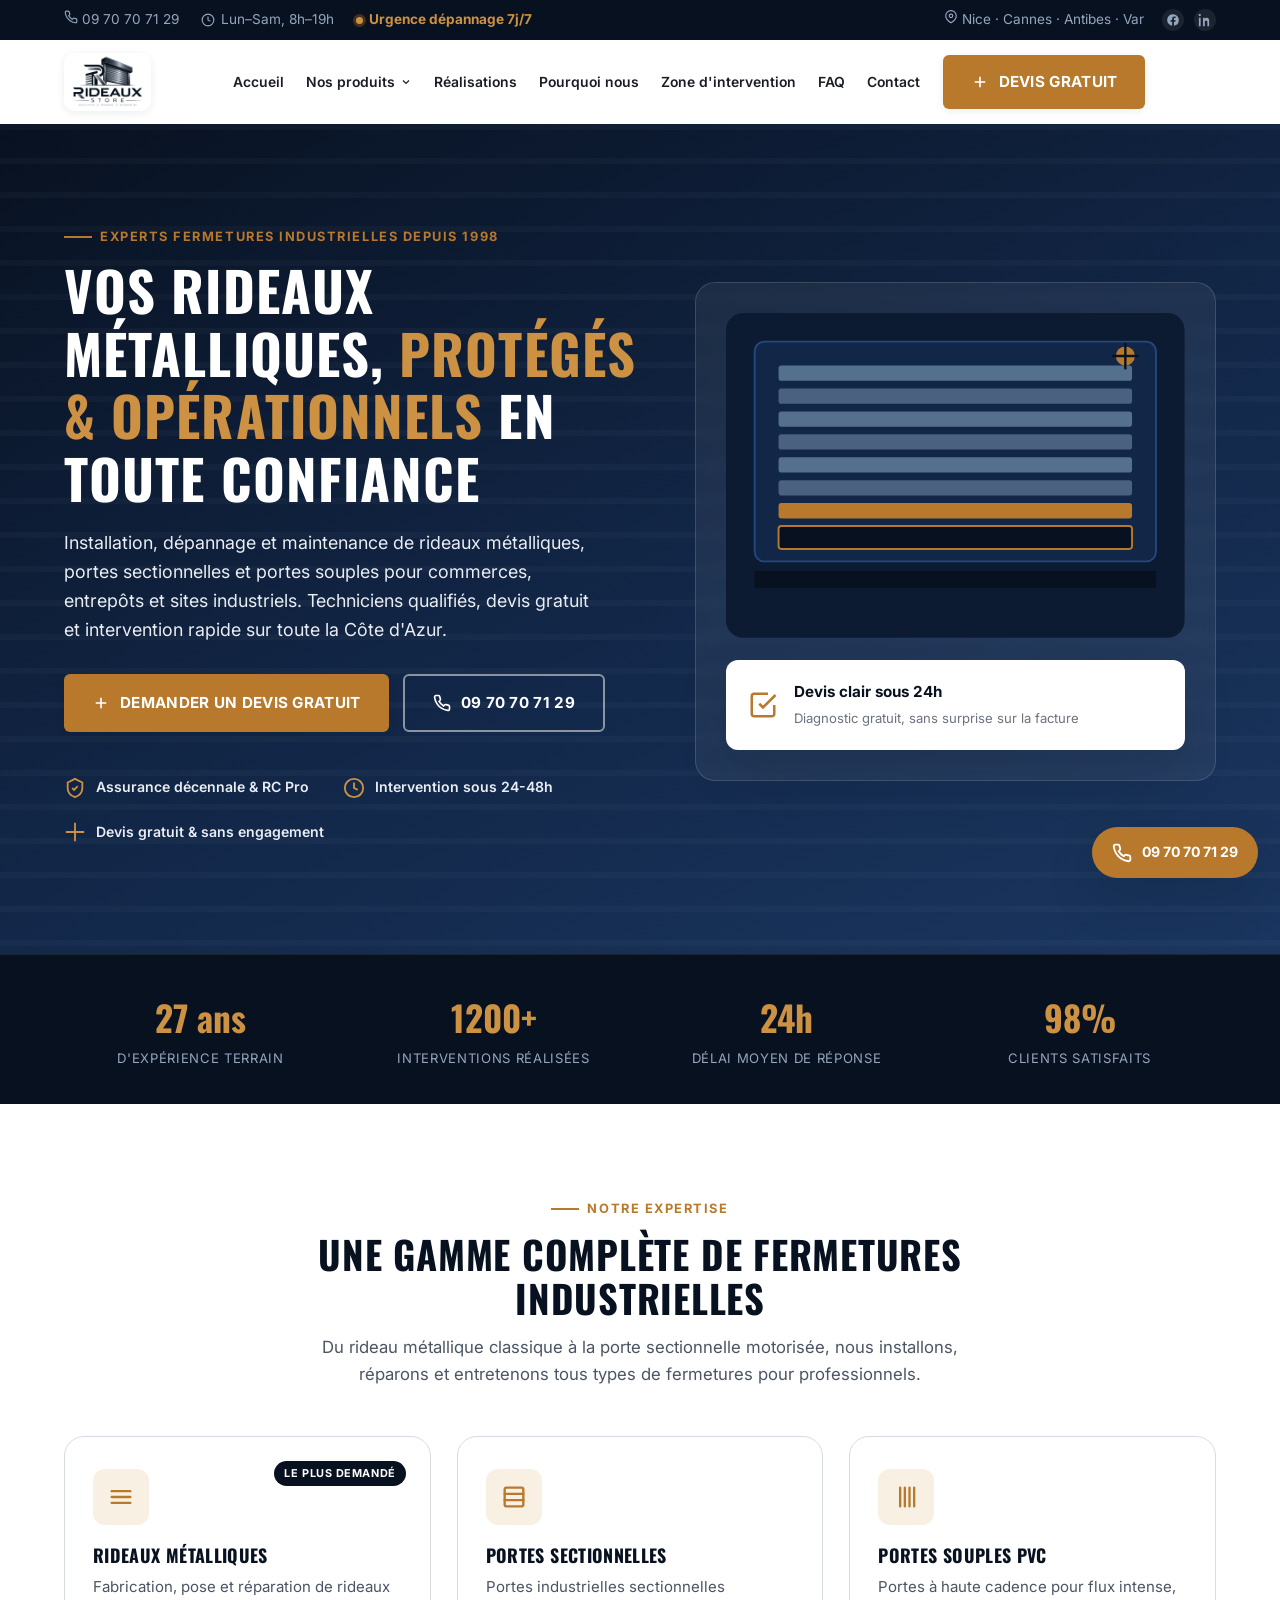
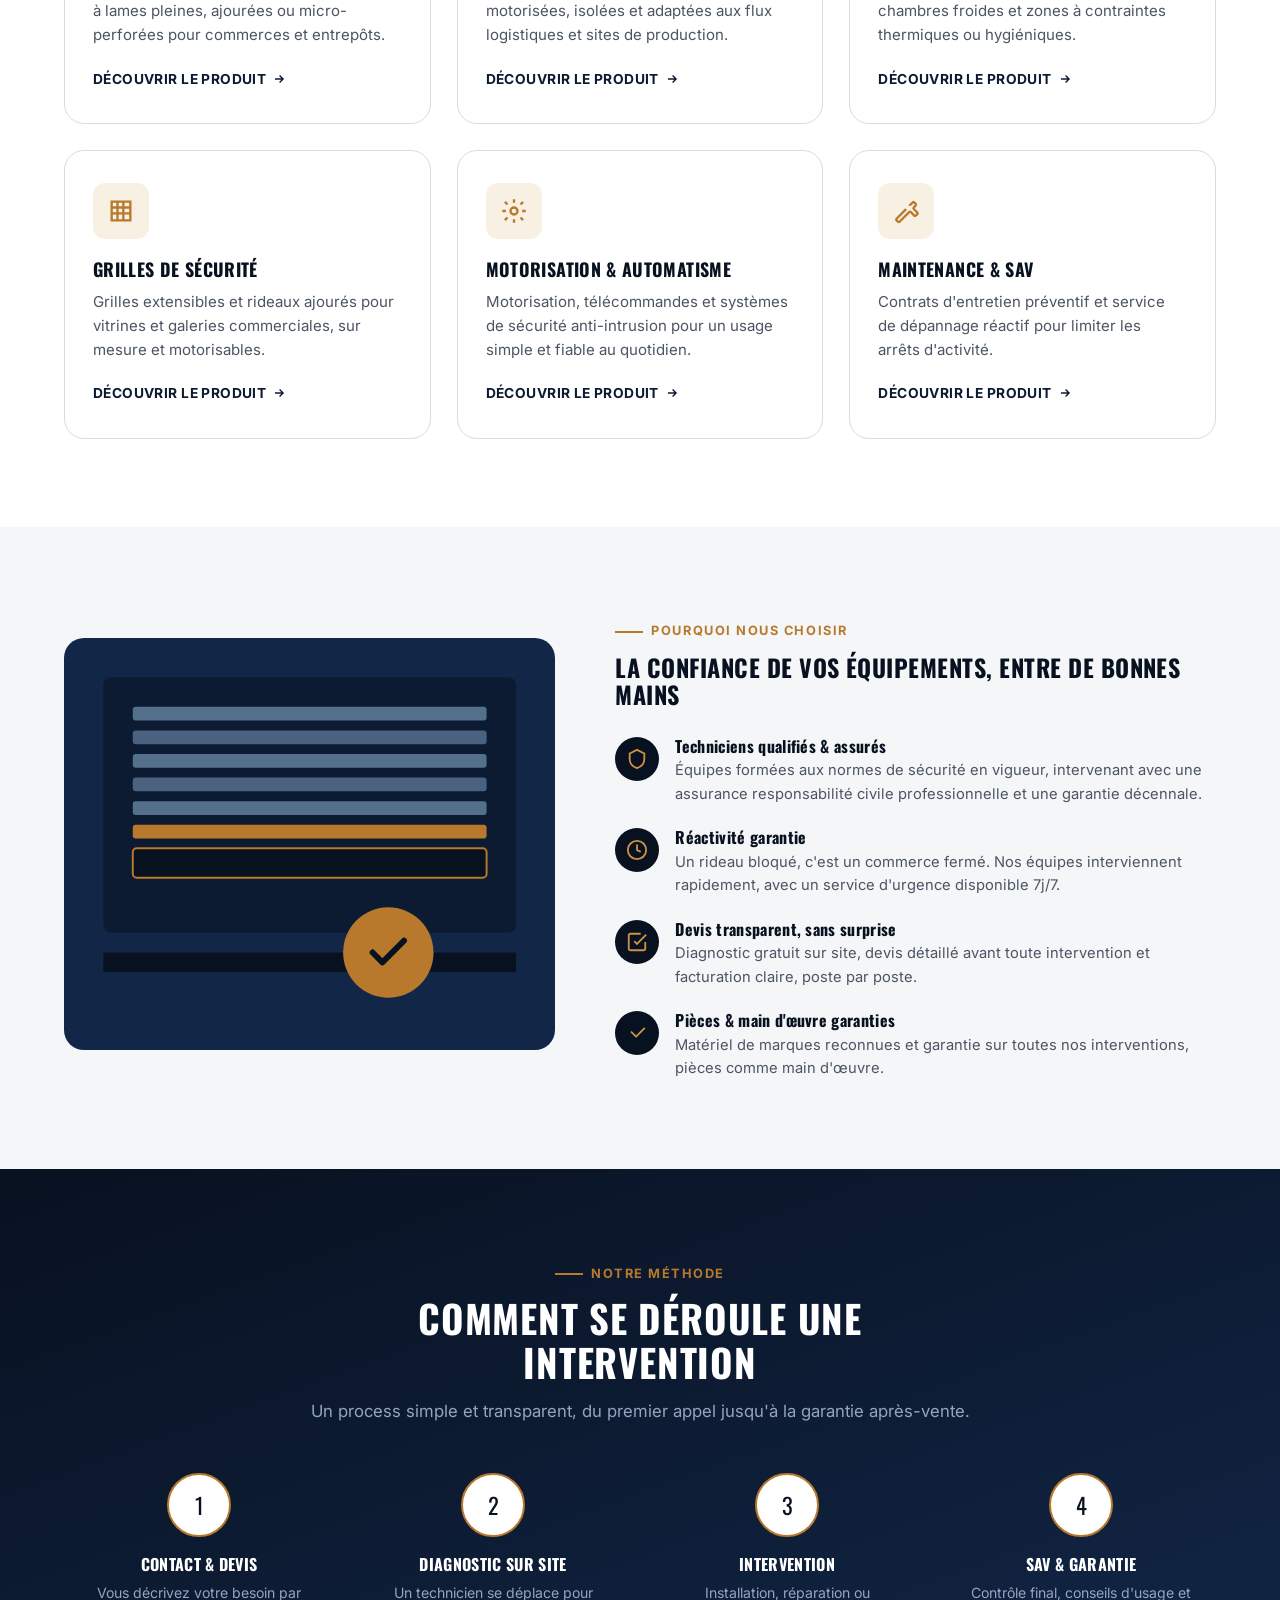
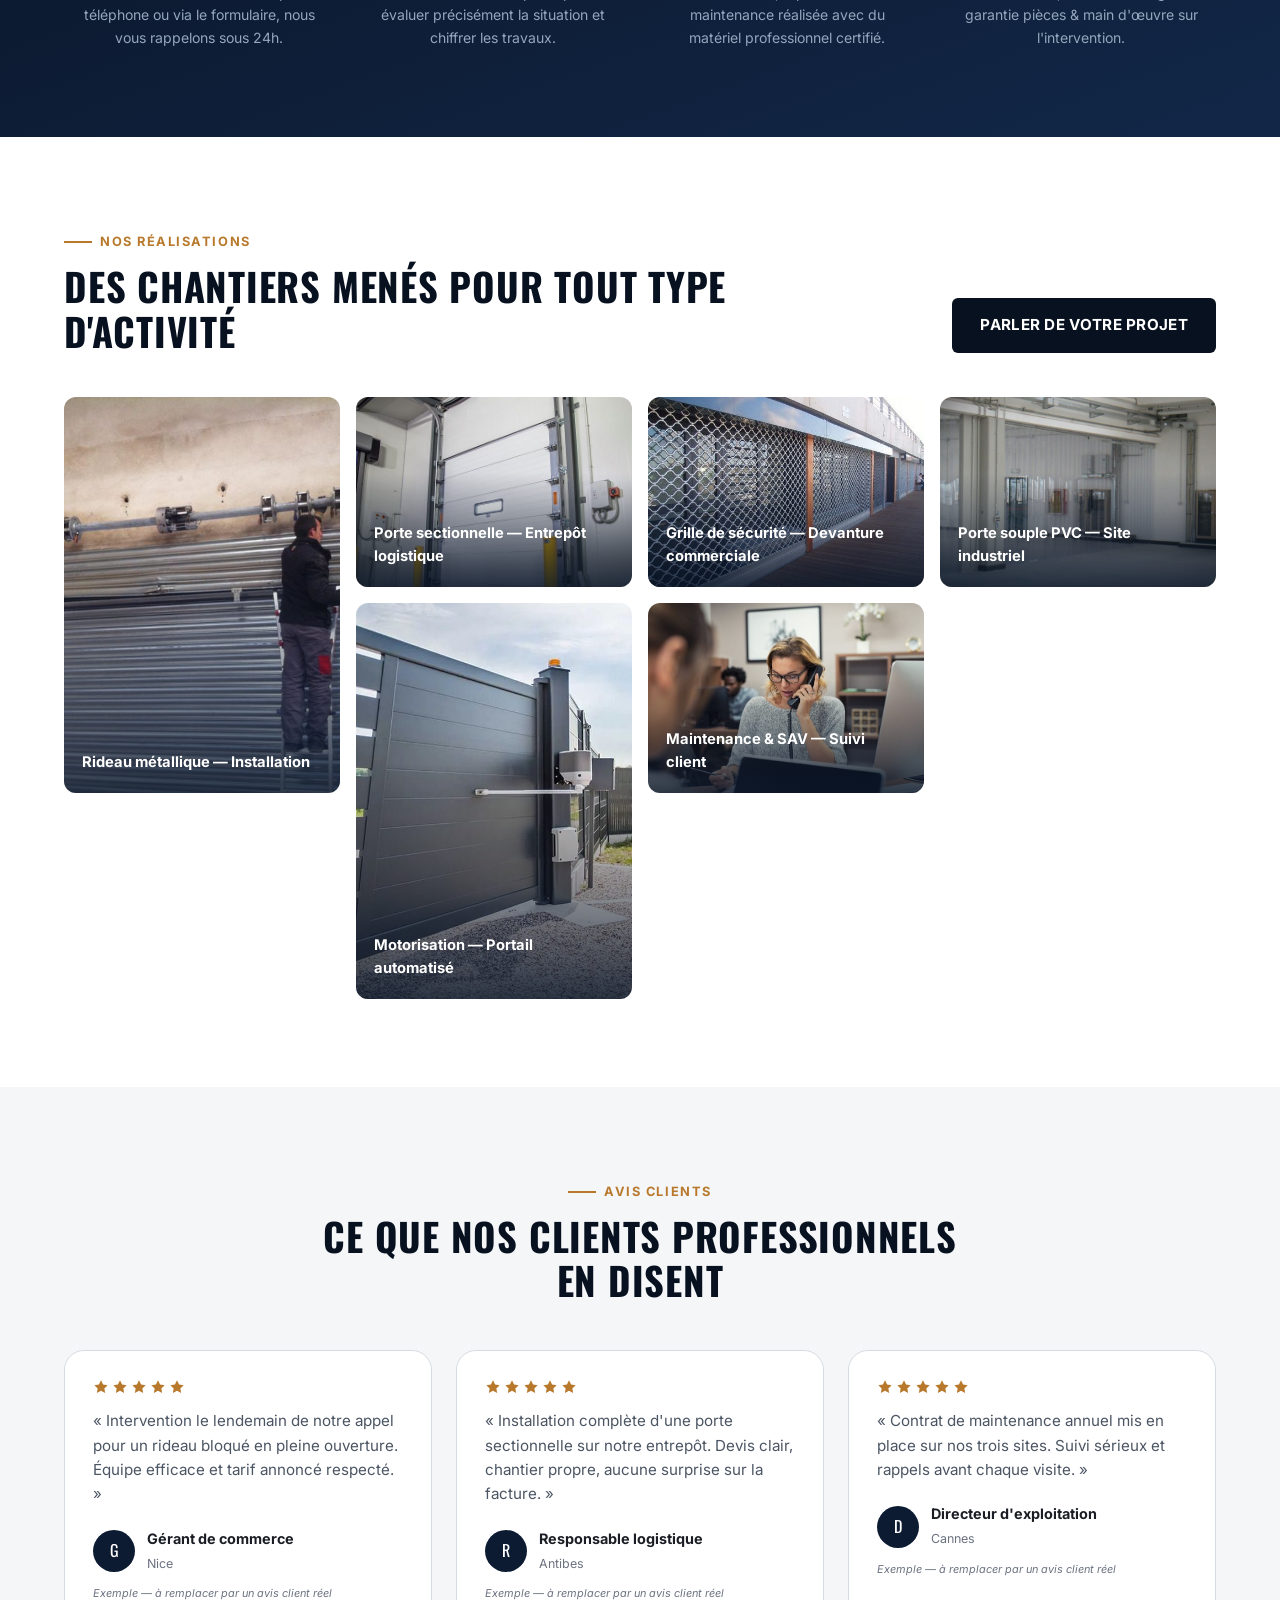
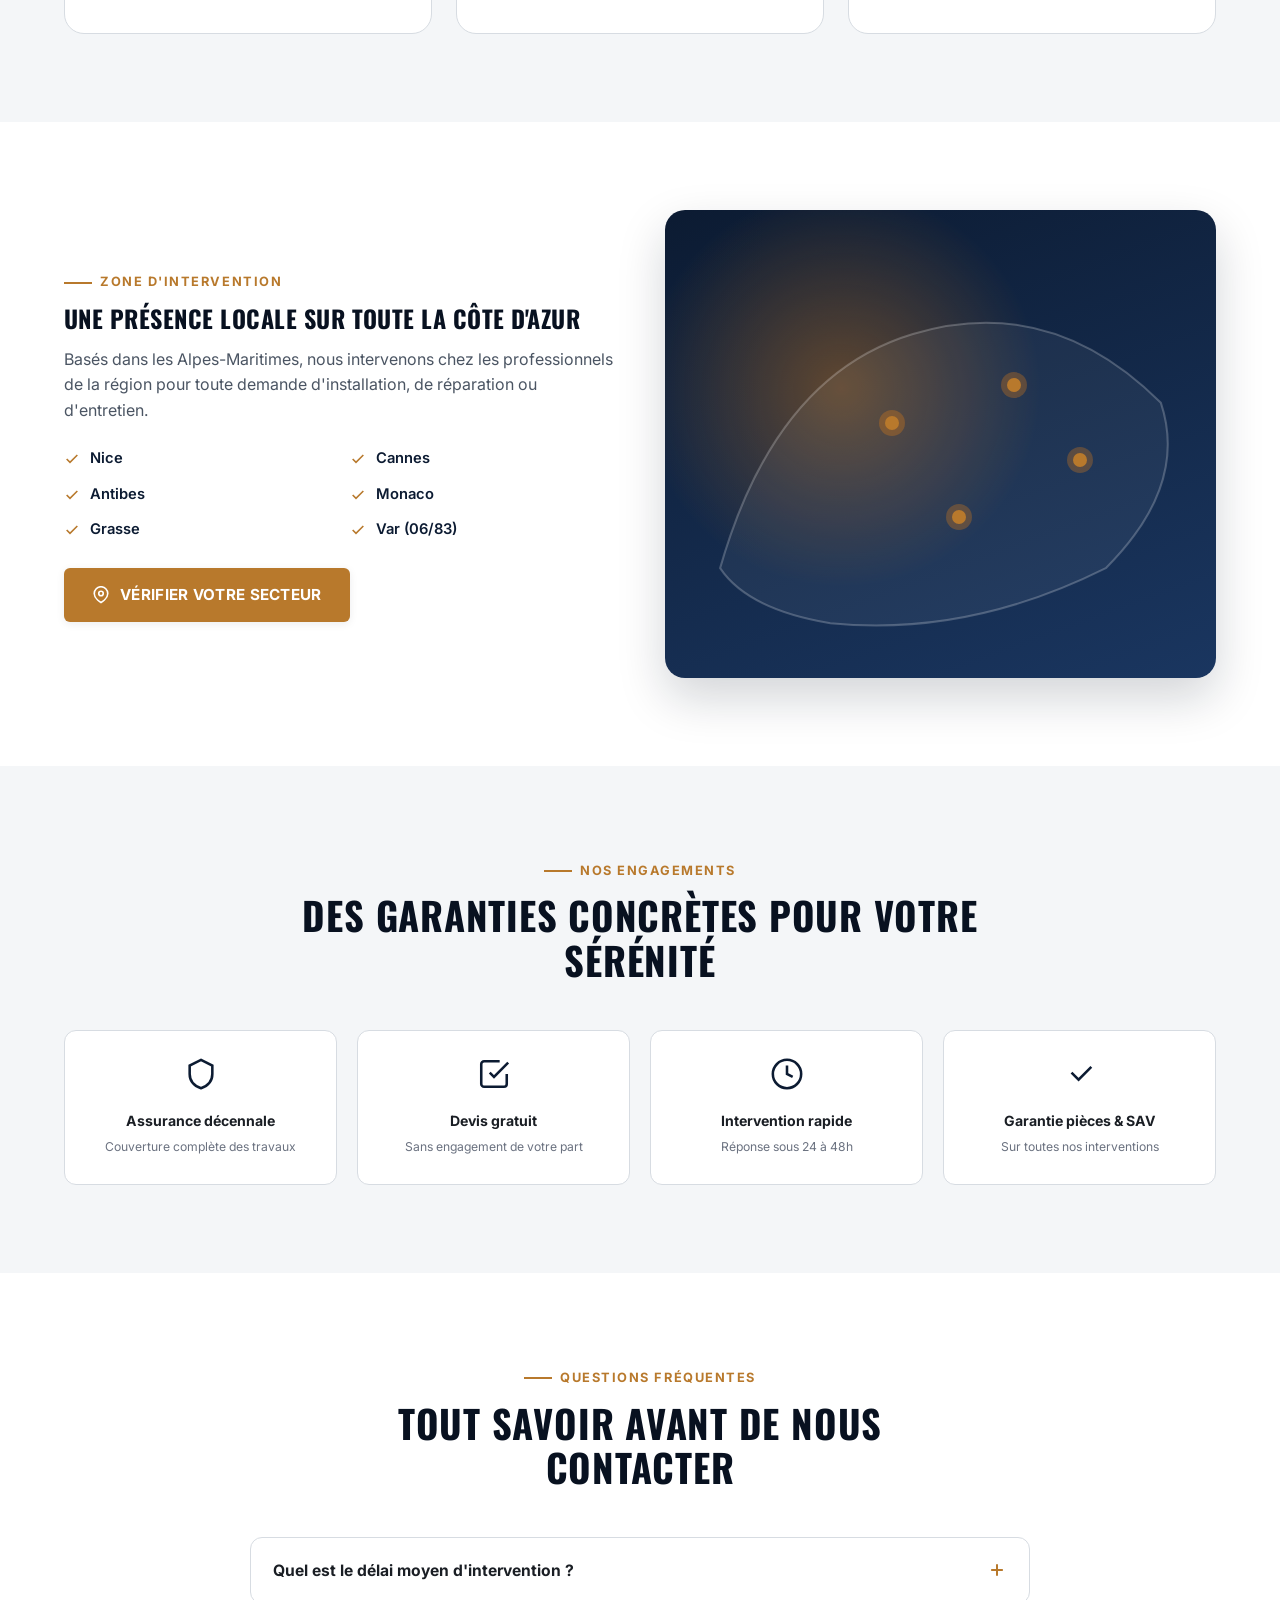
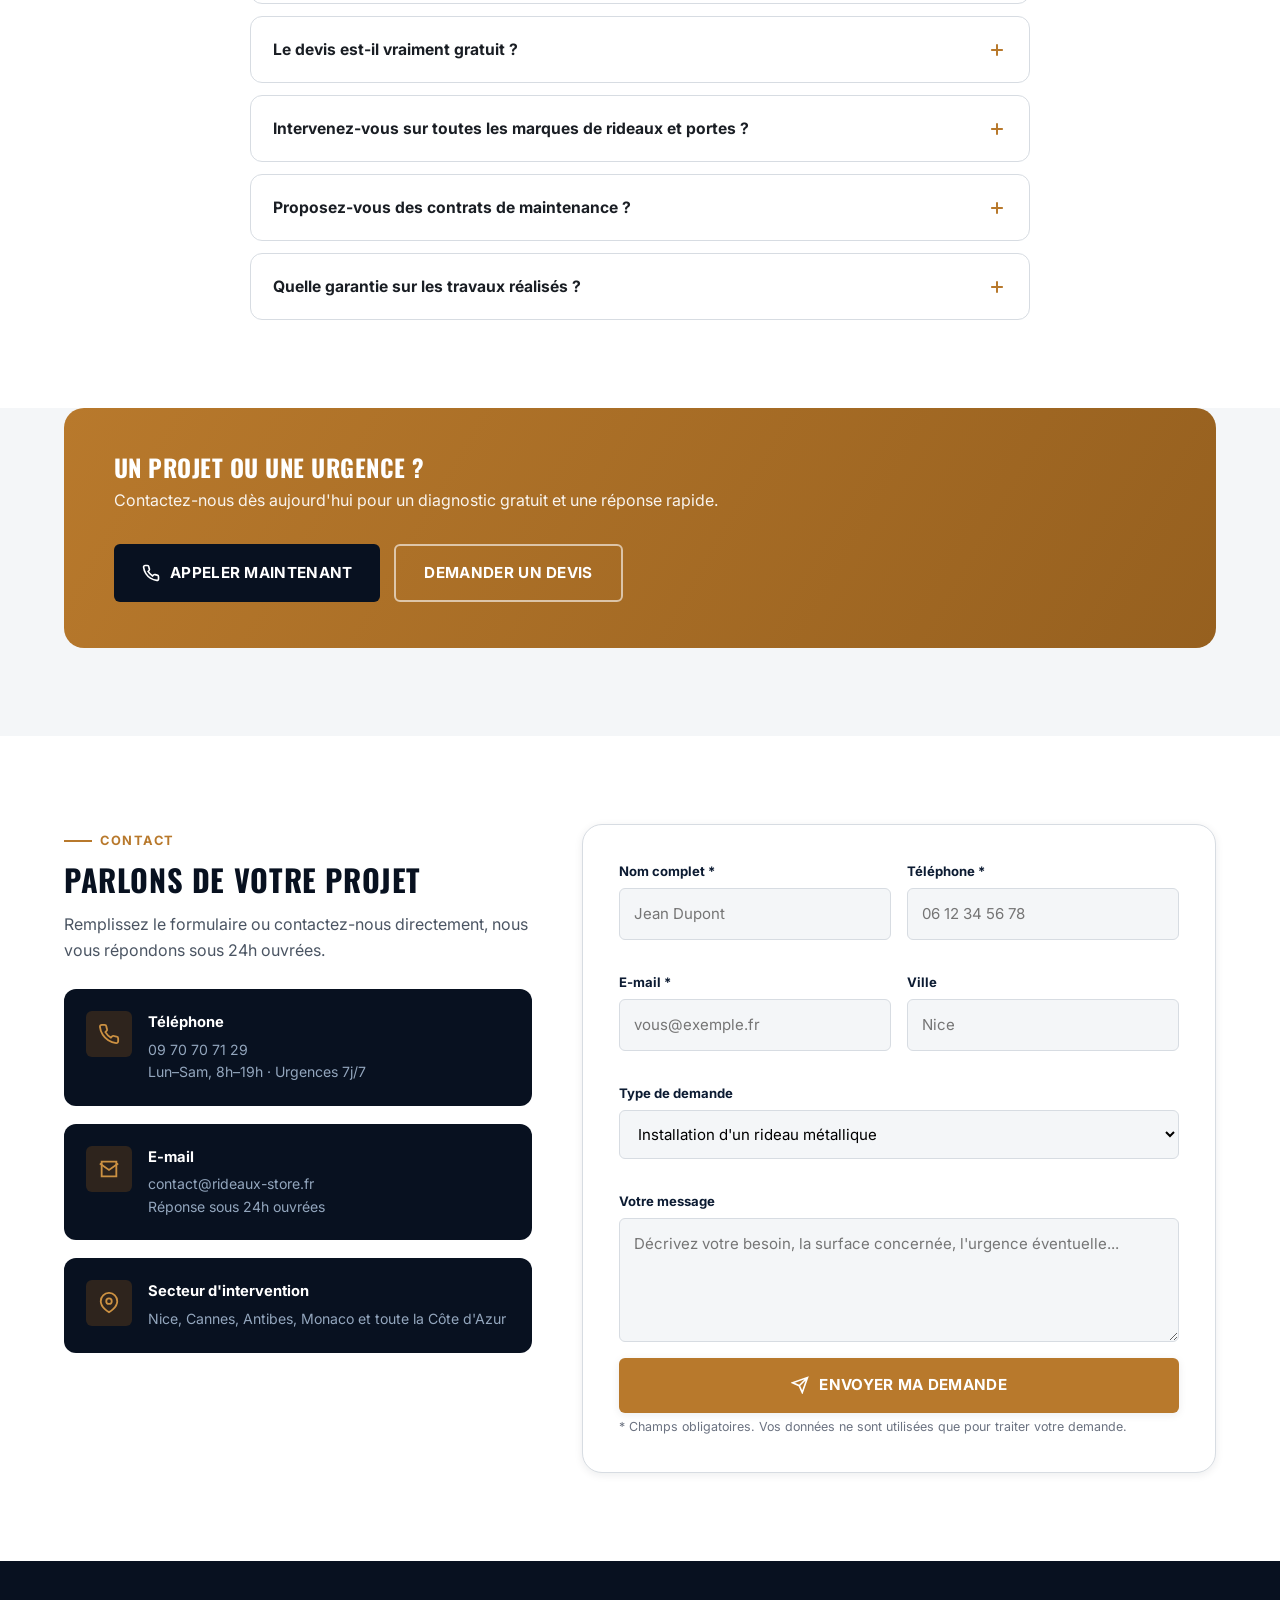
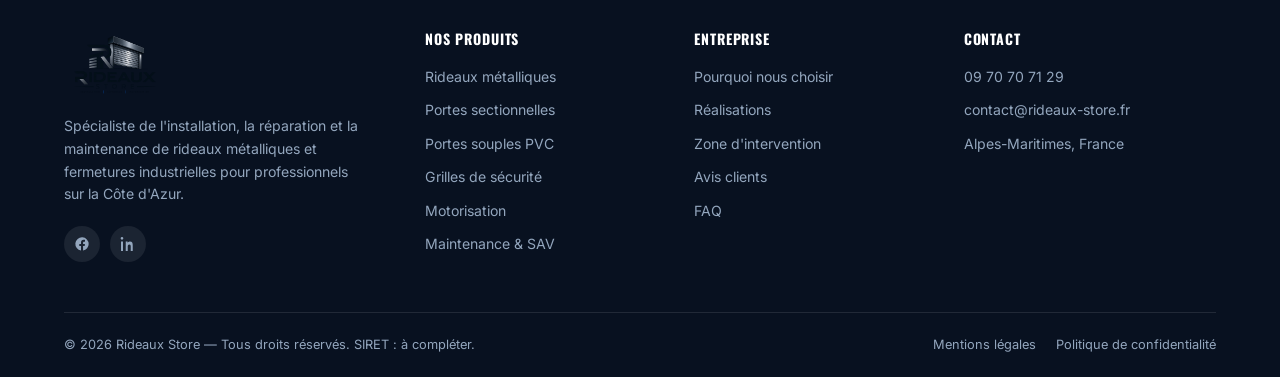
==== commit 57bfc775: "Update index.html" ====
--- a/index.html
+++ b/index.html
@@ -51,13 +51,7 @@
 <header class="site-header">
   <div class="container">
     <a href="#top" class="brand">
-      <span class="brand-mark">
-        <svg viewBox="0 0 24 24" fill="none" stroke="currentColor" stroke-width="2"><rect x="4" y="3" width="16" height="18" rx="2"/><path d="M8 9h8M8 13h5" stroke-linecap="round"/><circle cx="16.5" cy="16.5" r="1.4" fill="currentColor" stroke="none"/></svg>
-      </span>
-      <span class="brand-text">
-        <strong>RIDEAUX STORE</strong>
-        <span>Fermetures industrielles</span>
-      </span>
+      <img src="Logo Rideaux Store.png" alt="Rideaux Store" class="brand-logo-img">
     </a>
 
     <button class="nav-toggle" aria-label="Ouvrir le menu" aria-expanded="false">
@@ -282,14 +276,13 @@
         <a href="#contact" class="btn btn-dark">Parler de votre projet</a>
       </div>
       <div class="gallery-grid">
-        <div class="gallery-item g1 tall"><span>Rideau métallique — Commerce, Nice</span></div>
-        <div class="gallery-item g2"><span>Porte sectionnelle — Entrepôt logistique</span></div>
-        <div class="gallery-item g3"><span>Grille de sécurité — Galerie commerciale</span></div>
-        <div class="gallery-item g4"><span>Porte souple PVC — Atelier agroalimentaire</span></div>
-        <div class="gallery-item g5"><span>Motorisation — Local professionnel</span></div>
-        <div class="gallery-item g6 tall"><span>Rideau ajouré — Vitrine, Cannes</span></div>
-      </div>
-      <p class="form-note" style="text-align:center;margin-top:18px;">Vignettes illustratives — photothèque de chantiers réels à intégrer.</p>
+        <a href="rideaux-metalliques.html" class="gallery-item tall" style="background-image:url('Rideaux métalliques.jpg');background-size:cover;background-position:center;"><span>Rideau métallique — Installation</span></a>
+        <a href="portes-sectionnelles.html" class="gallery-item" style="background-image:url('Portes sectionnelles.jpg');background-size:cover;background-position:center;"><span>Porte sectionnelle — Entrepôt logistique</span></a>
+        <a href="grilles-securite.html" class="gallery-item" style="background-image:url('Grilles de sécurité.jpg');background-size:cover;background-position:center;"><span>Grille de sécurité — Devanture commerciale</span></a>
+        <a href="portes-souples-pvc.html" class="gallery-item" style="background-image:url('Portes souples PVC.jpg');background-size:cover;background-position:center;"><span>Porte souple PVC — Site industriel</span></a>
+        <a href="motorisation-automatisme.html" class="gallery-item tall" style="background-image:url('Motorisation &amp; automatisme portail.jpg');background-size:cover;background-position:center;"><span>Motorisation — Portail automatisé</span></a>
+        <a href="maintenance-sav.html" class="gallery-item" style="background-image:url('Maintenance &amp; SAV.jpg');background-size:cover;background-position:center;"><span>Maintenance &amp; SAV — Suivi client</span></a>
+      </div>
     </div>
   </section>
 
@@ -501,8 +494,7 @@
     <div class="footer-grid">
       <div class="footer-brand">
         <a href="#top" class="brand">
-          <span class="brand-mark"><svg viewBox="0 0 24 24" fill="none" stroke="currentColor" stroke-width="2"><rect x="4" y="3" width="16" height="18" rx="2"/><path d="M8 9h8M8 13h5" stroke-linecap="round"/><circle cx="16.5" cy="16.5" r="1.4" fill="currentColor" stroke="none"/></svg></span>
-          <span class="brand-text"><strong style="color:#fff;">RIDEAUX STORE</strong></span>
+          <img src="Logo Rideaux Store.png" alt="Rideaux Store" class="brand-logo-img">
         </a>
         <p>Spécialiste de l'installation, la réparation et la maintenance de rideaux métalliques et fermetures industrielles pour professionnels sur la Côte d'Azur.</p>
         <div class="footer-social">
--- a/css/style.css
+++ b/css/style.css
@@ -4,24 +4,24 @@
 
 :root {
   /* Brand palette */
-  --navy-950: #0a1628;
-  --navy-900: #0e1f38;
-  --navy-800: #142a4a;
-  --navy-700: #1c3a63;
-  --navy-600: #274d82;
-  --steel-500: #5b7699;
-  --steel-300: #9fb3cc;
-  --steel-100: #eaf0f7;
-  --amber-500: #f2870f;
-  --amber-400: #ff9e2c;
-  --amber-050: #fff4e6;
+  --navy-950: #081120;
+  --navy-900: #0c1b32;
+  --navy-800: #122748;
+  --navy-700: #1a3660;
+  --navy-600: #23477e;
+  --steel-500: #55708c;
+  --steel-300: #93a6bd;
+  --steel-100: #e9edf3;
+  --amber-500: #b8792c;
+  --amber-400: #cc9142;
+  --amber-050: #f8f0e2;
   --gray-900: #1a1e24;
   --gray-700: #4b5563;
   --gray-500: #6b7280;
   --gray-300: #d7dce2;
   --gray-100: #f4f6f8;
   --white: #ffffff;
-  --success: #1e8a5c;
+  --success: #1c7a52;
 
   --font-head: "Oswald", "Arial Narrow", sans-serif;
   --font-body: "Inter", -apple-system, Segoe UI, Roboto, sans-serif;
@@ -180,6 +180,8 @@
   gap: 24px;
 }
 .brand { display: flex; align-items: center; gap: 12px; flex-shrink: 0; }
+.brand-logo-img { height: 58px; width: auto; border-radius: 10px; box-shadow: var(--shadow-sm); display: block; }
+.footer-brand .brand-logo-img { height: 68px; box-shadow: none; }
 .brand-mark {
   width: 46px; height: 46px;
   border-radius: var(--radius-sm);
@@ -511,12 +513,12 @@
 .gallery-item::before { content: ""; position: absolute; inset: 0; background: linear-gradient(180deg, transparent 40%, rgba(10,22,40,0.85)); z-index: 1; }
 .gallery-item span { position: relative; z-index: 2; }
 .gallery-item.tall { grid-row: span 2; }
-.g1 { background: linear-gradient(135deg, #274d82, #0e1f38); }
-.g2 { background: linear-gradient(135deg, #5b7699, #142a4a); }
-.g3 { background: linear-gradient(135deg, #f2870f, #0a1628); }
-.g4 { background: linear-gradient(135deg, #1c3a63, #274d82); }
-.g5 { background: linear-gradient(135deg, #0e1f38, #5b7699); }
-.g6 { background: linear-gradient(135deg, #142a4a, #f2870f); }
+.g1 { background: linear-gradient(135deg, #23477e, #0c1b32); }
+.g2 { background: linear-gradient(135deg, #55708c, #122748); }
+.g3 { background: linear-gradient(135deg, #b8792c, #081120); }
+.g4 { background: linear-gradient(135deg, #1a3660, #23477e); }
+.g5 { background: linear-gradient(135deg, #0c1b32, #55708c); }
+.g6 { background: linear-gradient(135deg, #122748, #b8792c); }
 @media (max-width: 980px) { .gallery-grid { grid-template-columns: repeat(2, 1fr); } .gallery-item.tall { grid-row: span 1; } }
 
 /* Testimonials ------------------------------------------------------------------ */
@@ -604,7 +606,7 @@
 
 /* CTA banner --------------------------------------------------------------------------- */
 .cta-banner {
-  background: linear-gradient(120deg, var(--amber-500), #d96f00);
+  background: linear-gradient(120deg, var(--amber-500), #96601f);
   border-radius: var(--radius-lg);
   padding: 46px 50px;
   display: flex;
@@ -760,6 +762,34 @@
   #shutter-intro { display: none; }
 }
 
+/* Real photo blocks (hero + réalisations) --------------------------------------------------- */
+.hero-photo-card {
+  border-radius: var(--radius-lg);
+  overflow: hidden;
+  box-shadow: var(--shadow-lg);
+  aspect-ratio: 4 / 3.3;
+  border: 1px solid rgba(255,255,255,0.14);
+}
+.hero-photo-card img { width: 100%; height: 100%; object-fit: cover; display: block; }
+
+.realisation-photo {
+  position: relative;
+  border-radius: var(--radius-lg);
+  overflow: hidden;
+  height: 420px;
+  box-shadow: var(--shadow-lg);
+}
+.realisation-photo img { width: 100%; height: 100%; object-fit: cover; display: block; }
+.realisation-photo::after {
+  content: "";
+  position: absolute; inset: 0;
+  background: linear-gradient(180deg, transparent 45%, rgba(8,17,32,0.85));
+}
+.realisation-caption { position: absolute; left: 26px; right: 26px; bottom: 22px; z-index: 2; color: var(--white); }
+.realisation-caption strong { display: block; font-size: 1.1rem; }
+.realisation-caption span { font-size: 0.85rem; color: var(--steel-100); }
+@media (max-width: 640px) { .realisation-photo { height: 280px; } }
+
 /* Misc ------------------------------------------------------------------------------------- */
 .two-col-head { display: flex; align-items: flex-end; justify-content: space-between; gap: 24px; margin-bottom: 44px; flex-wrap: wrap; }
 .two-col-head .section-head { text-align: left; margin: 0; }
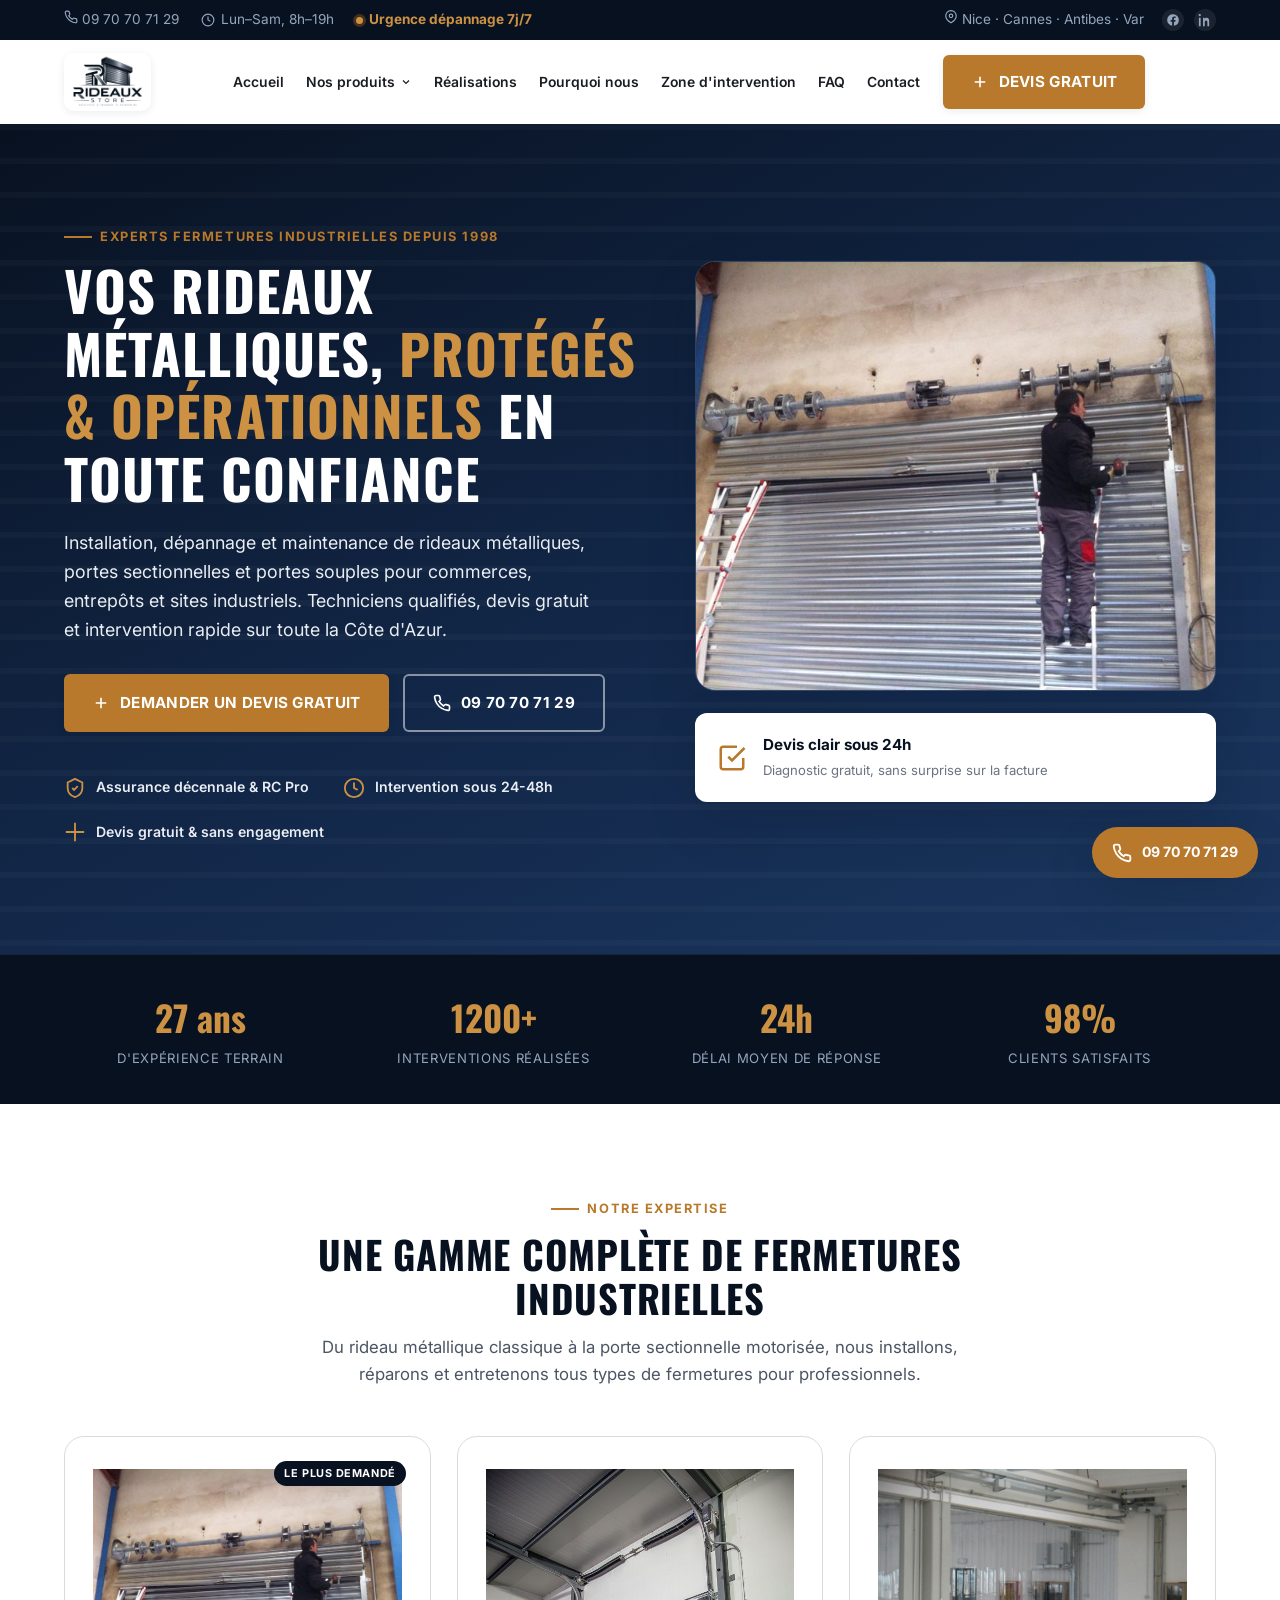
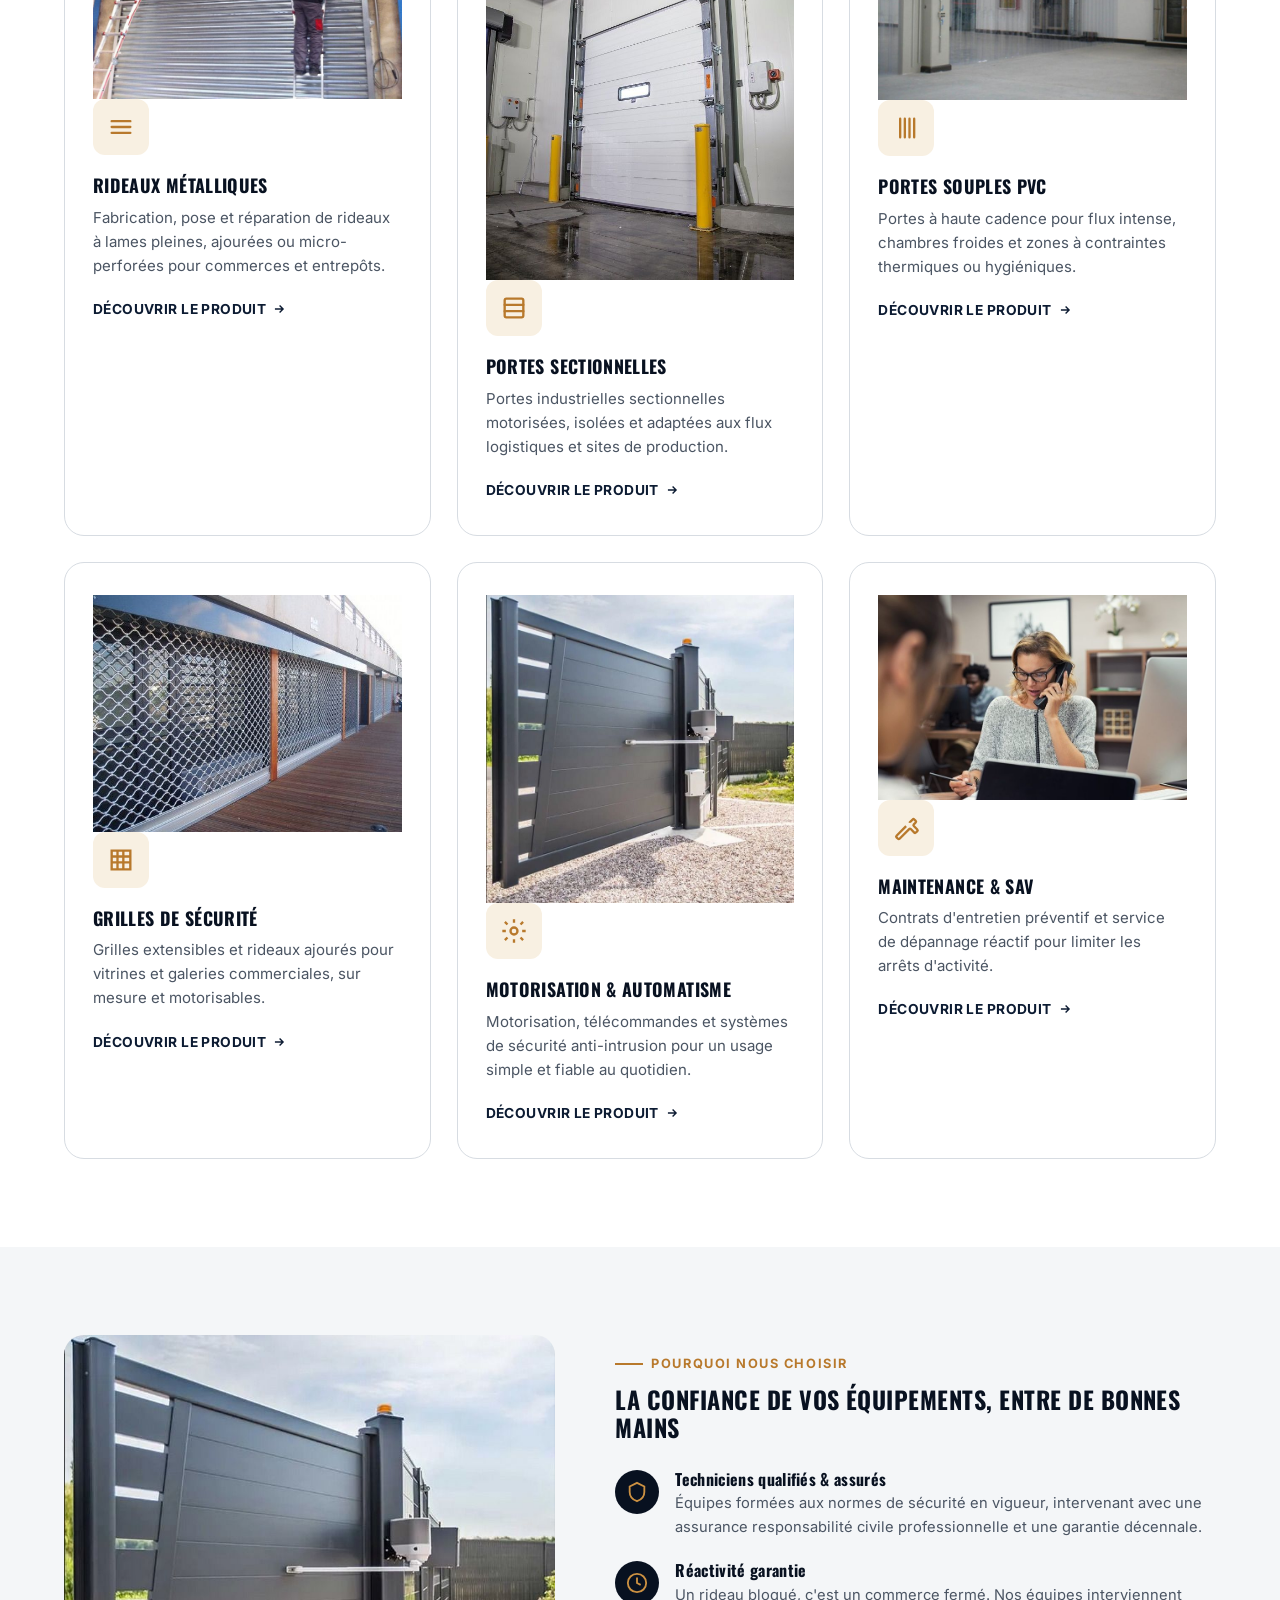
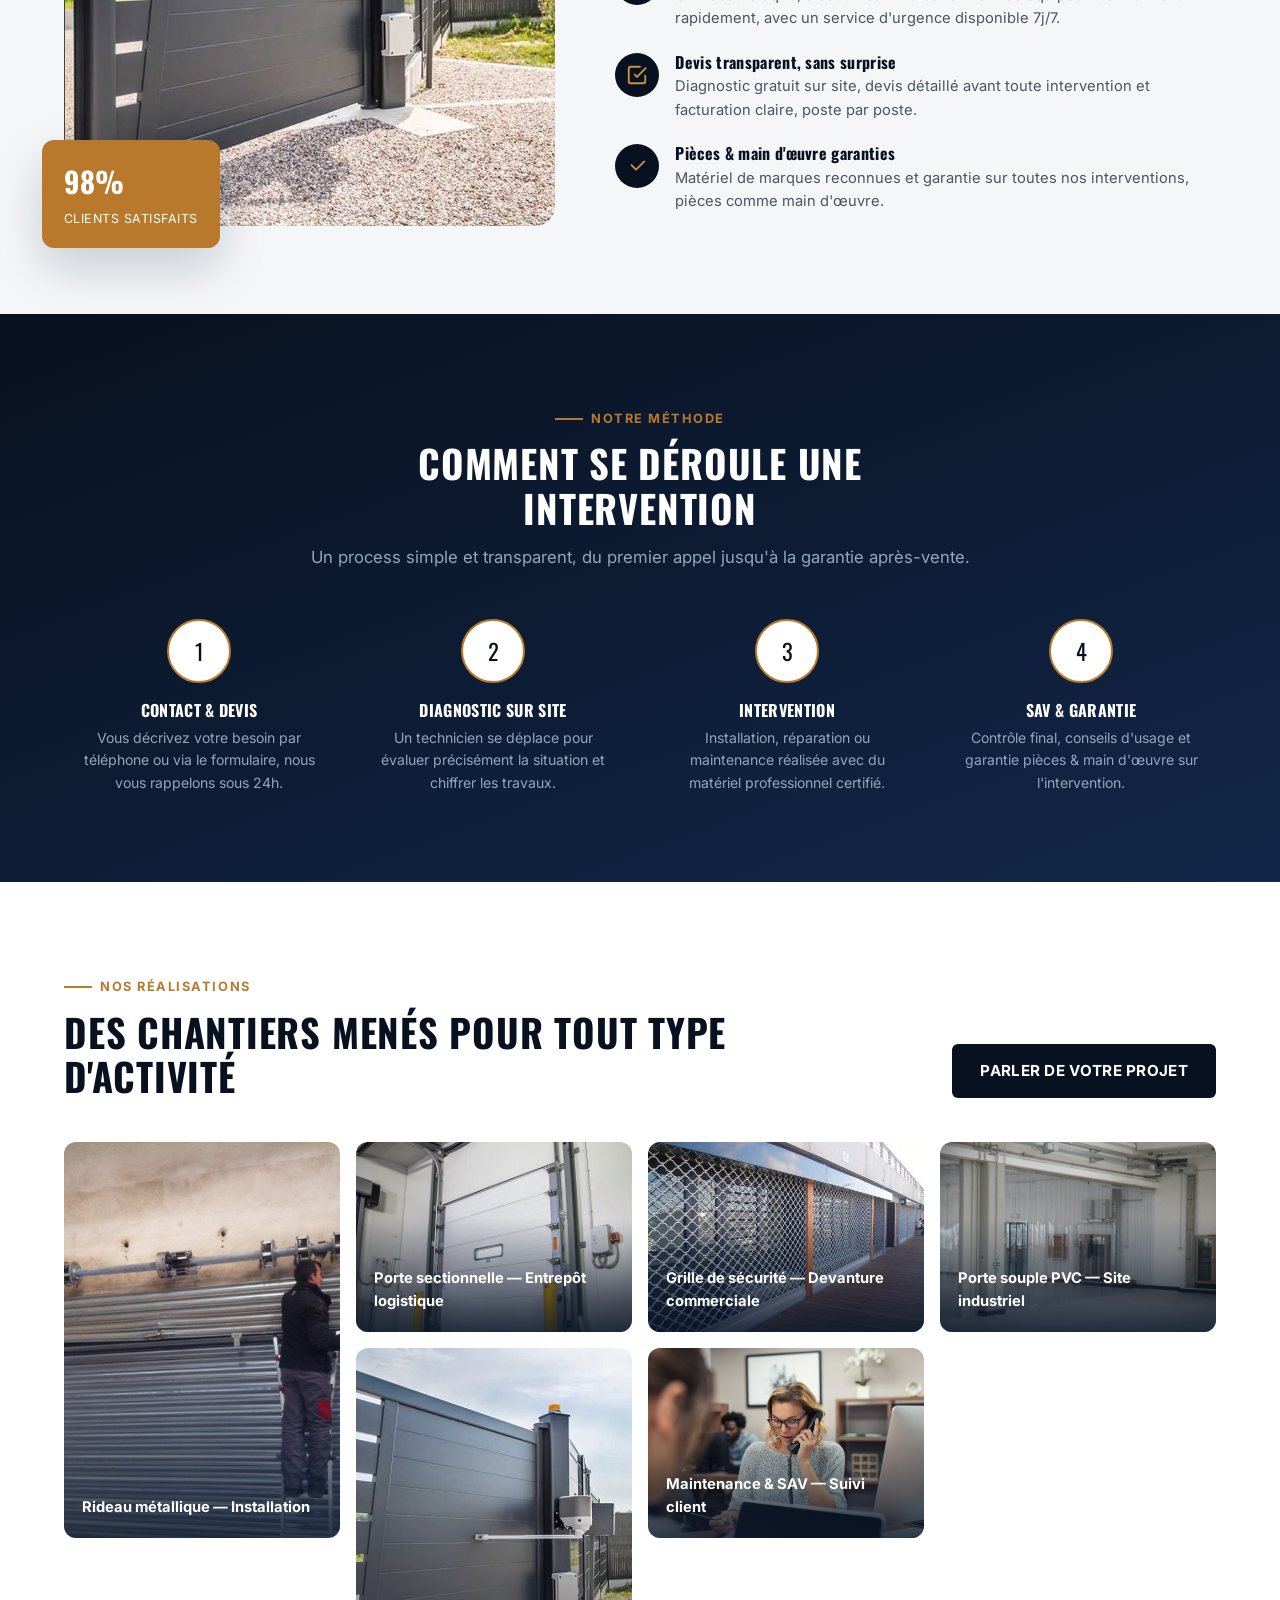
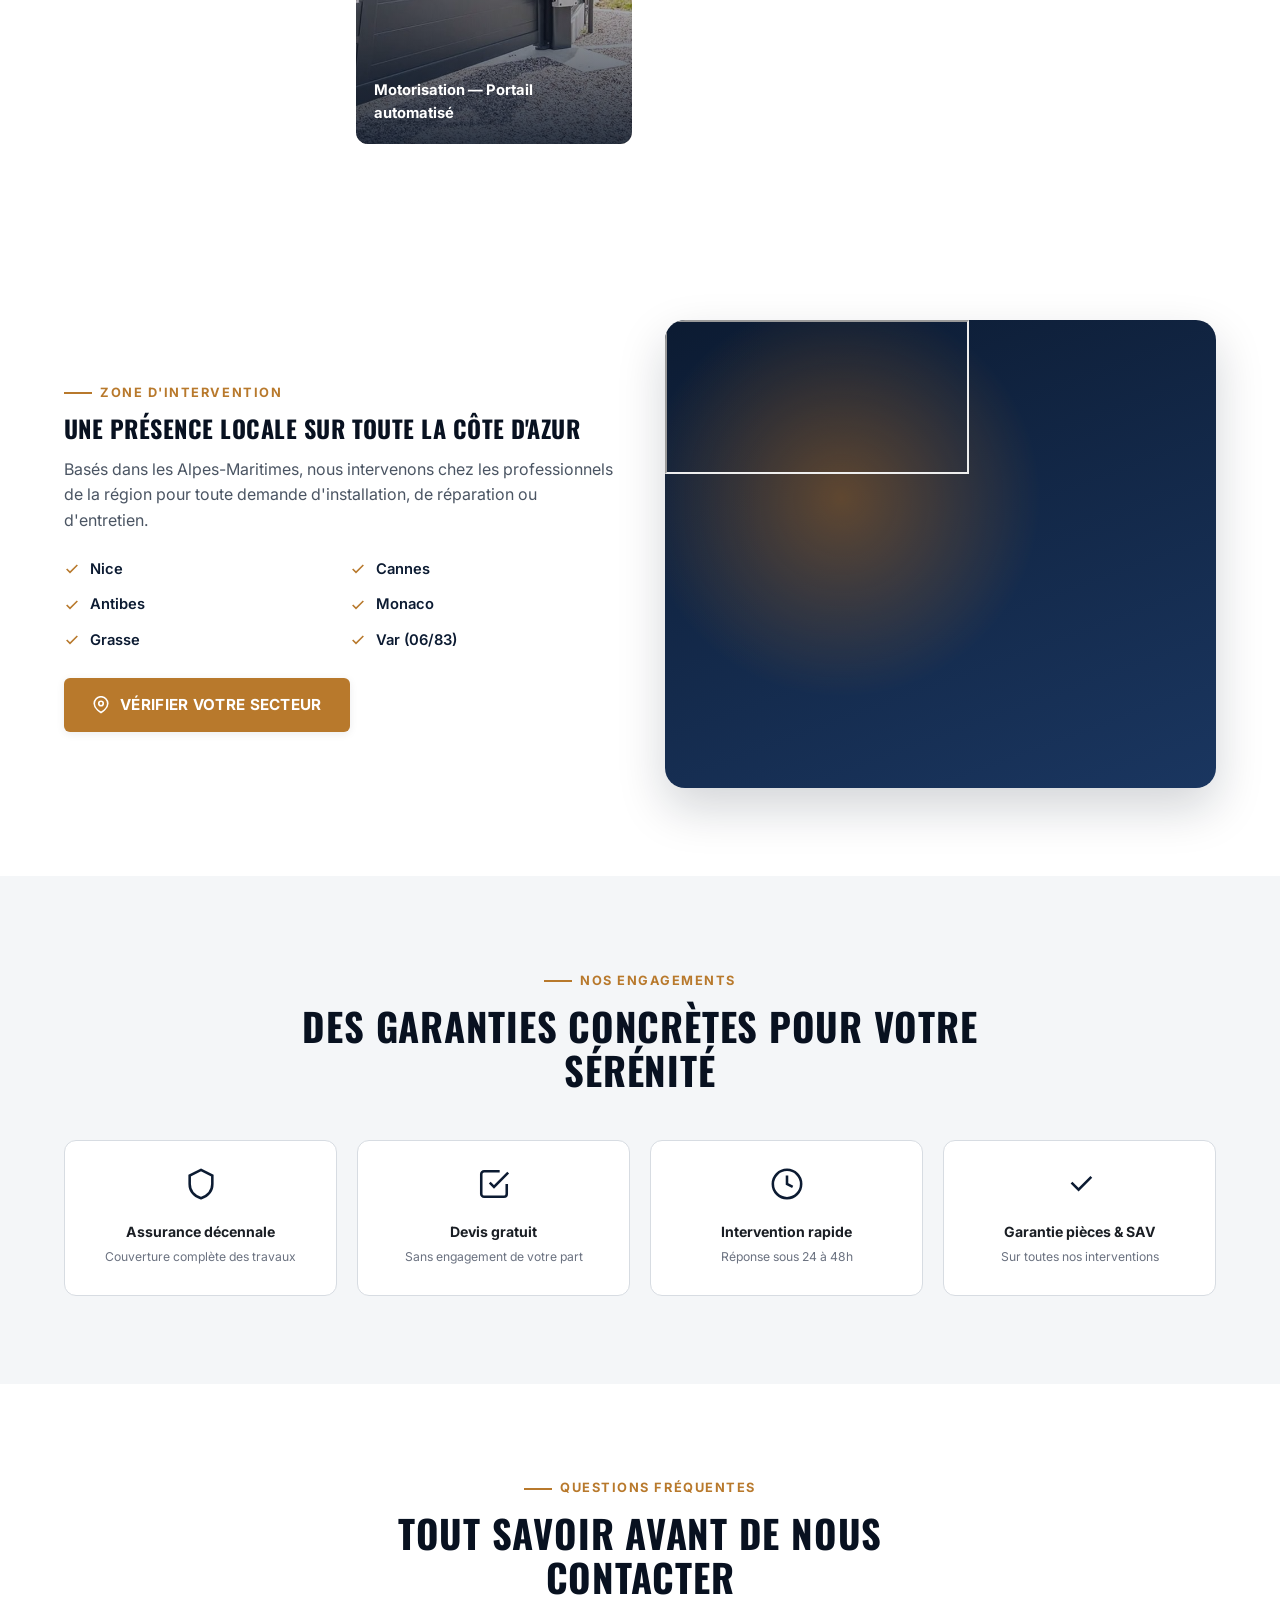
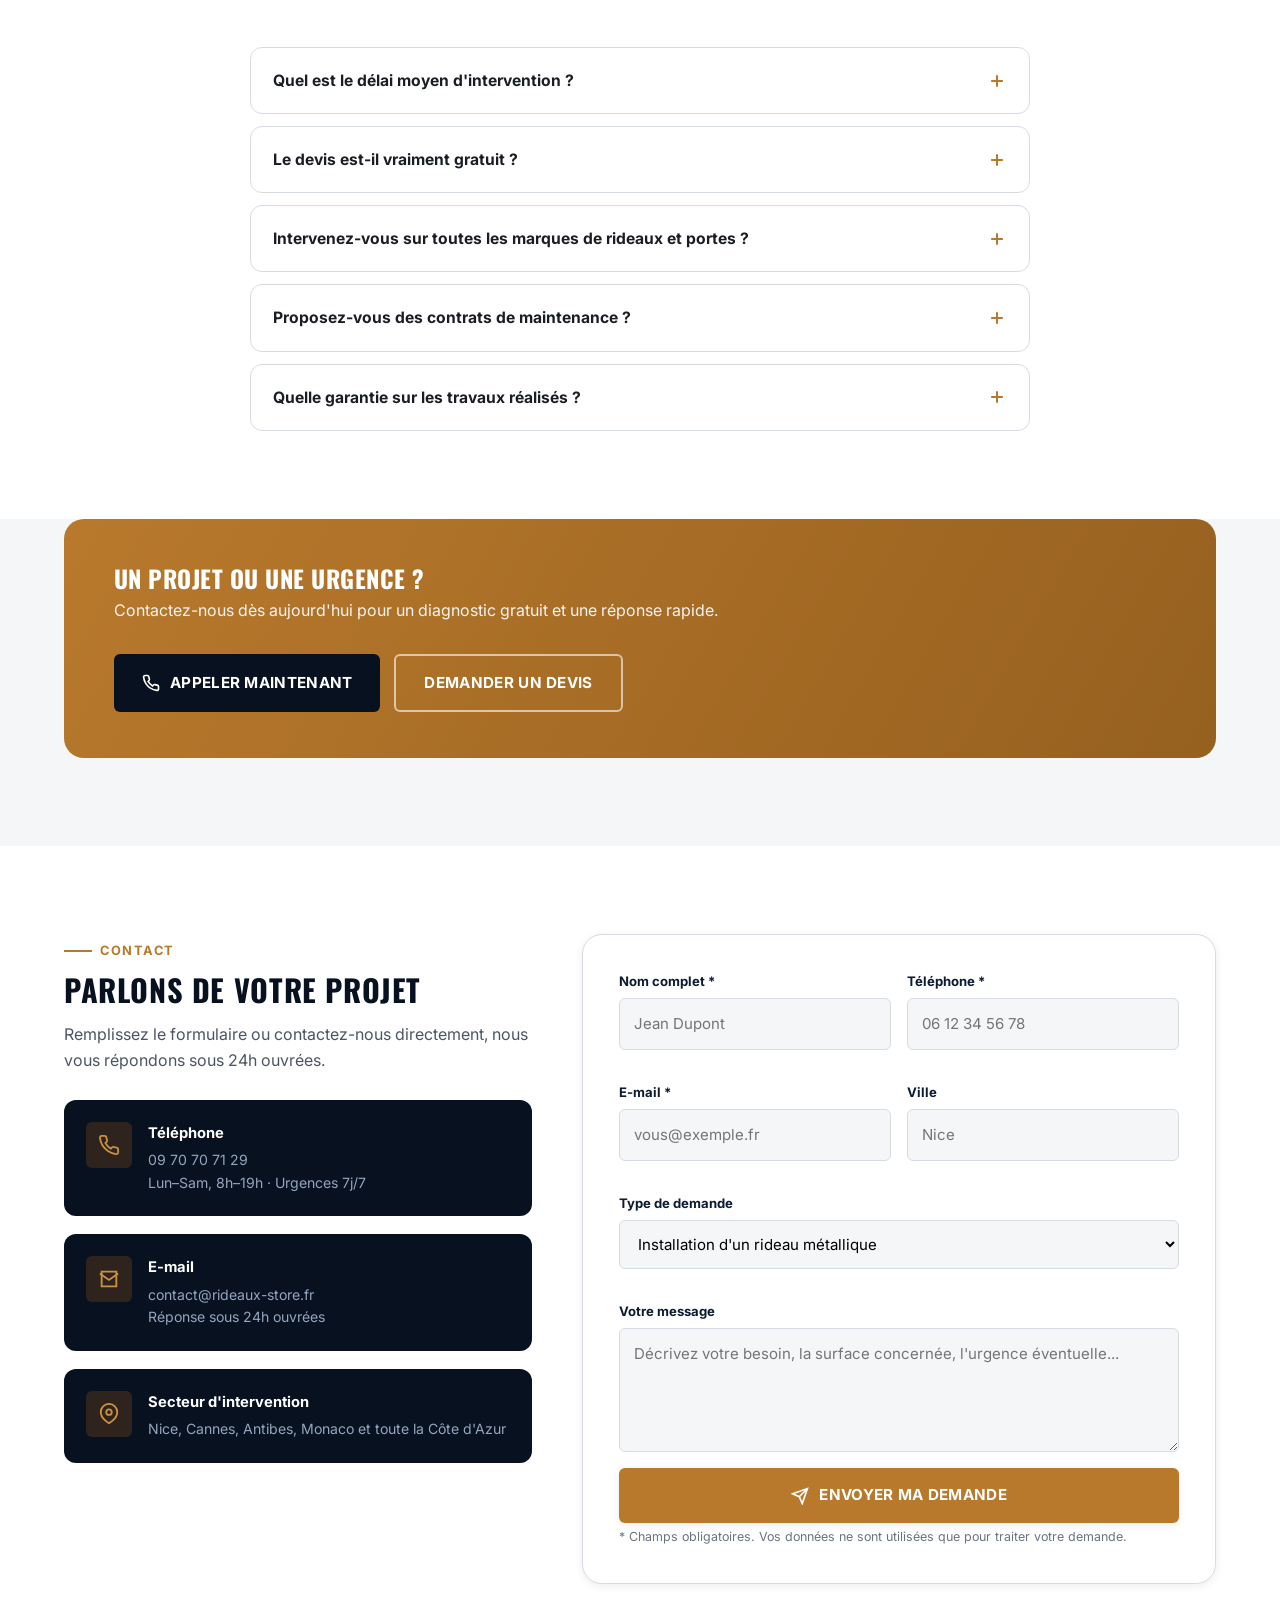
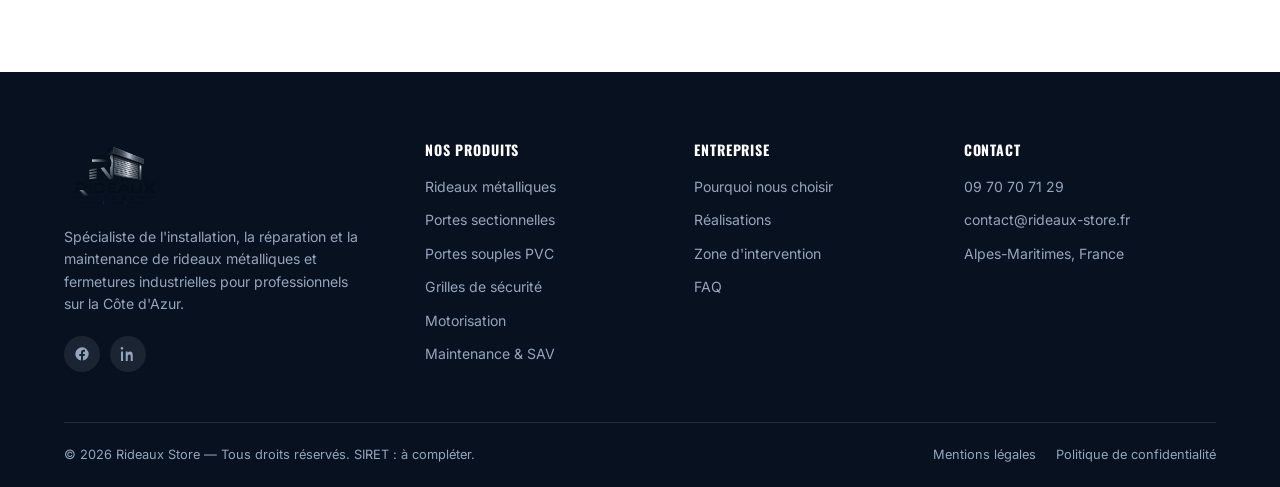
==== commit 925d00c5: "Update index.html" ====
--- a/index.html
+++ b/index.html
@@ -16,7 +16,6 @@
 <!--
   PERSONNALISATION AVANT MISE EN LIGNE :
   - Coordonnées (téléphone, e-mail, adresse) : voir <header> et section #contact — actuellement des exemples.
-  - Témoignages clients (section #avis) : exemples à remplacer par de vrais avis avant publication.
   - Réalisations (section #realisations) : remplacer les vignettes par de vraies photos de chantiers.
   - Mentions légales / SIRET (footer) : à compléter avec les informations réelles de l'entreprise.
   - Le formulaire de devis est démonstratif côté client : brancher un envoi réel (backend / service d'e-mail) avant mise en ligne.
@@ -111,30 +110,14 @@
       </div>
 
       <div class="hero-visual reveal in">
-        <div class="hero-card">
-          <svg class="shutter-illustration" viewBox="0 0 480 340" xmlns="http://www.w3.org/2000/svg">
-            <rect x="0" y="0" width="480" height="340" rx="18" fill="#0c1b32"/>
-            <rect x="30" y="30" width="420" height="230" rx="10" fill="#122748" stroke="#23477e" stroke-width="2"/>
-            <g>
-              <rect x="55" y="55" width="370" height="16" rx="3" fill="#55708c"/>
-              <rect x="55" y="79" width="370" height="16" rx="3" fill="#4a6280"/>
-              <rect x="55" y="103" width="370" height="16" rx="3" fill="#55708c"/>
-              <rect x="55" y="127" width="370" height="16" rx="3" fill="#4a6280"/>
-              <rect x="55" y="151" width="370" height="16" rx="3" fill="#55708c"/>
-              <rect x="55" y="175" width="370" height="16" rx="3" fill="#4a6280"/>
-              <rect x="55" y="199" width="370" height="16" rx="3" fill="#b8792c"/>
-              <rect x="55" y="223" width="370" height="24" rx="3" fill="#081120" stroke="#b8792c" stroke-width="2"/>
-            </g>
-            <rect x="30" y="270" width="420" height="18" fill="#081120"/>
-            <circle cx="418" cy="45" r="10" fill="#b8792c"/>
-            <path d="M405 45h26M418 32v26" stroke="#081120" stroke-width="2.5" stroke-linecap="round"/>
-          </svg>
-          <div class="hero-quote-mini">
-            <svg viewBox="0 0 24 24" fill="none" stroke="currentColor" stroke-width="2"><path d="M9 11l3 3L22 4"/><path d="M21 12v7a2 2 0 0 1-2 2H5a2 2 0 0 1-2-2V5a2 2 0 0 1 2-2h11"/></svg>
-            <div>
-              <strong>Devis clair sous 24h</strong>
-              <span>Diagnostic gratuit, sans surprise sur la facture</span>
-            </div>
+        <div class="hero-photo-card">
+          <img src="Rideaux métalliques.jpg" alt="Technicien Rideaux Store installant un rideau métallique" loading="eager">
+        </div>
+        <div class="hero-quote-mini">
+          <svg viewBox="0 0 24 24" fill="none" stroke="currentColor" stroke-width="2"><path d="M9 11l3 3L22 4"/><path d="M21 12v7a2 2 0 0 1-2 2H5a2 2 0 0 1-2-2V5a2 2 0 0 1 2-2h11"/></svg>
+          <div>
+            <strong>Devis clair sous 24h</strong>
+            <span>Diagnostic gratuit, sans surprise sur la facture</span>
           </div>
         </div>
       </div>
@@ -162,41 +145,58 @@
 
       <div class="services-grid">
         <div class="service-card reveal">
-          <span class="tag">Le plus demandé</span>
-          <div class="service-icon"><svg viewBox="0 0 24 24" fill="none" stroke="currentColor" stroke-width="2"><path d="M4 7h16M4 12h16M4 17h16" stroke-linecap="round"/></svg></div>
-          <h3>Rideaux métalliques</h3>
-          <p>Fabrication, pose et réparation de rideaux à lames pleines, ajourées ou micro-perforées pour commerces et entrepôts.</p>
-          <a href="rideaux-metalliques.html" class="card-link">Découvrir le produit <svg viewBox="0 0 24 24" fill="none" stroke="currentColor" stroke-width="2.4"><path d="M5 12h14M13 6l6 6-6 6"/></svg></a>
-        </div>
-        <div class="service-card reveal">
-          <div class="service-icon"><svg viewBox="0 0 24 24" fill="none" stroke="currentColor" stroke-width="2"><rect x="4" y="4" width="16" height="16" rx="1.5"/><path d="M4 9.3h16M4 14.7h16" stroke-linecap="round"/></svg></div>
-          <h3>Portes sectionnelles</h3>
-          <p>Portes industrielles sectionnelles motorisées, isolées et adaptées aux flux logistiques et sites de production.</p>
-          <a href="portes-sectionnelles.html" class="card-link">Découvrir le produit <svg viewBox="0 0 24 24" fill="none" stroke="currentColor" stroke-width="2.4"><path d="M5 12h14M13 6l6 6-6 6"/></svg></a>
-        </div>
-        <div class="service-card reveal">
-          <div class="service-icon"><svg viewBox="0 0 24 24" fill="none" stroke="currentColor" stroke-width="2"><path d="M7 4v16M11 4v16M15 4v16M19 4v16" stroke-linecap="round"/></svg></div>
-          <h3>Portes souples PVC</h3>
-          <p>Portes à haute cadence pour flux intense, chambres froides et zones à contraintes thermiques ou hygiéniques.</p>
-          <a href="portes-souples-pvc.html" class="card-link">Découvrir le produit <svg viewBox="0 0 24 24" fill="none" stroke="currentColor" stroke-width="2.4"><path d="M5 12h14M13 6l6 6-6 6"/></svg></a>
-        </div>
-        <div class="service-card reveal">
-          <div class="service-icon"><svg viewBox="0 0 24 24" fill="none" stroke="currentColor" stroke-width="2"><path d="M4 4h16v16H4z"/><path d="M4 9h16M4 14h16M9 4v16M14 4v16"/></svg></div>
-          <h3>Grilles de sécurité</h3>
-          <p>Grilles extensibles et rideaux ajourés pour vitrines et galeries commerciales, sur mesure et motorisables.</p>
-          <a href="grilles-securite.html" class="card-link">Découvrir le produit <svg viewBox="0 0 24 24" fill="none" stroke="currentColor" stroke-width="2.4"><path d="M5 12h14M13 6l6 6-6 6"/></svg></a>
-        </div>
-        <div class="service-card reveal">
-          <div class="service-icon"><svg viewBox="0 0 24 24" fill="none" stroke="currentColor" stroke-width="2"><circle cx="12" cy="12" r="3"/><path d="M12 2v3M12 19v3M4.2 4.2l2.2 2.2M17.6 17.6l2.2 2.2M2 12h3M19 12h3M4.2 19.8l2.2-2.2M17.6 6.4l2.2-2.2"/></svg></div>
-          <h3>Motorisation &amp; automatisme</h3>
-          <p>Motorisation, télécommandes et systèmes de sécurité anti-intrusion pour un usage simple et fiable au quotidien.</p>
-          <a href="motorisation-automatisme.html" class="card-link">Découvrir le produit <svg viewBox="0 0 24 24" fill="none" stroke="currentColor" stroke-width="2.4"><path d="M5 12h14M13 6l6 6-6 6"/></svg></a>
-        </div>
-        <div class="service-card reveal">
-          <div class="service-icon"><svg viewBox="0 0 24 24" fill="none" stroke="currentColor" stroke-width="2"><path d="M14.7 6.3a1 1 0 0 0 1.4 0l1.6-1.6a1 1 0 0 1 1.4 0l1.2 1.2a1 1 0 0 1 0 1.4l-1.6 1.6a1 1 0 0 0 0 1.4l3 3a1 1 0 0 1 0 1.4l-1.2 1.2a1 1 0 0 1-1.4 0l-3-3a1 1 0 0 0-1.4 0L6.5 21.2a1 1 0 0 1-1.4 0L3.9 20a1 1 0 0 1 0-1.4L12.1 10.4"/></svg></div>
-          <h3>Maintenance &amp; SAV</h3>
-          <p>Contrats d'entretien préventif et service de dépannage réactif pour limiter les arrêts d'activité.</p>
-          <a href="maintenance-sav.html" class="card-link">Découvrir le produit <svg viewBox="0 0 24 24" fill="none" stroke="currentColor" stroke-width="2.4"><path d="M5 12h14M13 6l6 6-6 6"/></svg></a>
+          <div class="service-photo"><span class="tag">Le plus demandé</span><img src="Rideaux métalliques.jpg" alt="Rideau métallique" loading="lazy"></div>
+          <div class="service-body">
+            <div class="service-icon"><svg viewBox="0 0 24 24" fill="none" stroke="currentColor" stroke-width="2"><path d="M4 7h16M4 12h16M4 17h16" stroke-linecap="round"/></svg></div>
+            <h3>Rideaux métalliques</h3>
+            <p>Fabrication, pose et réparation de rideaux à lames pleines, ajourées ou micro-perforées pour commerces et entrepôts.</p>
+            <a href="rideaux-metalliques.html" class="card-link">Découvrir le produit <svg viewBox="0 0 24 24" fill="none" stroke="currentColor" stroke-width="2.4"><path d="M5 12h14M13 6l6 6-6 6"/></svg></a>
+          </div>
+        </div>
+        <div class="service-card reveal">
+          <div class="service-photo"><img src="Portes sectionnelles.jpg" alt="Porte sectionnelle" loading="lazy"></div>
+          <div class="service-body">
+            <div class="service-icon"><svg viewBox="0 0 24 24" fill="none" stroke="currentColor" stroke-width="2"><rect x="4" y="4" width="16" height="16" rx="1.5"/><path d="M4 9.3h16M4 14.7h16" stroke-linecap="round"/></svg></div>
+            <h3>Portes sectionnelles</h3>
+            <p>Portes industrielles sectionnelles motorisées, isolées et adaptées aux flux logistiques et sites de production.</p>
+            <a href="portes-sectionnelles.html" class="card-link">Découvrir le produit <svg viewBox="0 0 24 24" fill="none" stroke="currentColor" stroke-width="2.4"><path d="M5 12h14M13 6l6 6-6 6"/></svg></a>
+          </div>
+        </div>
+        <div class="service-card reveal">
+          <div class="service-photo"><img src="Portes souples PVC.jpg" alt="Porte souple PVC" loading="lazy"></div>
+          <div class="service-body">
+            <div class="service-icon"><svg viewBox="0 0 24 24" fill="none" stroke="currentColor" stroke-width="2"><path d="M7 4v16M11 4v16M15 4v16M19 4v16" stroke-linecap="round"/></svg></div>
+            <h3>Portes souples PVC</h3>
+            <p>Portes à haute cadence pour flux intense, chambres froides et zones à contraintes thermiques ou hygiéniques.</p>
+            <a href="portes-souples-pvc.html" class="card-link">Découvrir le produit <svg viewBox="0 0 24 24" fill="none" stroke="currentColor" stroke-width="2.4"><path d="M5 12h14M13 6l6 6-6 6"/></svg></a>
+          </div>
+        </div>
+        <div class="service-card reveal">
+          <div class="service-photo"><img src="Grilles de sécurité.jpg" alt="Grille de sécurité" loading="lazy"></div>
+          <div class="service-body">
+            <div class="service-icon"><svg viewBox="0 0 24 24" fill="none" stroke="currentColor" stroke-width="2"><path d="M4 4h16v16H4z"/><path d="M4 9h16M4 14h16M9 4v16M14 4v16"/></svg></div>
+            <h3>Grilles de sécurité</h3>
+            <p>Grilles extensibles et rideaux ajourés pour vitrines et galeries commerciales, sur mesure et motorisables.</p>
+            <a href="grilles-securite.html" class="card-link">Découvrir le produit <svg viewBox="0 0 24 24" fill="none" stroke="currentColor" stroke-width="2.4"><path d="M5 12h14M13 6l6 6-6 6"/></svg></a>
+          </div>
+        </div>
+        <div class="service-card reveal">
+          <div class="service-photo"><img src="Motorisation &amp; automatisme portail.jpg" alt="Motorisation" loading="lazy"></div>
+          <div class="service-body">
+            <div class="service-icon"><svg viewBox="0 0 24 24" fill="none" stroke="currentColor" stroke-width="2"><circle cx="12" cy="12" r="3"/><path d="M12 2v3M12 19v3M4.2 4.2l2.2 2.2M17.6 17.6l2.2 2.2M2 12h3M19 12h3M4.2 19.8l2.2-2.2M17.6 6.4l2.2-2.2"/></svg></div>
+            <h3>Motorisation &amp; automatisme</h3>
+            <p>Motorisation, télécommandes et systèmes de sécurité anti-intrusion pour un usage simple et fiable au quotidien.</p>
+            <a href="motorisation-automatisme.html" class="card-link">Découvrir le produit <svg viewBox="0 0 24 24" fill="none" stroke="currentColor" stroke-width="2.4"><path d="M5 12h14M13 6l6 6-6 6"/></svg></a>
+          </div>
+        </div>
+        <div class="service-card reveal">
+          <div class="service-photo"><img src="Maintenance &amp; SAV.jpg" alt="Maintenance et SAV" loading="lazy"></div>
+          <div class="service-body">
+            <div class="service-icon"><svg viewBox="0 0 24 24" fill="none" stroke="currentColor" stroke-width="2"><path d="M14.7 6.3a1 1 0 0 0 1.4 0l1.6-1.6a1 1 0 0 1 1.4 0l1.2 1.2a1 1 0 0 1 0 1.4l-1.6 1.6a1 1 0 0 0 0 1.4l3 3a1 1 0 0 1 0 1.4l-1.2 1.2a1 1 0 0 1-1.4 0l-3-3a1 1 0 0 0-1.4 0L6.5 21.2a1 1 0 0 1-1.4 0L3.9 20a1 1 0 0 1 0-1.4L12.1 10.4"/></svg></div>
+            <h3>Maintenance &amp; SAV</h3>
+            <p>Contrats d'entretien préventif et service de dépannage réactif pour limiter les arrêts d'activité.</p>
+            <a href="maintenance-sav.html" class="card-link">Découvrir le produit <svg viewBox="0 0 24 24" fill="none" stroke="currentColor" stroke-width="2.4"><path d="M5 12h14M13 6l6 6-6 6"/></svg></a>
+          </div>
         </div>
       </div>
     </div>
@@ -206,22 +206,11 @@
   <section id="pourquoi" class="bg-alt">
     <div class="container split">
       <div class="split-visual reveal">
-        <svg viewBox="0 0 500 420" xmlns="http://www.w3.org/2000/svg" style="border-radius:20px;">
-          <rect width="500" height="420" fill="#122748"/>
-          <rect x="40" y="40" width="420" height="260" rx="8" fill="#0c1b32"/>
-          <rect x="70" y="70" width="360" height="14" rx="3" fill="#55708c"/>
-          <rect x="70" y="94" width="360" height="14" rx="3" fill="#4a6280"/>
-          <rect x="70" y="118" width="360" height="14" rx="3" fill="#55708c"/>
-          <rect x="70" y="142" width="360" height="14" rx="3" fill="#4a6280"/>
-          <rect x="70" y="166" width="360" height="14" rx="3" fill="#55708c"/>
-          <rect x="70" y="190" width="360" height="14" rx="3" fill="#b8792c"/>
-          <rect x="70" y="214" width="360" height="30" rx="4" fill="#081120" stroke="#b8792c" stroke-width="2"/>
-          <rect x="40" y="320" width="420" height="20" fill="#081120"/>
-          <g transform="translate(330,320)">
-            <circle cx="0" cy="0" r="46" fill="#b8792c"/>
-            <path d="M-16 0l10 10 22-22" stroke="#081120" stroke-width="6" fill="none" stroke-linecap="round" stroke-linejoin="round"/>
-          </g>
-        </svg>
+        <img src="Motorisation &amp; automatisme portail.jpg" alt="Portail motorisé installé par Rideaux Store" style="border-radius:var(--radius-lg);width:100%;display:block;">
+        <div class="split-badge">
+          <strong>98%</strong>
+          <span>Clients satisfaits</span>
+        </div>
       </div>
       <div class="reveal">
         <div class="eyebrow">Pourquoi nous choisir</div>
@@ -282,63 +271,6 @@
         <a href="portes-souples-pvc.html" class="gallery-item" style="background-image:url('Portes souples PVC.jpg');background-size:cover;background-position:center;"><span>Porte souple PVC — Site industriel</span></a>
         <a href="motorisation-automatisme.html" class="gallery-item tall" style="background-image:url('Motorisation &amp; automatisme portail.jpg');background-size:cover;background-position:center;"><span>Motorisation — Portail automatisé</span></a>
         <a href="maintenance-sav.html" class="gallery-item" style="background-image:url('Maintenance &amp; SAV.jpg');background-size:cover;background-position:center;"><span>Maintenance &amp; SAV — Suivi client</span></a>
-      </div>
-    </div>
-  </section>
-
-  <!-- TESTIMONIALS -->
-  <section id="avis" class="bg-alt">
-    <div class="container">
-      <div class="section-head reveal">
-        <div class="eyebrow" style="justify-content:center">Avis clients</div>
-        <h2>Ce que nos clients professionnels en disent</h2>
-      </div>
-      <div class="testimonial-grid">
-        <div class="testimonial-card reveal">
-          <div class="stars">
-            <svg viewBox="0 0 24 24" fill="currentColor"><path d="M12 2l3.1 6.3 6.9 1-5 4.9 1.2 6.8L12 17.8 5.8 21l1.2-6.8-5-4.9 6.9-1z"/></svg>
-            <svg viewBox="0 0 24 24" fill="currentColor"><path d="M12 2l3.1 6.3 6.9 1-5 4.9 1.2 6.8L12 17.8 5.8 21l1.2-6.8-5-4.9 6.9-1z"/></svg>
-            <svg viewBox="0 0 24 24" fill="currentColor"><path d="M12 2l3.1 6.3 6.9 1-5 4.9 1.2 6.8L12 17.8 5.8 21l1.2-6.8-5-4.9 6.9-1z"/></svg>
-            <svg viewBox="0 0 24 24" fill="currentColor"><path d="M12 2l3.1 6.3 6.9 1-5 4.9 1.2 6.8L12 17.8 5.8 21l1.2-6.8-5-4.9 6.9-1z"/></svg>
-            <svg viewBox="0 0 24 24" fill="currentColor"><path d="M12 2l3.1 6.3 6.9 1-5 4.9 1.2 6.8L12 17.8 5.8 21l1.2-6.8-5-4.9 6.9-1z"/></svg>
-          </div>
-          <p class="quote">« Intervention le lendemain de notre appel pour un rideau bloqué en pleine ouverture. Équipe efficace et tarif annoncé respecté. »</p>
-          <div class="testimonial-author">
-            <div class="author-avatar">G</div>
-            <div><strong>Gérant de commerce</strong><span>Nice</span></div>
-          </div>
-          <span class="sample-flag">Exemple — à remplacer par un avis client réel</span>
-        </div>
-        <div class="testimonial-card reveal">
-          <div class="stars">
-            <svg viewBox="0 0 24 24" fill="currentColor"><path d="M12 2l3.1 6.3 6.9 1-5 4.9 1.2 6.8L12 17.8 5.8 21l1.2-6.8-5-4.9 6.9-1z"/></svg>
-            <svg viewBox="0 0 24 24" fill="currentColor"><path d="M12 2l3.1 6.3 6.9 1-5 4.9 1.2 6.8L12 17.8 5.8 21l1.2-6.8-5-4.9 6.9-1z"/></svg>
-            <svg viewBox="0 0 24 24" fill="currentColor"><path d="M12 2l3.1 6.3 6.9 1-5 4.9 1.2 6.8L12 17.8 5.8 21l1.2-6.8-5-4.9 6.9-1z"/></svg>
-            <svg viewBox="0 0 24 24" fill="currentColor"><path d="M12 2l3.1 6.3 6.9 1-5 4.9 1.2 6.8L12 17.8 5.8 21l1.2-6.8-5-4.9 6.9-1z"/></svg>
-            <svg viewBox="0 0 24 24" fill="currentColor"><path d="M12 2l3.1 6.3 6.9 1-5 4.9 1.2 6.8L12 17.8 5.8 21l1.2-6.8-5-4.9 6.9-1z"/></svg>
-          </div>
-          <p class="quote">« Installation complète d'une porte sectionnelle sur notre entrepôt. Devis clair, chantier propre, aucune surprise sur la facture. »</p>
-          <div class="testimonial-author">
-            <div class="author-avatar">R</div>
-            <div><strong>Responsable logistique</strong><span>Antibes</span></div>
-          </div>
-          <span class="sample-flag">Exemple — à remplacer par un avis client réel</span>
-        </div>
-        <div class="testimonial-card reveal">
-          <div class="stars">
-            <svg viewBox="0 0 24 24" fill="currentColor"><path d="M12 2l3.1 6.3 6.9 1-5 4.9 1.2 6.8L12 17.8 5.8 21l1.2-6.8-5-4.9 6.9-1z"/></svg>
-            <svg viewBox="0 0 24 24" fill="currentColor"><path d="M12 2l3.1 6.3 6.9 1-5 4.9 1.2 6.8L12 17.8 5.8 21l1.2-6.8-5-4.9 6.9-1z"/></svg>
-            <svg viewBox="0 0 24 24" fill="currentColor"><path d="M12 2l3.1 6.3 6.9 1-5 4.9 1.2 6.8L12 17.8 5.8 21l1.2-6.8-5-4.9 6.9-1z"/></svg>
-            <svg viewBox="0 0 24 24" fill="currentColor"><path d="M12 2l3.1 6.3 6.9 1-5 4.9 1.2 6.8L12 17.8 5.8 21l1.2-6.8-5-4.9 6.9-1z"/></svg>
-            <svg viewBox="0 0 24 24" fill="currentColor"><path d="M12 2l3.1 6.3 6.9 1-5 4.9 1.2 6.8L12 17.8 5.8 21l1.2-6.8-5-4.9 6.9-1z"/></svg>
-          </div>
-          <p class="quote">« Contrat de maintenance annuel mis en place sur nos trois sites. Suivi sérieux et rappels avant chaque visite. »</p>
-          <div class="testimonial-author">
-            <div class="author-avatar">D</div>
-            <div><strong>Directeur d'exploitation</strong><span>Cannes</span></div>
-          </div>
-          <span class="sample-flag">Exemple — à remplacer par un avis client réel</span>
-        </div>
       </div>
     </div>
   </section>
@@ -361,13 +293,7 @@
         <a href="#contact" class="btn btn-primary" style="margin-top:26px;"><svg viewBox="0 0 24 24" fill="none" stroke="currentColor" stroke-width="2.2"><path d="M21 10c0 7-9 12-9 12s-9-5-9-12a9 9 0 1 1 18 0z"/><circle cx="12" cy="10" r="3"/></svg> Vérifier votre secteur</a>
       </div>
       <div class="coverage-map reveal">
-        <svg viewBox="0 0 400 340" xmlns="http://www.w3.org/2000/svg">
-          <path d="M40 260 Q80 120 180 90 Q280 60 360 140 Q380 200 320 260 Q220 310 120 300 Q60 290 40 260Z" fill="rgba(255,255,255,0.06)" stroke="rgba(255,255,255,0.25)" stroke-width="1.5"/>
-        </svg>
-        <div class="coverage-pin" style="top:36%;left:62%;"></div>
-        <div class="coverage-pin" style="top:52%;left:74%;"></div>
-        <div class="coverage-pin" style="top:44%;left:40%;"></div>
-        <div class="coverage-pin" style="top:64%;left:52%;"></div>
+        <iframe title="Zone d'intervention Rideaux Store — Côte d'Azur" src="https://www.openstreetmap.org/export/embed.html?bbox=6.75%2C43.52%2C7.45%2C43.83&amp;layer=mapnik" loading="lazy"></iframe>
       </div>
     </div>
   </section>
@@ -519,7 +445,6 @@
           <a href="#pourquoi">Pourquoi nous choisir</a>
           <a href="#realisations">Réalisations</a>
           <a href="#zone">Zone d'intervention</a>
-          <a href="#avis">Avis clients</a>
           <a href="#faq">FAQ</a>
         </div>
       </div>
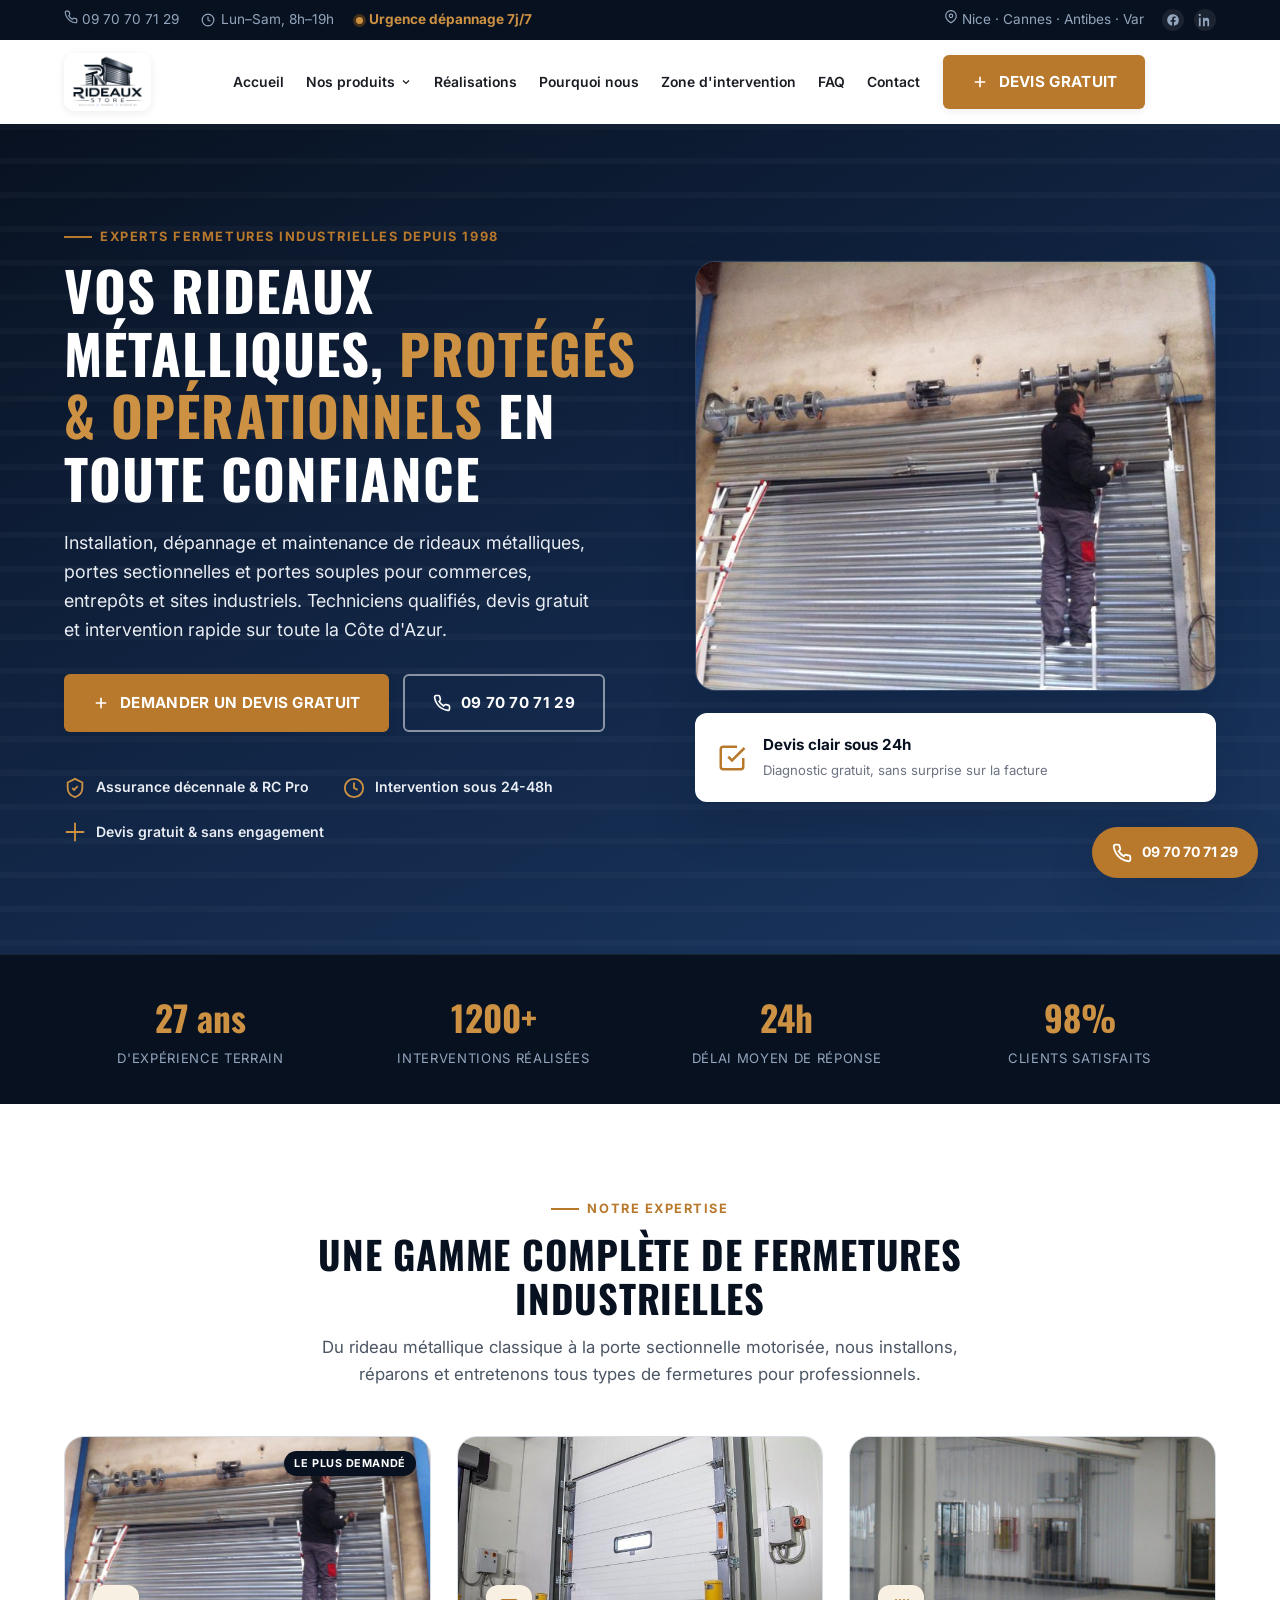
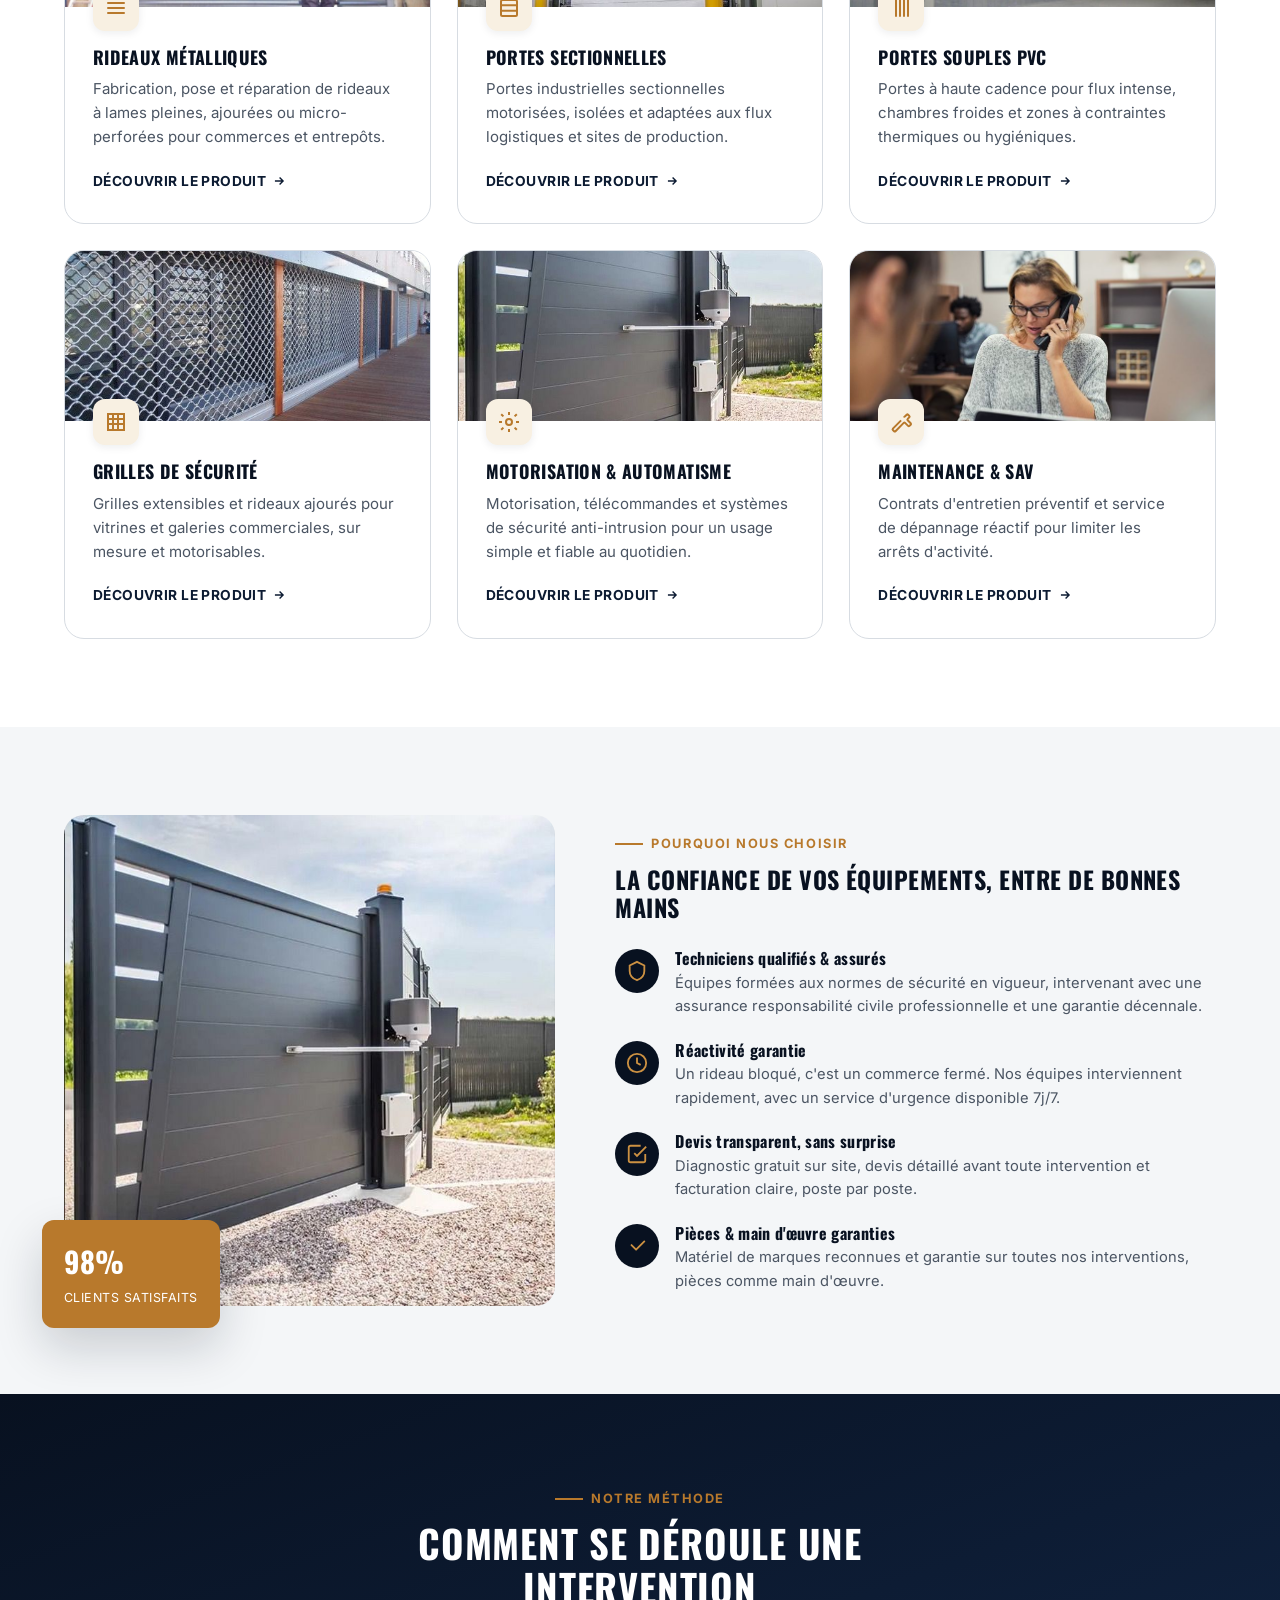
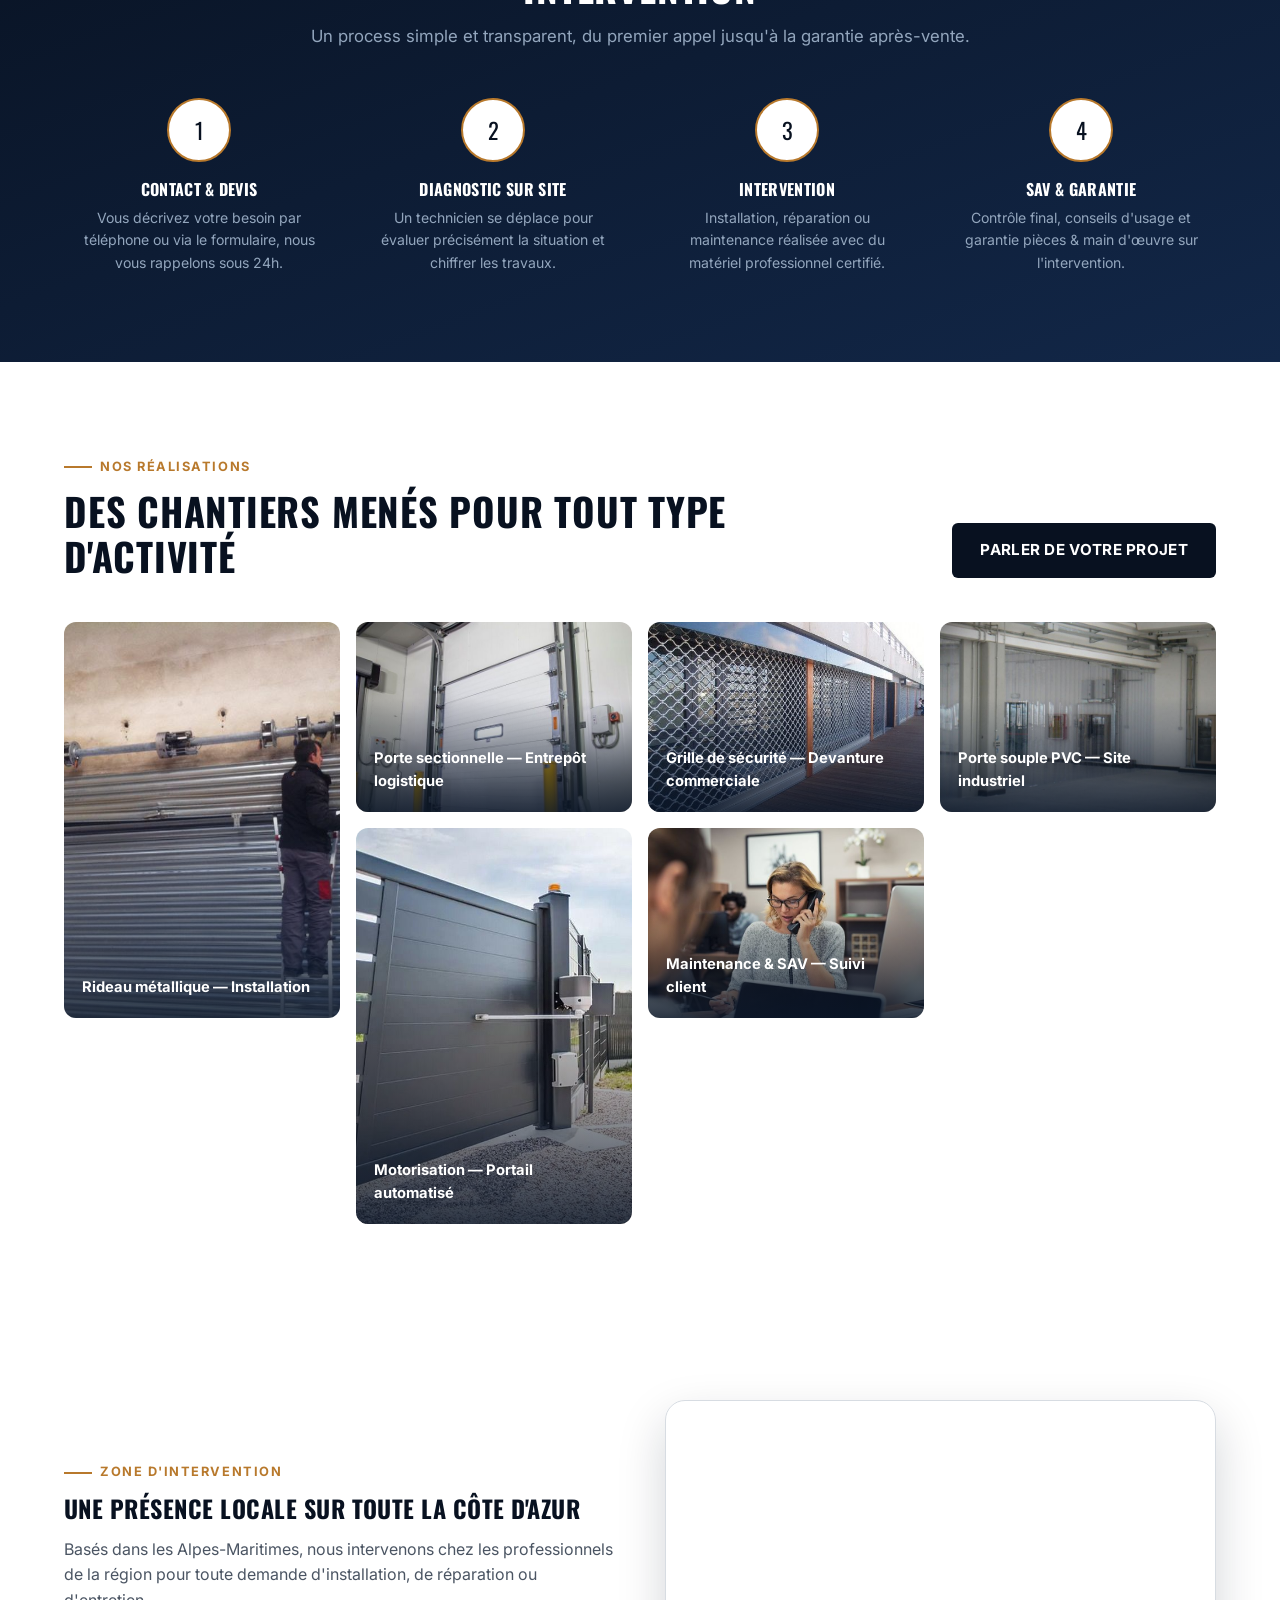
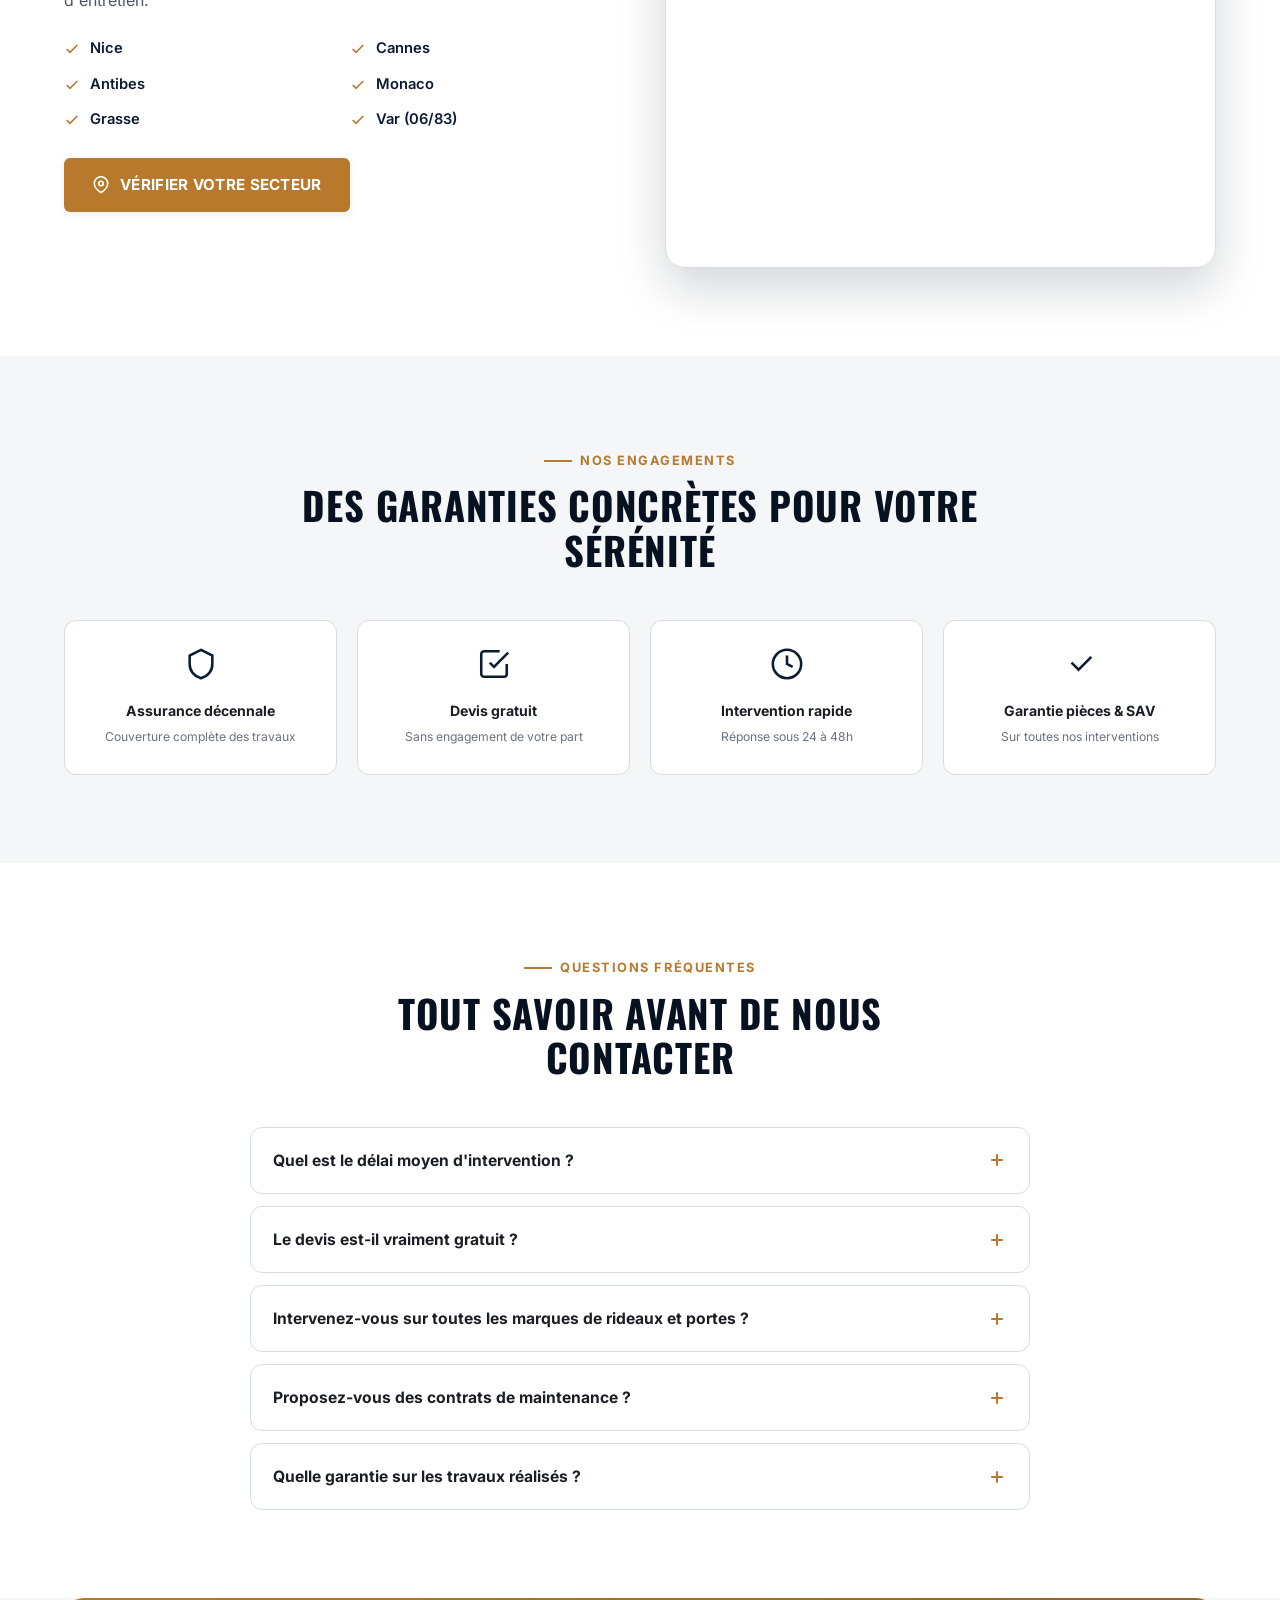
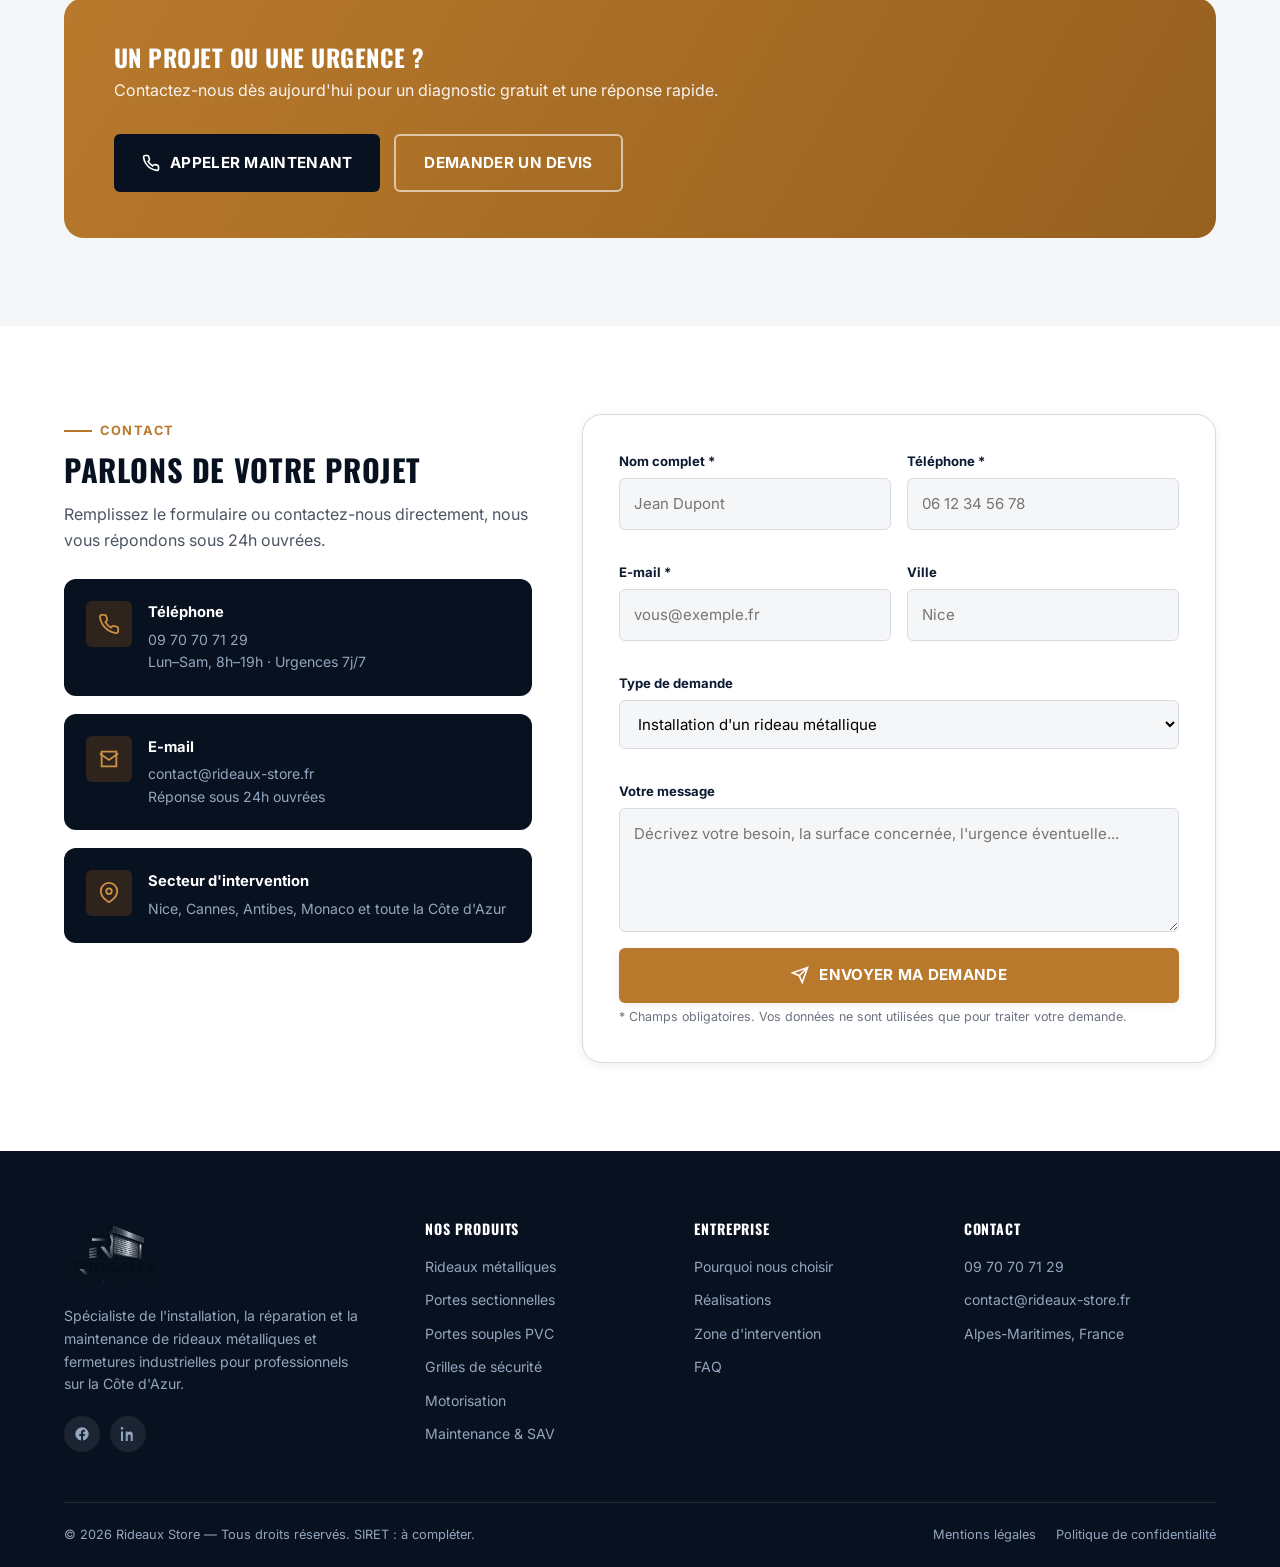
==== commit 89a04f39: "Update index.html" ====
--- a/index.html
+++ b/index.html
@@ -24,6 +24,7 @@
 <body>
 
 <!-- Intro : rideau métallique qui s'ouvre à l'arrivée sur le site -->
+<div id="shutter-intro-box" aria-hidden="true"></div>
 <div id="shutter-intro" aria-hidden="true">
   <div class="shutter-intro-bar"></div>
 </div>
--- a/css/style.css
+++ b/css/style.css
@@ -308,14 +308,6 @@
 .hero-badge svg { width: 22px; height: 22px; color: var(--amber-400); flex-shrink: 0; }
 
 .hero-visual { position: relative; z-index: 2; }
-.hero-card {
-  background: rgba(255,255,255,0.06);
-  border: 1px solid rgba(255,255,255,0.14);
-  border-radius: var(--radius-lg);
-  padding: 30px;
-  backdrop-filter: blur(6px);
-}
-.shutter-illustration { width: 100%; height: auto; display: block; border-radius: var(--radius-md); }
 .hero-quote-mini {
   margin-top: 22px;
   background: var(--white);
@@ -383,26 +375,34 @@
   background: var(--white);
   border: 1px solid var(--gray-300);
   border-radius: var(--radius-lg);
-  padding: 32px 28px;
+  padding: 0;
+  overflow: hidden;
   transition: transform 0.2s ease, box-shadow 0.2s ease, border-color 0.2s ease;
   position: relative;
 }
 .service-card:hover { transform: translateY(-6px); box-shadow: var(--shadow-lg); border-color: transparent; }
+.service-photo { position: relative; height: 170px; }
+.service-photo img { width: 100%; height: 100%; object-fit: cover; display: block; }
+.service-body { padding: 24px 28px 30px; }
 .service-icon {
-  width: 56px; height: 56px;
+  width: 46px; height: 46px;
   border-radius: var(--radius-md);
   background: var(--amber-050);
   display: flex; align-items: center; justify-content: center;
-  margin-bottom: 20px;
-}
-.service-icon svg { width: 28px; height: 28px; color: var(--amber-500); }
+  margin-bottom: 16px;
+  margin-top: -46px;
+  position: relative;
+  z-index: 2;
+  box-shadow: var(--shadow-sm);
+}
+.service-icon svg { width: 24px; height: 24px; color: var(--amber-500); }
 .service-card h3 { font-size: 1.12rem; margin-bottom: 10px; }
 .service-card p { color: var(--gray-700); font-size: 0.94rem; margin-bottom: 18px; }
 .service-card .card-link { display: inline-flex; align-items: center; gap: 6px; font-weight: 700; font-size: 0.86rem; color: var(--navy-900); text-transform: uppercase; letter-spacing: 0.03em; }
 .service-card .card-link svg { width: 14px; height: 14px; transition: transform 0.15s ease; }
 .service-card:hover .card-link svg { transform: translateX(4px); }
 .service-card .tag {
-  position: absolute; top: 24px; right: 24px;
+  position: absolute; top: 14px; right: 14px; z-index: 3;
   background: var(--navy-950); color: var(--white);
   font-size: 0.68rem; text-transform: uppercase; letter-spacing: 0.05em;
   padding: 4px 10px; border-radius: 999px; font-weight: 700;
@@ -521,34 +521,6 @@
 .g6 { background: linear-gradient(135deg, #122748, #b8792c); }
 @media (max-width: 980px) { .gallery-grid { grid-template-columns: repeat(2, 1fr); } .gallery-item.tall { grid-row: span 1; } }
 
-/* Testimonials ------------------------------------------------------------------ */
-.testimonial-grid { display: grid; grid-template-columns: repeat(3, 1fr); gap: 24px; }
-.testimonial-card {
-  background: var(--white);
-  border-radius: var(--radius-lg);
-  padding: 28px;
-  border: 1px solid var(--gray-300);
-}
-.stars { display: flex; gap: 3px; margin-bottom: 14px; }
-.stars svg { width: 16px; height: 16px; color: var(--amber-500); }
-.testimonial-card p.quote { font-size: 0.95rem; color: var(--gray-700); margin-bottom: 20px; }
-.testimonial-author { display: flex; align-items: center; gap: 12px; }
-.author-avatar {
-  width: 42px; height: 42px; border-radius: 50%;
-  background: var(--navy-900); color: var(--white);
-  display: flex; align-items: center; justify-content: center;
-  font-family: var(--font-head); font-size: 1rem;
-}
-.testimonial-author strong { display: block; font-size: 0.9rem; }
-.testimonial-author span { font-size: 0.78rem; color: var(--gray-500); }
-.sample-flag {
-  display: inline-block;
-  margin-top: 10px;
-  font-size: 0.68rem;
-  color: var(--gray-500);
-  font-style: italic;
-}
-@media (max-width: 980px) { .testimonial-grid { grid-template-columns: 1fr; } }
 
 /* Coverage / zone ----------------------------------------------------------------- */
 .coverage-wrap { display: grid; grid-template-columns: 1fr 1fr; gap: 50px; align-items: center; }
@@ -558,19 +530,12 @@
 .coverage-map {
   aspect-ratio: 4/3.4;
   border-radius: var(--radius-lg);
-  background: radial-gradient(circle at 32% 38%, rgba(242,135,15,0.35), transparent 42%), linear-gradient(160deg, var(--navy-900), var(--navy-700));
   position: relative;
   overflow: hidden;
   box-shadow: var(--shadow-lg);
-}
-.coverage-map svg { position: absolute; inset: 0; width: 100%; height: 100%; opacity: 0.9; }
-.coverage-pin {
-  position: absolute;
-  width: 14px; height: 14px;
-  border-radius: 50%;
-  background: var(--amber-500);
-  box-shadow: 0 0 0 6px rgba(242,135,15,0.28);
-}
+  border: 1px solid var(--gray-300);
+}
+.coverage-map iframe { position: absolute; inset: 0; width: 100%; height: 100%; border: 0; filter: saturate(0.85) contrast(1.02); }
 @media (max-width: 900px) { .coverage-wrap { grid-template-columns: 1fr; } }
 
 /* Certifications strip --------------------------------------------------------------- */
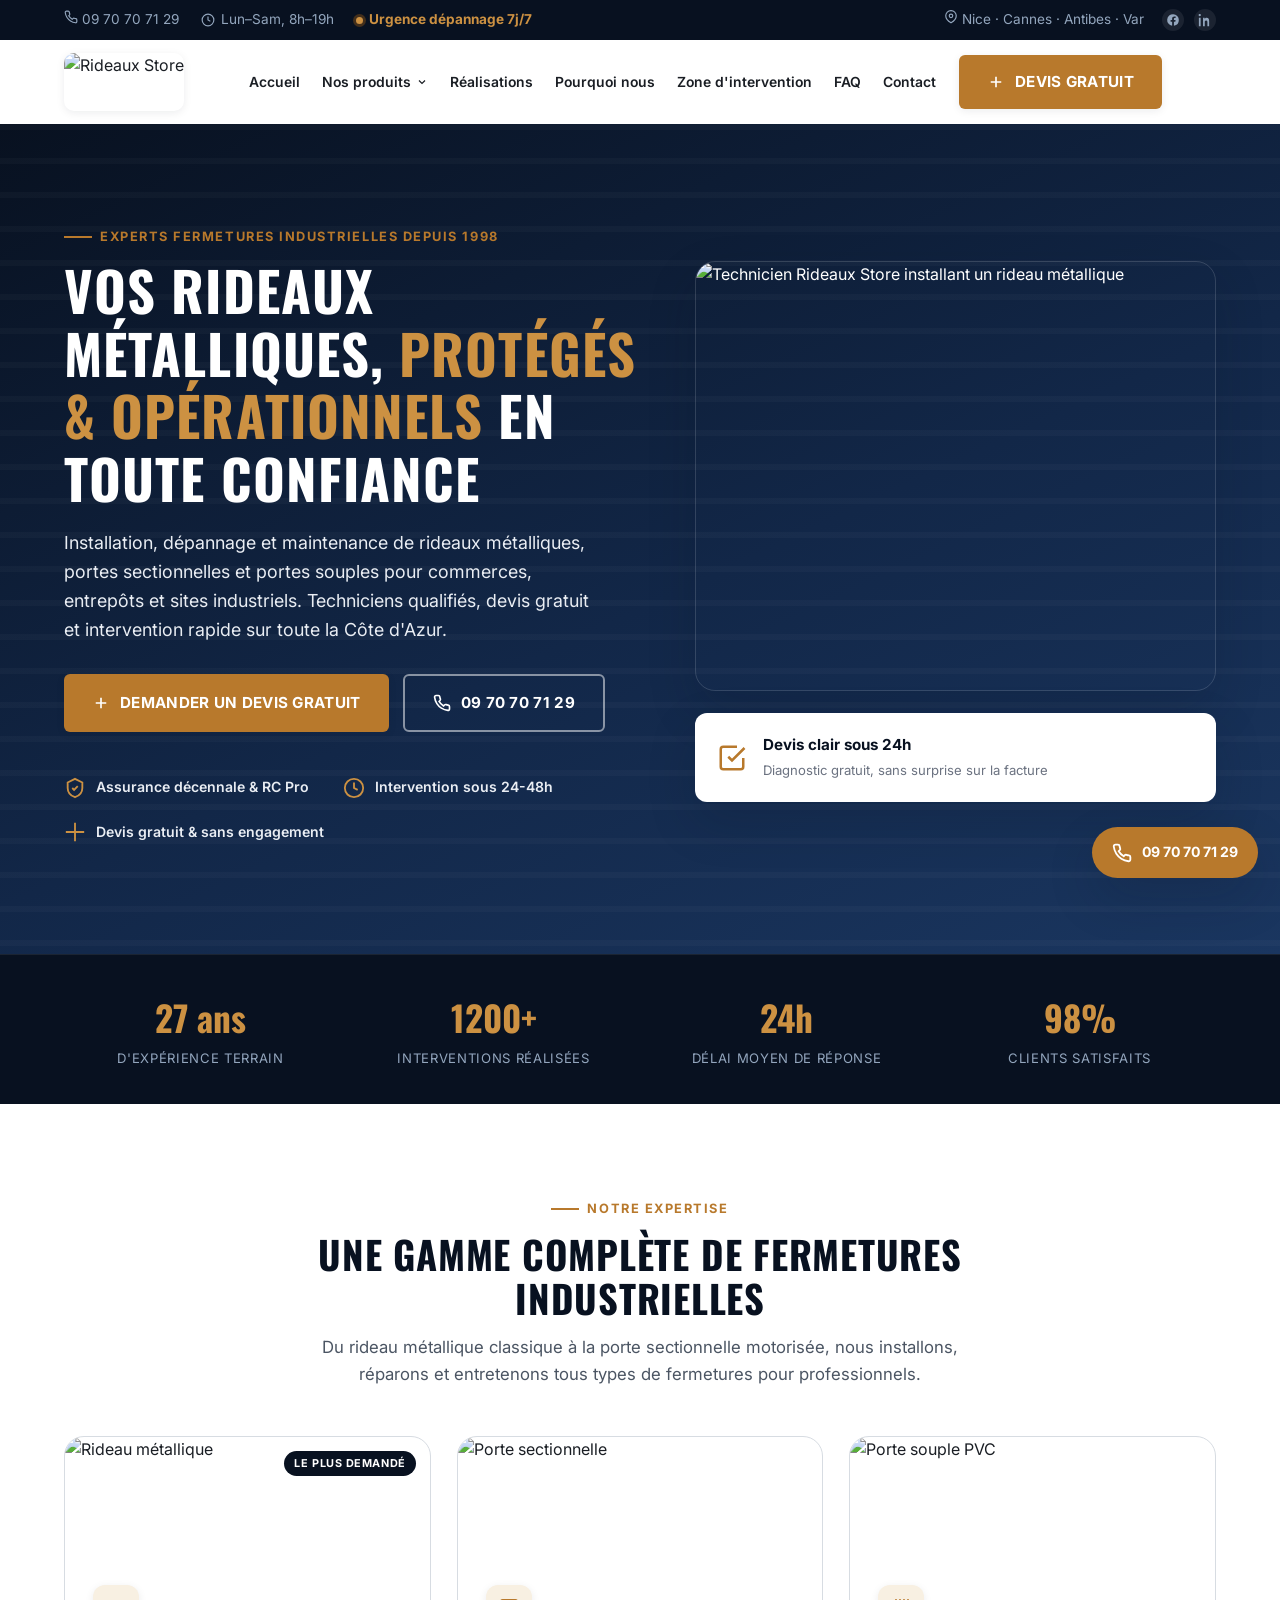
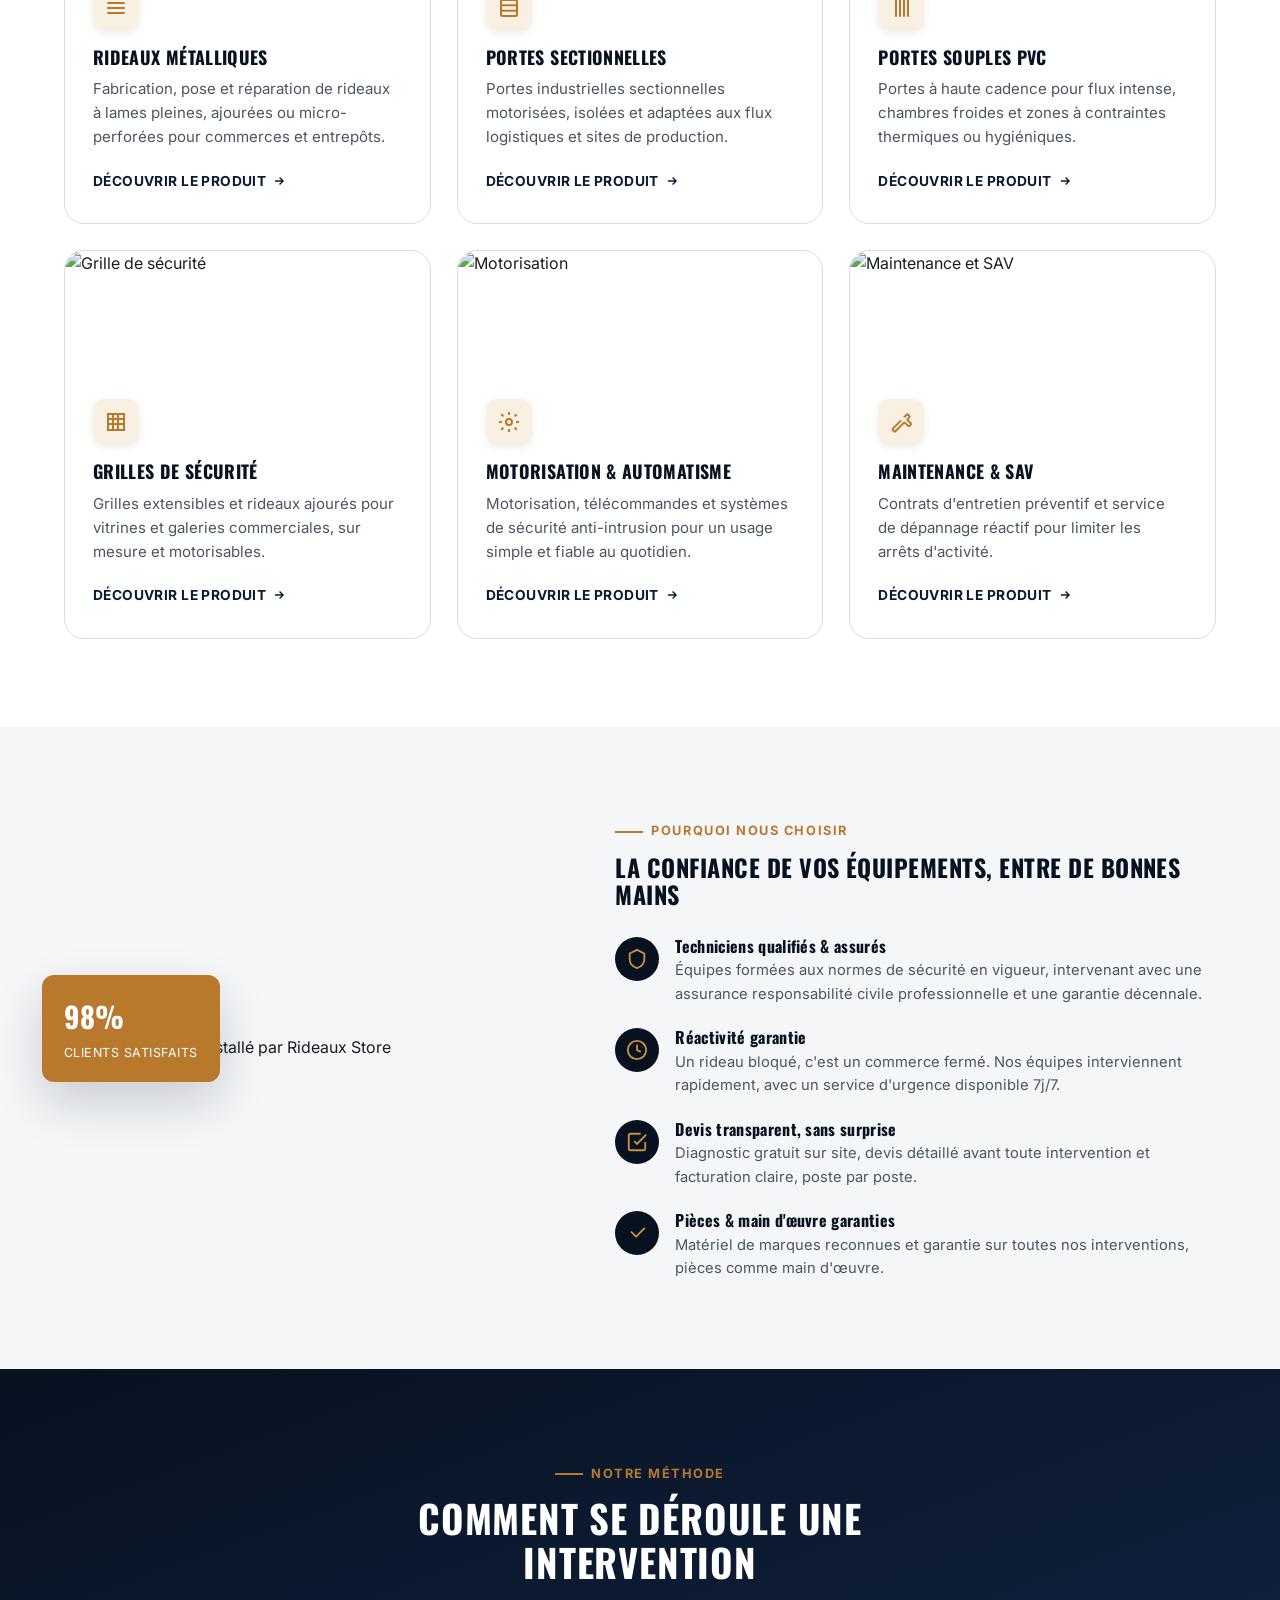
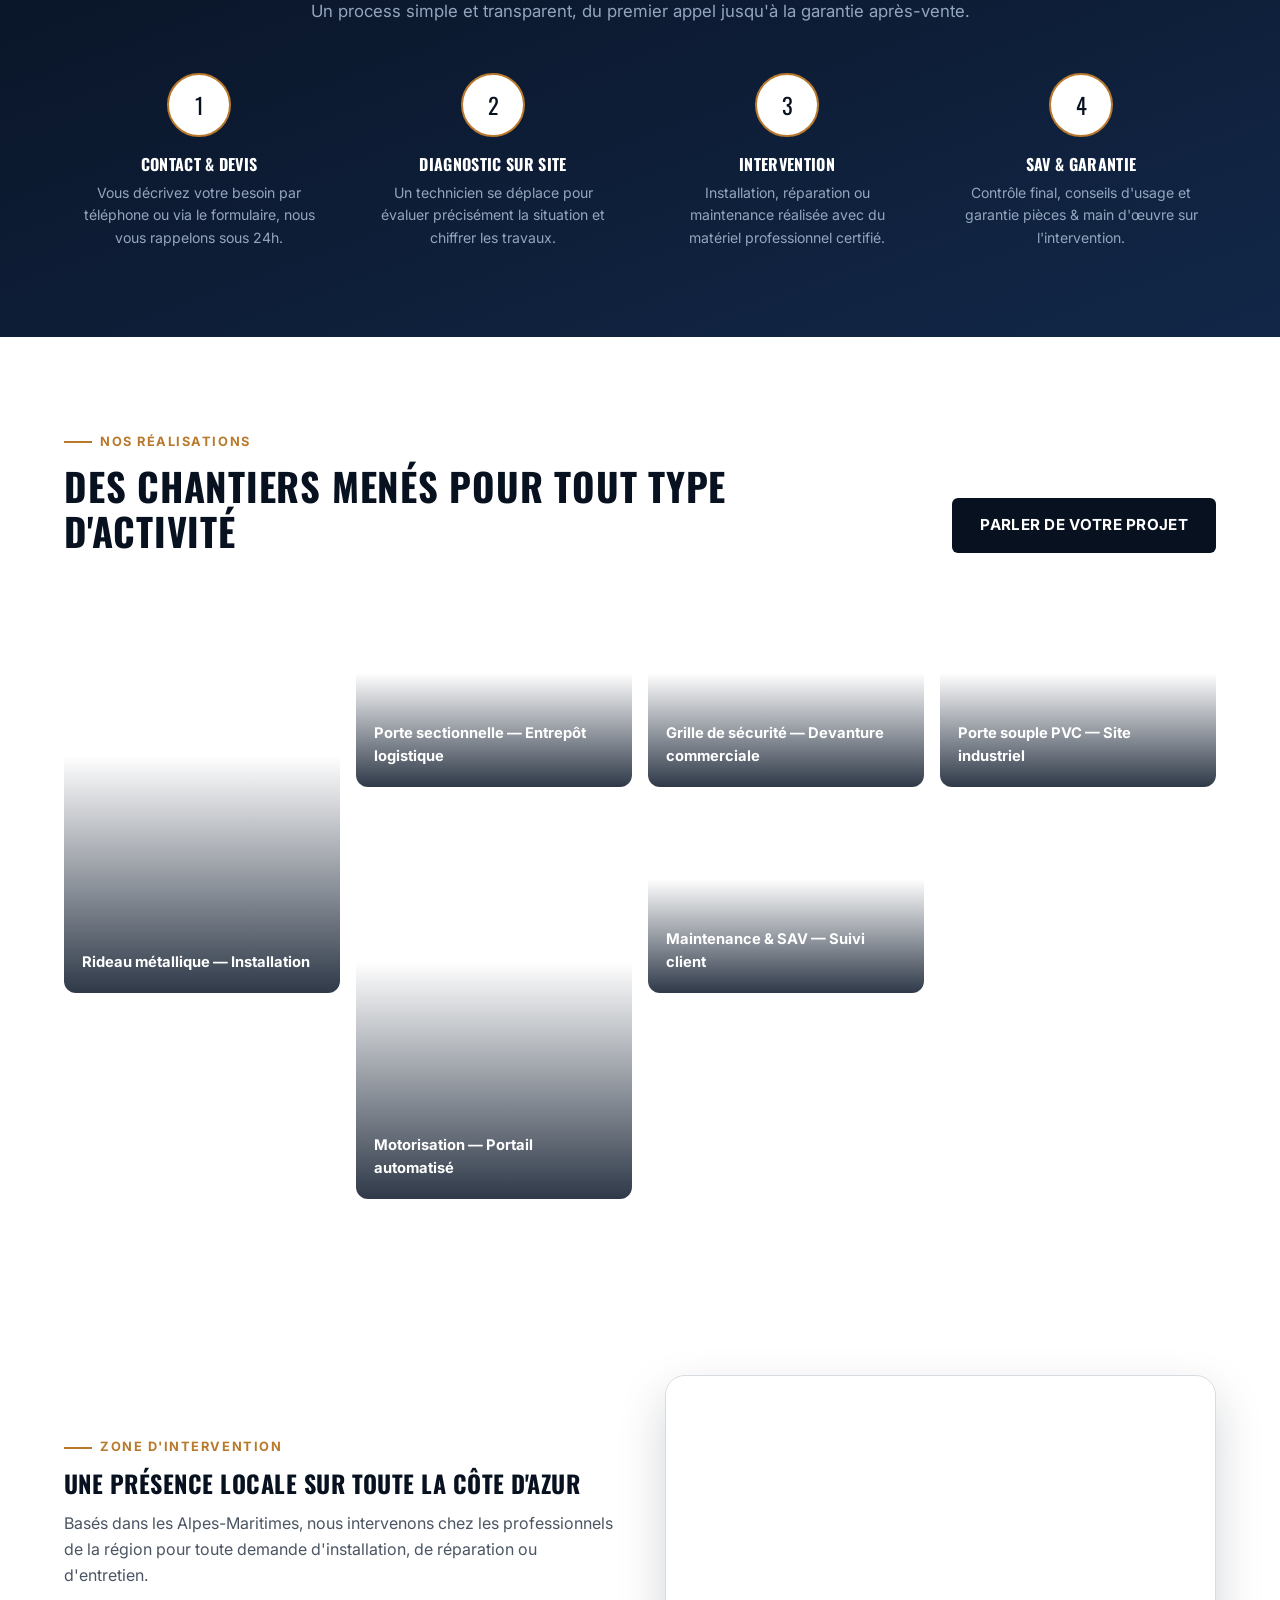
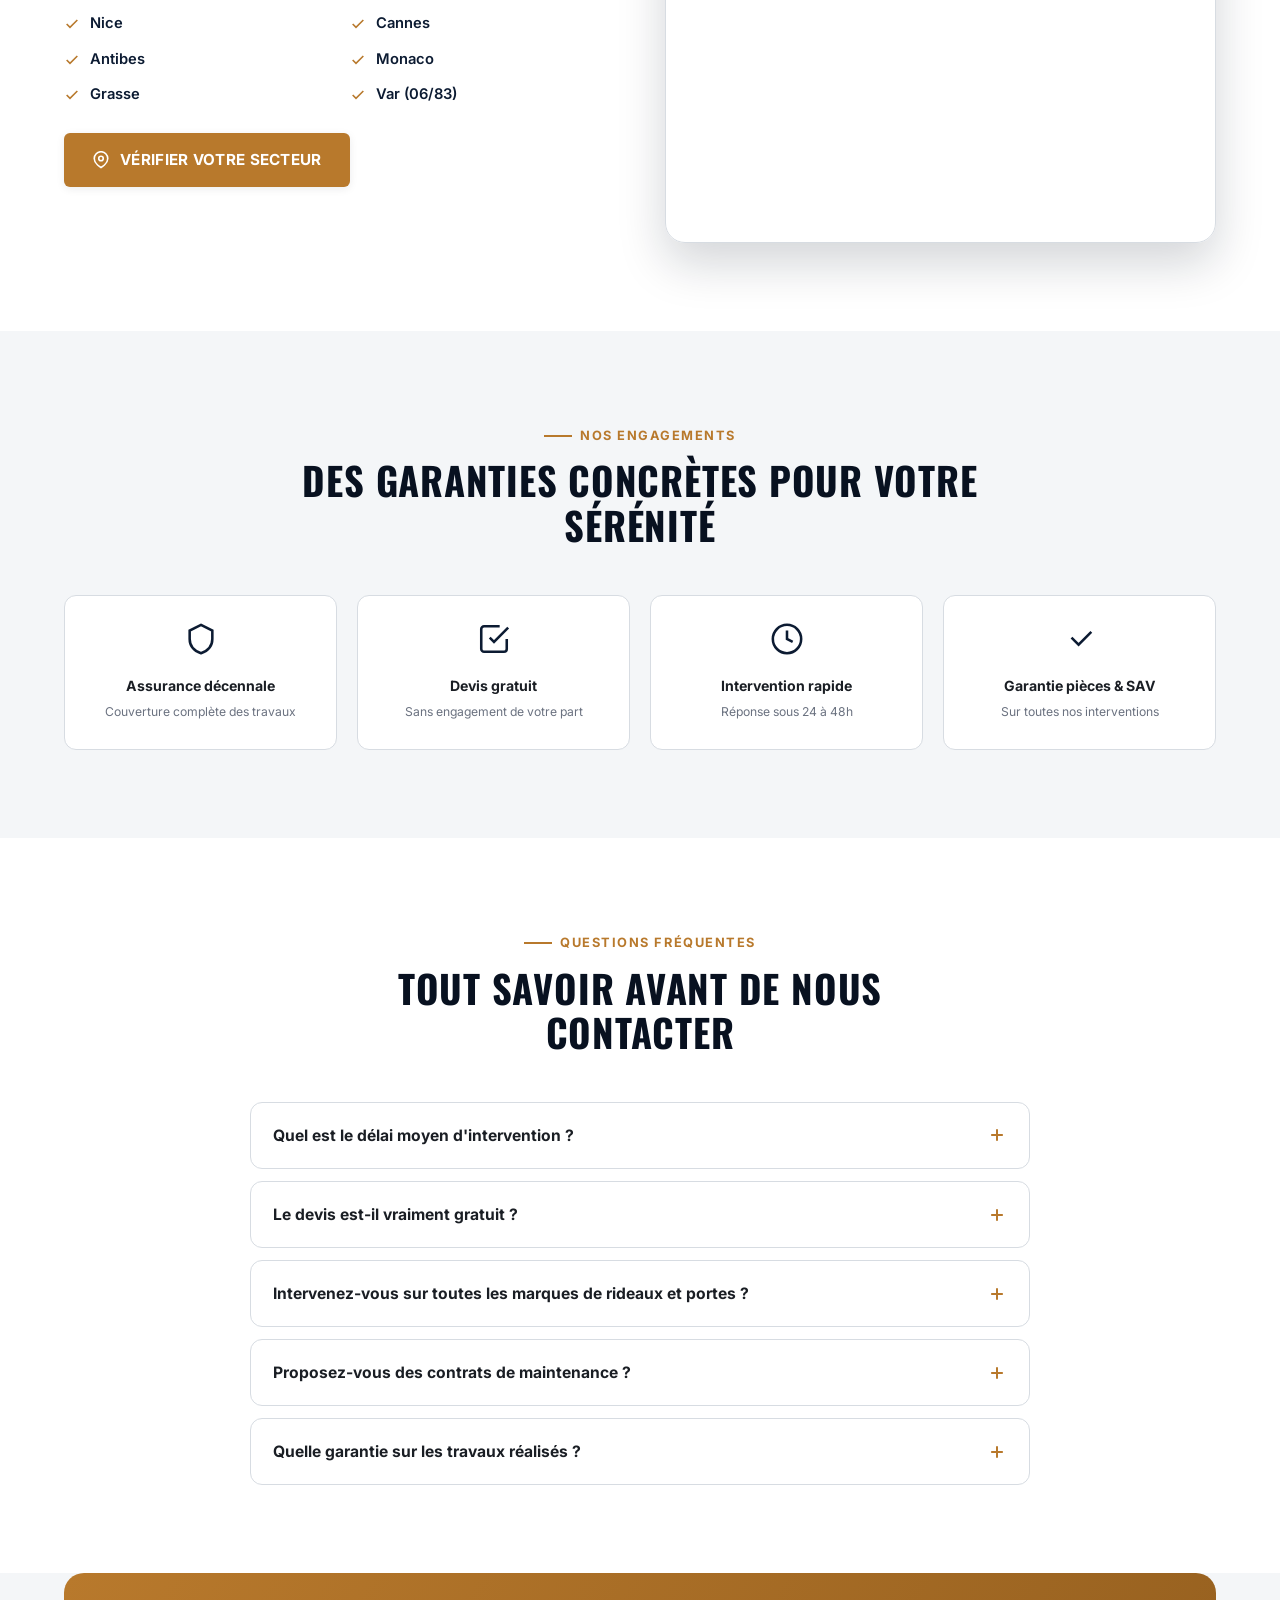
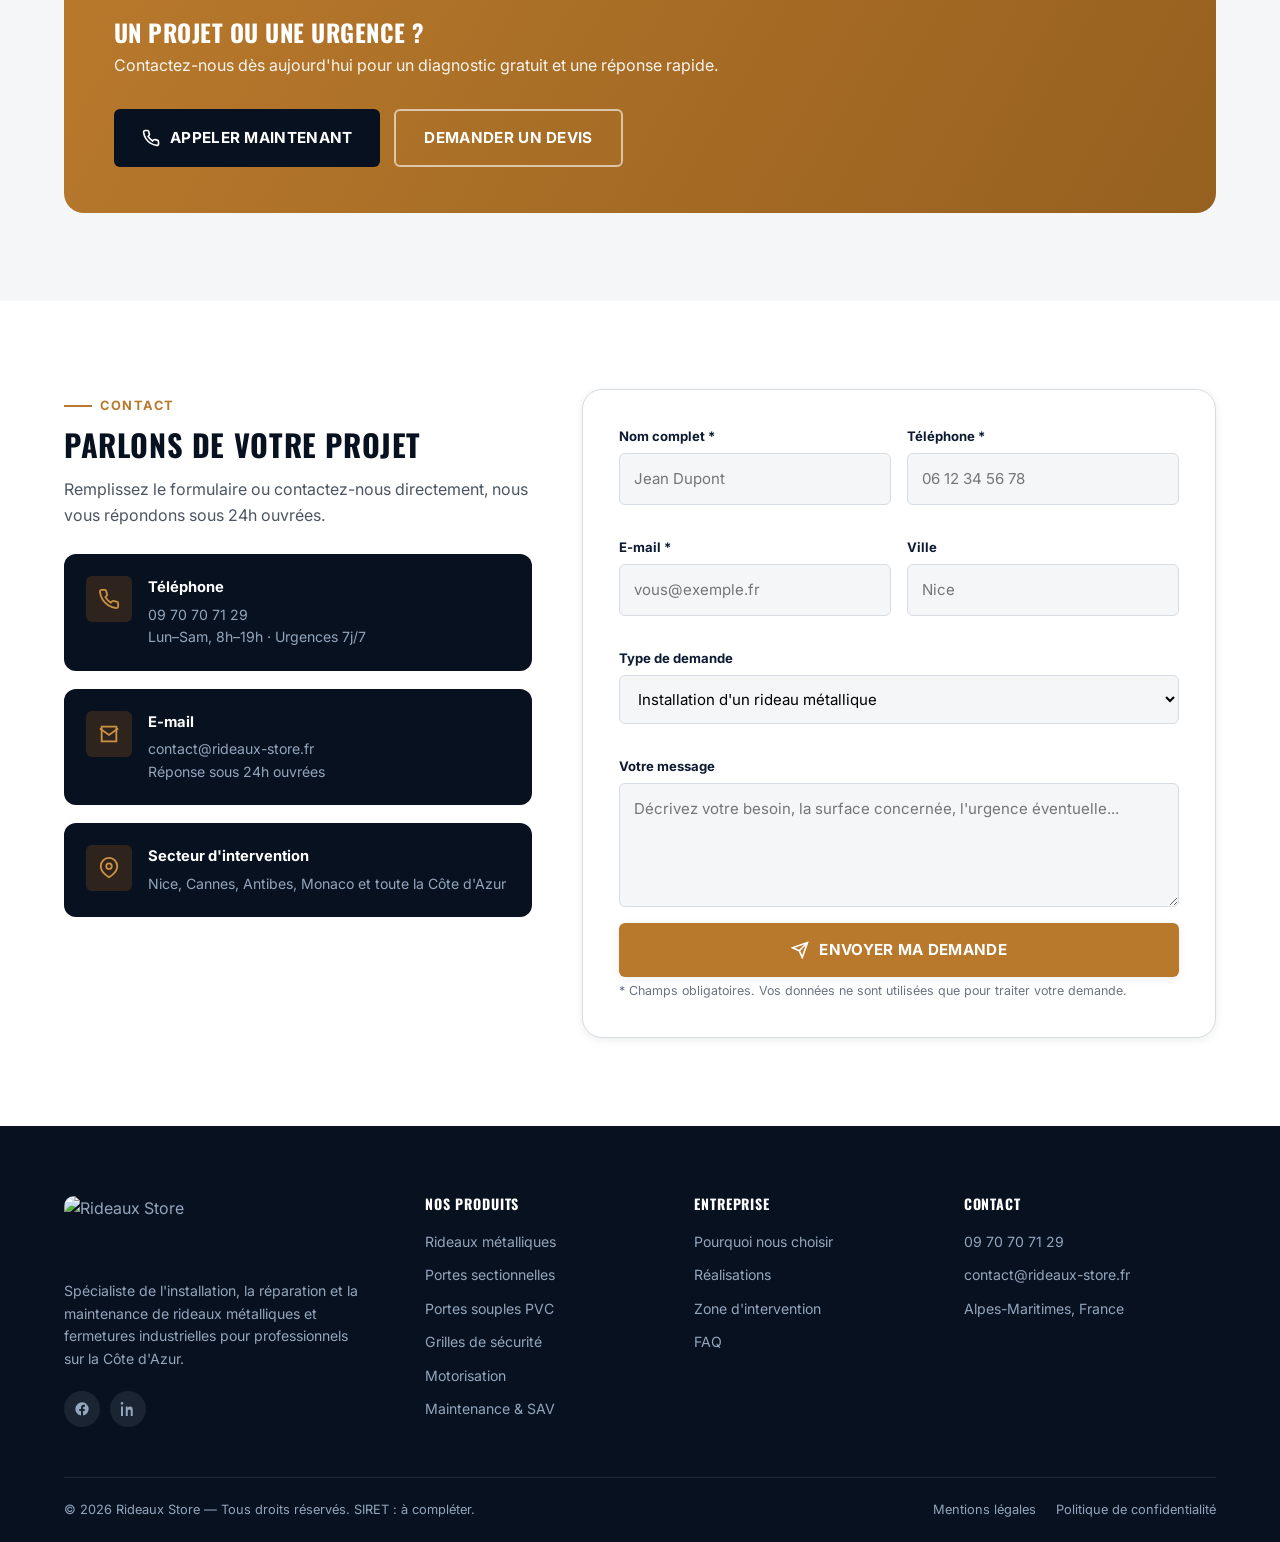
==== commit 9959fe77: "Update index.html" ====
--- a/index.html
+++ b/index.html
@@ -51,7 +51,7 @@
 <header class="site-header">
   <div class="container">
     <a href="#top" class="brand">
-      <img src="Logo Rideaux Store.png" alt="Rideaux Store" class="brand-logo-img">
+      <img src="logo-rideaux-store.png" alt="Rideaux Store" class="brand-logo-img">
     </a>
 
     <button class="nav-toggle" aria-label="Ouvrir le menu" aria-expanded="false">
@@ -112,7 +112,7 @@
 
       <div class="hero-visual reveal in">
         <div class="hero-photo-card">
-          <img src="Rideaux métalliques.jpg" alt="Technicien Rideaux Store installant un rideau métallique" loading="eager">
+          <img src="rideaux-metalliques.jpg" alt="Technicien Rideaux Store installant un rideau métallique" loading="eager">
         </div>
         <div class="hero-quote-mini">
           <svg viewBox="0 0 24 24" fill="none" stroke="currentColor" stroke-width="2"><path d="M9 11l3 3L22 4"/><path d="M21 12v7a2 2 0 0 1-2 2H5a2 2 0 0 1-2-2V5a2 2 0 0 1 2-2h11"/></svg>
@@ -146,7 +146,7 @@
 
       <div class="services-grid">
         <div class="service-card reveal">
-          <div class="service-photo"><span class="tag">Le plus demandé</span><img src="Rideaux métalliques.jpg" alt="Rideau métallique" loading="lazy"></div>
+          <div class="service-photo"><span class="tag">Le plus demandé</span><img src="rideaux-metalliques.jpg" alt="Rideau métallique" loading="lazy"></div>
           <div class="service-body">
             <div class="service-icon"><svg viewBox="0 0 24 24" fill="none" stroke="currentColor" stroke-width="2"><path d="M4 7h16M4 12h16M4 17h16" stroke-linecap="round"/></svg></div>
             <h3>Rideaux métalliques</h3>
@@ -155,7 +155,7 @@
           </div>
         </div>
         <div class="service-card reveal">
-          <div class="service-photo"><img src="Portes sectionnelles.jpg" alt="Porte sectionnelle" loading="lazy"></div>
+          <div class="service-photo"><img src="portes-sectionnelles.jpg" alt="Porte sectionnelle" loading="lazy"></div>
           <div class="service-body">
             <div class="service-icon"><svg viewBox="0 0 24 24" fill="none" stroke="currentColor" stroke-width="2"><rect x="4" y="4" width="16" height="16" rx="1.5"/><path d="M4 9.3h16M4 14.7h16" stroke-linecap="round"/></svg></div>
             <h3>Portes sectionnelles</h3>
@@ -164,7 +164,7 @@
           </div>
         </div>
         <div class="service-card reveal">
-          <div class="service-photo"><img src="Portes souples PVC.jpg" alt="Porte souple PVC" loading="lazy"></div>
+          <div class="service-photo"><img src="portes-souples-pvc.jpg" alt="Porte souple PVC" loading="lazy"></div>
           <div class="service-body">
             <div class="service-icon"><svg viewBox="0 0 24 24" fill="none" stroke="currentColor" stroke-width="2"><path d="M7 4v16M11 4v16M15 4v16M19 4v16" stroke-linecap="round"/></svg></div>
             <h3>Portes souples PVC</h3>
@@ -173,7 +173,7 @@
           </div>
         </div>
         <div class="service-card reveal">
-          <div class="service-photo"><img src="Grilles de sécurité.jpg" alt="Grille de sécurité" loading="lazy"></div>
+          <div class="service-photo"><img src="grilles-securite.jpg" alt="Grille de sécurité" loading="lazy"></div>
           <div class="service-body">
             <div class="service-icon"><svg viewBox="0 0 24 24" fill="none" stroke="currentColor" stroke-width="2"><path d="M4 4h16v16H4z"/><path d="M4 9h16M4 14h16M9 4v16M14 4v16"/></svg></div>
             <h3>Grilles de sécurité</h3>
@@ -182,7 +182,7 @@
           </div>
         </div>
         <div class="service-card reveal">
-          <div class="service-photo"><img src="Motorisation &amp; automatisme portail.jpg" alt="Motorisation" loading="lazy"></div>
+          <div class="service-photo"><img src="motorisation-automatisme.jpg" alt="Motorisation" loading="lazy"></div>
           <div class="service-body">
             <div class="service-icon"><svg viewBox="0 0 24 24" fill="none" stroke="currentColor" stroke-width="2"><circle cx="12" cy="12" r="3"/><path d="M12 2v3M12 19v3M4.2 4.2l2.2 2.2M17.6 17.6l2.2 2.2M2 12h3M19 12h3M4.2 19.8l2.2-2.2M17.6 6.4l2.2-2.2"/></svg></div>
             <h3>Motorisation &amp; automatisme</h3>
@@ -191,7 +191,7 @@
           </div>
         </div>
         <div class="service-card reveal">
-          <div class="service-photo"><img src="Maintenance &amp; SAV.jpg" alt="Maintenance et SAV" loading="lazy"></div>
+          <div class="service-photo"><img src="maintenance-sav.jpg" alt="Maintenance et SAV" loading="lazy"></div>
           <div class="service-body">
             <div class="service-icon"><svg viewBox="0 0 24 24" fill="none" stroke="currentColor" stroke-width="2"><path d="M14.7 6.3a1 1 0 0 0 1.4 0l1.6-1.6a1 1 0 0 1 1.4 0l1.2 1.2a1 1 0 0 1 0 1.4l-1.6 1.6a1 1 0 0 0 0 1.4l3 3a1 1 0 0 1 0 1.4l-1.2 1.2a1 1 0 0 1-1.4 0l-3-3a1 1 0 0 0-1.4 0L6.5 21.2a1 1 0 0 1-1.4 0L3.9 20a1 1 0 0 1 0-1.4L12.1 10.4"/></svg></div>
             <h3>Maintenance &amp; SAV</h3>
@@ -207,7 +207,7 @@
   <section id="pourquoi" class="bg-alt">
     <div class="container split">
       <div class="split-visual reveal">
-        <img src="Motorisation &amp; automatisme portail.jpg" alt="Portail motorisé installé par Rideaux Store" style="border-radius:var(--radius-lg);width:100%;display:block;">
+        <img src="motorisation-automatisme.jpg" alt="Portail motorisé installé par Rideaux Store" style="border-radius:var(--radius-lg);width:100%;display:block;">
         <div class="split-badge">
           <strong>98%</strong>
           <span>Clients satisfaits</span>
@@ -266,12 +266,12 @@
         <a href="#contact" class="btn btn-dark">Parler de votre projet</a>
       </div>
       <div class="gallery-grid">
-        <a href="rideaux-metalliques.html" class="gallery-item tall" style="background-image:url('Rideaux métalliques.jpg');background-size:cover;background-position:center;"><span>Rideau métallique — Installation</span></a>
-        <a href="portes-sectionnelles.html" class="gallery-item" style="background-image:url('Portes sectionnelles.jpg');background-size:cover;background-position:center;"><span>Porte sectionnelle — Entrepôt logistique</span></a>
-        <a href="grilles-securite.html" class="gallery-item" style="background-image:url('Grilles de sécurité.jpg');background-size:cover;background-position:center;"><span>Grille de sécurité — Devanture commerciale</span></a>
-        <a href="portes-souples-pvc.html" class="gallery-item" style="background-image:url('Portes souples PVC.jpg');background-size:cover;background-position:center;"><span>Porte souple PVC — Site industriel</span></a>
-        <a href="motorisation-automatisme.html" class="gallery-item tall" style="background-image:url('Motorisation &amp; automatisme portail.jpg');background-size:cover;background-position:center;"><span>Motorisation — Portail automatisé</span></a>
-        <a href="maintenance-sav.html" class="gallery-item" style="background-image:url('Maintenance &amp; SAV.jpg');background-size:cover;background-position:center;"><span>Maintenance &amp; SAV — Suivi client</span></a>
+        <a href="rideaux-metalliques.html" class="gallery-item tall" style="background-image:url('rideaux-metalliques.jpg');background-size:cover;background-position:center;"><span>Rideau métallique — Installation</span></a>
+        <a href="portes-sectionnelles.html" class="gallery-item" style="background-image:url('portes-sectionnelles.jpg');background-size:cover;background-position:center;"><span>Porte sectionnelle — Entrepôt logistique</span></a>
+        <a href="grilles-securite.html" class="gallery-item" style="background-image:url('grilles-securite.jpg');background-size:cover;background-position:center;"><span>Grille de sécurité — Devanture commerciale</span></a>
+        <a href="portes-souples-pvc.html" class="gallery-item" style="background-image:url('portes-souples-pvc.jpg');background-size:cover;background-position:center;"><span>Porte souple PVC — Site industriel</span></a>
+        <a href="motorisation-automatisme.html" class="gallery-item tall" style="background-image:url('motorisation-automatisme.jpg');background-size:cover;background-position:center;"><span>Motorisation — Portail automatisé</span></a>
+        <a href="maintenance-sav.html" class="gallery-item" style="background-image:url('maintenance-sav.jpg');background-size:cover;background-position:center;"><span>Maintenance &amp; SAV — Suivi client</span></a>
       </div>
     </div>
   </section>
@@ -421,7 +421,7 @@
     <div class="footer-grid">
       <div class="footer-brand">
         <a href="#top" class="brand">
-          <img src="Logo Rideaux Store.png" alt="Rideaux Store" class="brand-logo-img">
+          <img src="logo-rideaux-store.png" alt="Rideaux Store" class="brand-logo-img">
         </a>
         <p>Spécialiste de l'installation, la réparation et la maintenance de rideaux métalliques et fermetures industrielles pour professionnels sur la Côte d'Azur.</p>
         <div class="footer-social">
--- a/css/style.css
+++ b/css/style.css
@@ -209,7 +209,6 @@
 .main-nav a.nav-link:hover { background: var(--steel-100); color: var(--navy-950); }
 .has-dropdown { position: relative; }
 .has-dropdown svg { width: 12px; height: 12px; transition: transform 0.15s ease; }
-.has-dropdown:hover svg { transform: rotate(180deg); }
 .dropdown {
   position: absolute;
   top: calc(100% + 10px);
@@ -224,7 +223,10 @@
   transform: translateY(8px);
   transition: all 0.18s ease;
 }
-.has-dropdown:hover .dropdown { opacity: 1; visibility: visible; transform: translateY(0); }
+@media (min-width: 1081px) {
+  .has-dropdown:hover svg { transform: rotate(180deg); }
+  .has-dropdown:hover .dropdown { opacity: 1; visibility: visible; transform: translateY(0); }
+}
 .dropdown a {
   display: flex;
   align-items: center;
@@ -254,7 +256,7 @@
 @media (max-width: 1080px) {
   .main-nav { position: fixed; top: 0; right: -100%; height: 100vh; width: min(340px, 88vw);
     background: var(--white); flex-direction: column; align-items: stretch; padding: 90px 22px 24px;
-    box-shadow: var(--shadow-lg); transition: right 0.25s ease; overflow-y: auto; }
+    box-shadow: var(--shadow-lg); transition: right 0.25s ease; overflow-y: auto; z-index: 495; }
   .main-nav.open { right: 0; }
   .main-nav > ul { flex-direction: column; align-items: stretch; gap: 2px; width: 100%; }
   .dropdown { position: static; width: 100%; opacity: 1; visibility: visible; transform: none; box-shadow: none;
@@ -697,34 +699,75 @@
 .reveal.in { opacity: 1; transform: translateY(0); }
 
 /* Shutter intro (opening animation on site load) ------------------------------------------- */
+#shutter-intro-box {
+  position: fixed;
+  top: 0; left: 0; right: 0;
+  height: 30px;
+  z-index: 10000;
+  background: linear-gradient(180deg, var(--navy-700), var(--navy-950) 70%);
+  border-bottom: 3px solid var(--amber-500);
+  box-shadow: 0 6px 14px rgba(0,0,0,0.45);
+  animation: shutter-box-fade 1.5s 0.4s ease forwards;
+}
+#shutter-intro-box::before {
+  content: "";
+  position: absolute; inset: 0;
+  background-image: radial-gradient(circle, rgba(255,255,255,0.35) 1.5px, transparent 1.6px);
+  background-size: 64px 100%;
+  background-position: 24px center;
+  opacity: 0.5;
+}
 #shutter-intro {
   position: fixed;
   inset: 0;
   z-index: 9999;
   background-color: var(--steel-500);
-  background-image: repeating-linear-gradient(
-    180deg,
-    rgba(10, 22, 40, 0) 0px, rgba(10, 22, 40, 0) 26px,
-    rgba(10, 22, 40, 0.22) 26px, rgba(10, 22, 40, 0.22) 30px
-  );
-  animation: shutter-open 1.3s 0.35s cubic-bezier(.61,0,.3,1) forwards;
+  background-image:
+    radial-gradient(ellipse at 15% 0%, rgba(255,255,255,0.10), transparent 55%),
+    repeating-linear-gradient(
+      180deg,
+      rgba(8,17,32,0.42) 0px, rgba(8,17,32,0.42) 3px,
+      rgba(255,255,255,0.16) 3px, rgba(255,255,255,0.16) 6px,
+      rgba(255,255,255,0) 6px, rgba(255,255,255,0) 22px,
+      rgba(8,17,32,0.18) 22px, rgba(8,17,32,0.18) 30px
+    );
+  box-shadow: 0 30px 60px -10px rgba(0,0,0,0.55);
+  animation: shutter-open 1.5s 0.4s cubic-bezier(.61,0,.3,1) forwards;
 }
 .shutter-intro-bar {
   position: absolute;
   left: 0; right: 0; bottom: 0;
-  height: 36px;
-  background: var(--navy-950);
+  height: 38px;
+  background: linear-gradient(180deg, var(--navy-800), var(--navy-950));
   border-top: 4px solid var(--amber-500);
+  display: flex;
+  align-items: center;
+  justify-content: center;
+}
+.shutter-intro-bar::before {
+  content: "";
+  width: 64px; height: 8px;
+  border-radius: 4px;
+  background: rgba(255,255,255,0.14);
+  box-shadow: inset 0 1px 2px rgba(0,0,0,0.4);
 }
 @keyframes shutter-open {
-  0%   { transform: translateY(0); }
-  8%   { transform: translateY(0); }
-  78%  { transform: translateY(-97%); }
-  92%  { transform: translateY(-101.5%); }
-  100% { transform: translateY(-100%); visibility: hidden; pointer-events: none; }
+  0%   { transform: translate(0, 0); }
+  3%   { transform: translate(-3px, 0); }
+  6%   { transform: translate(3px, 0); }
+  9%   { transform: translate(-2px, 0); }
+  12%  { transform: translate(2px, 0); }
+  16%  { transform: translate(0, 0); }
+  80%  { transform: translate(0, -97%); }
+  92%  { transform: translate(0, -101.5%); }
+  100% { transform: translate(0, -100%); visibility: hidden; pointer-events: none; }
+}
+@keyframes shutter-box-fade {
+  0%, 88%  { opacity: 1; }
+  100% { opacity: 0; visibility: hidden; }
 }
 @media (prefers-reduced-motion: reduce) {
-  #shutter-intro { display: none; }
+  #shutter-intro, #shutter-intro-box { display: none; }
 }
 
 /* Real photo blocks (hero + réalisations) --------------------------------------------------- */
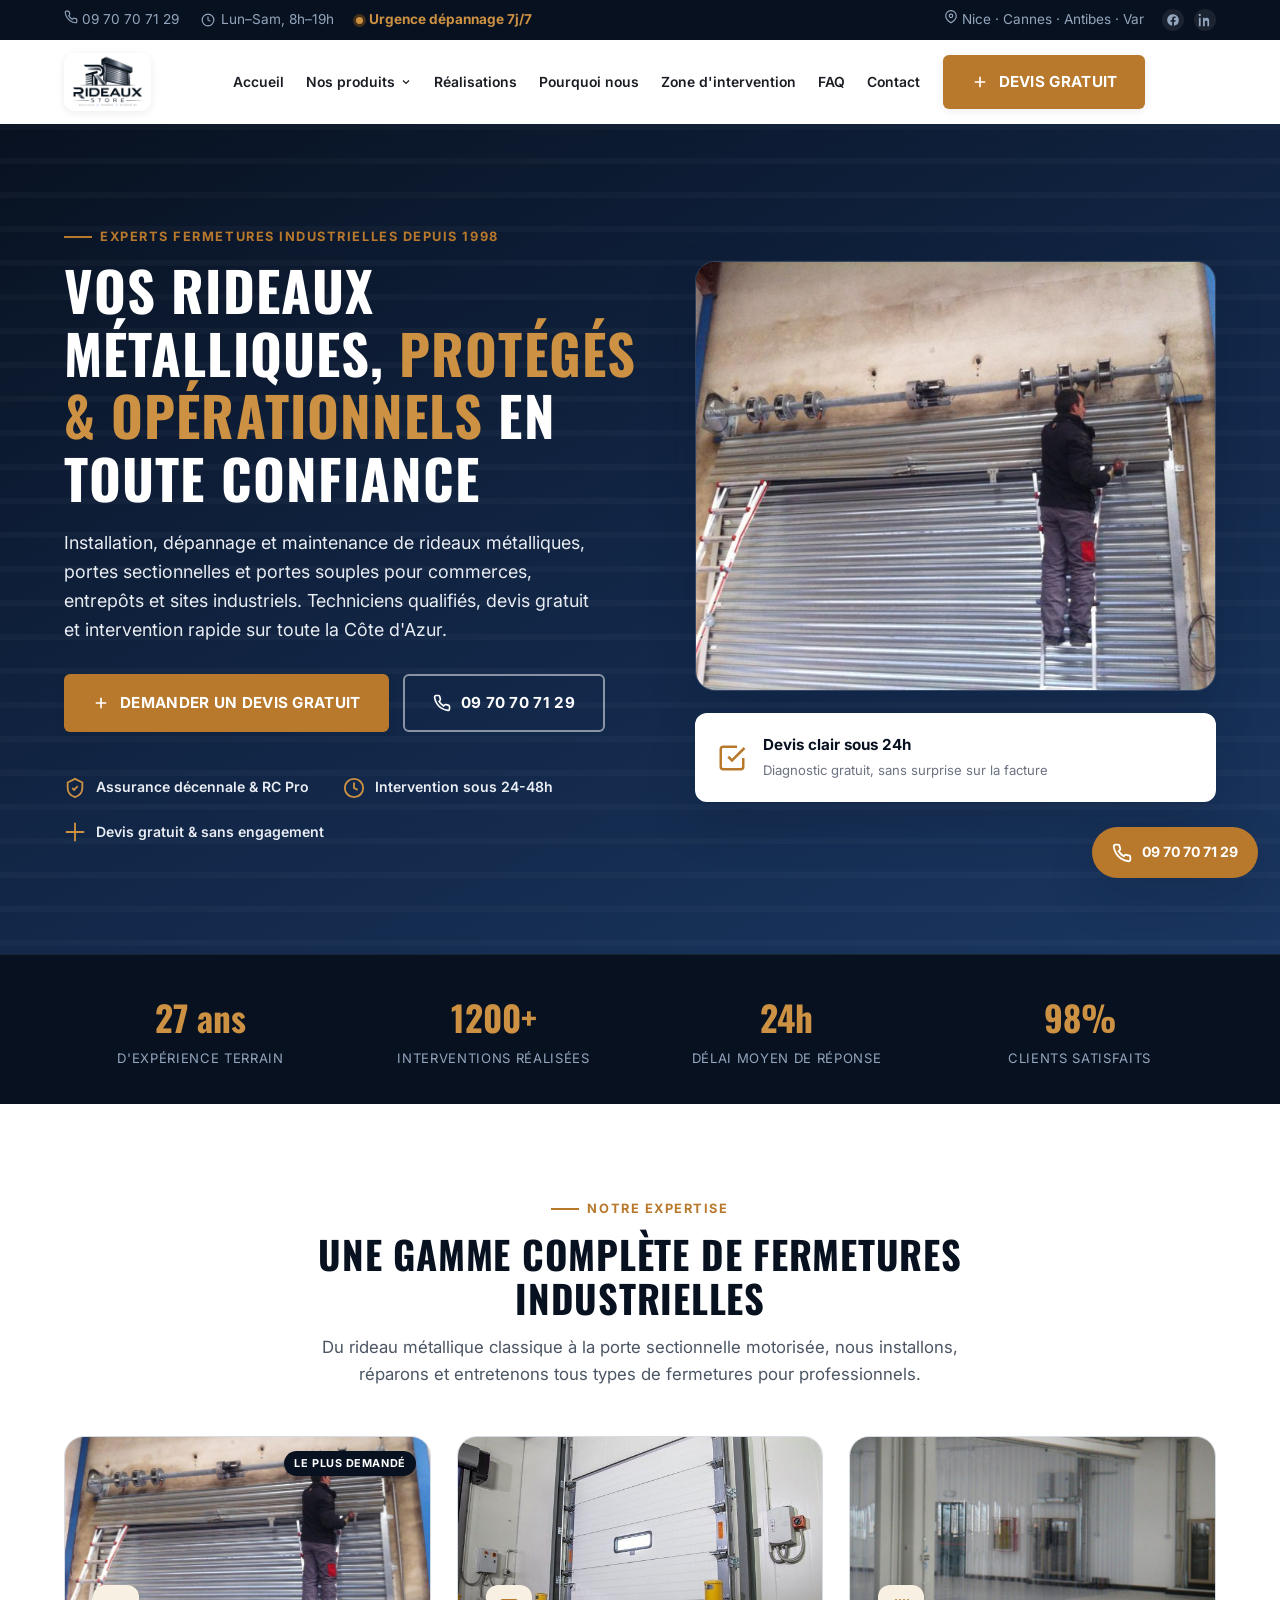
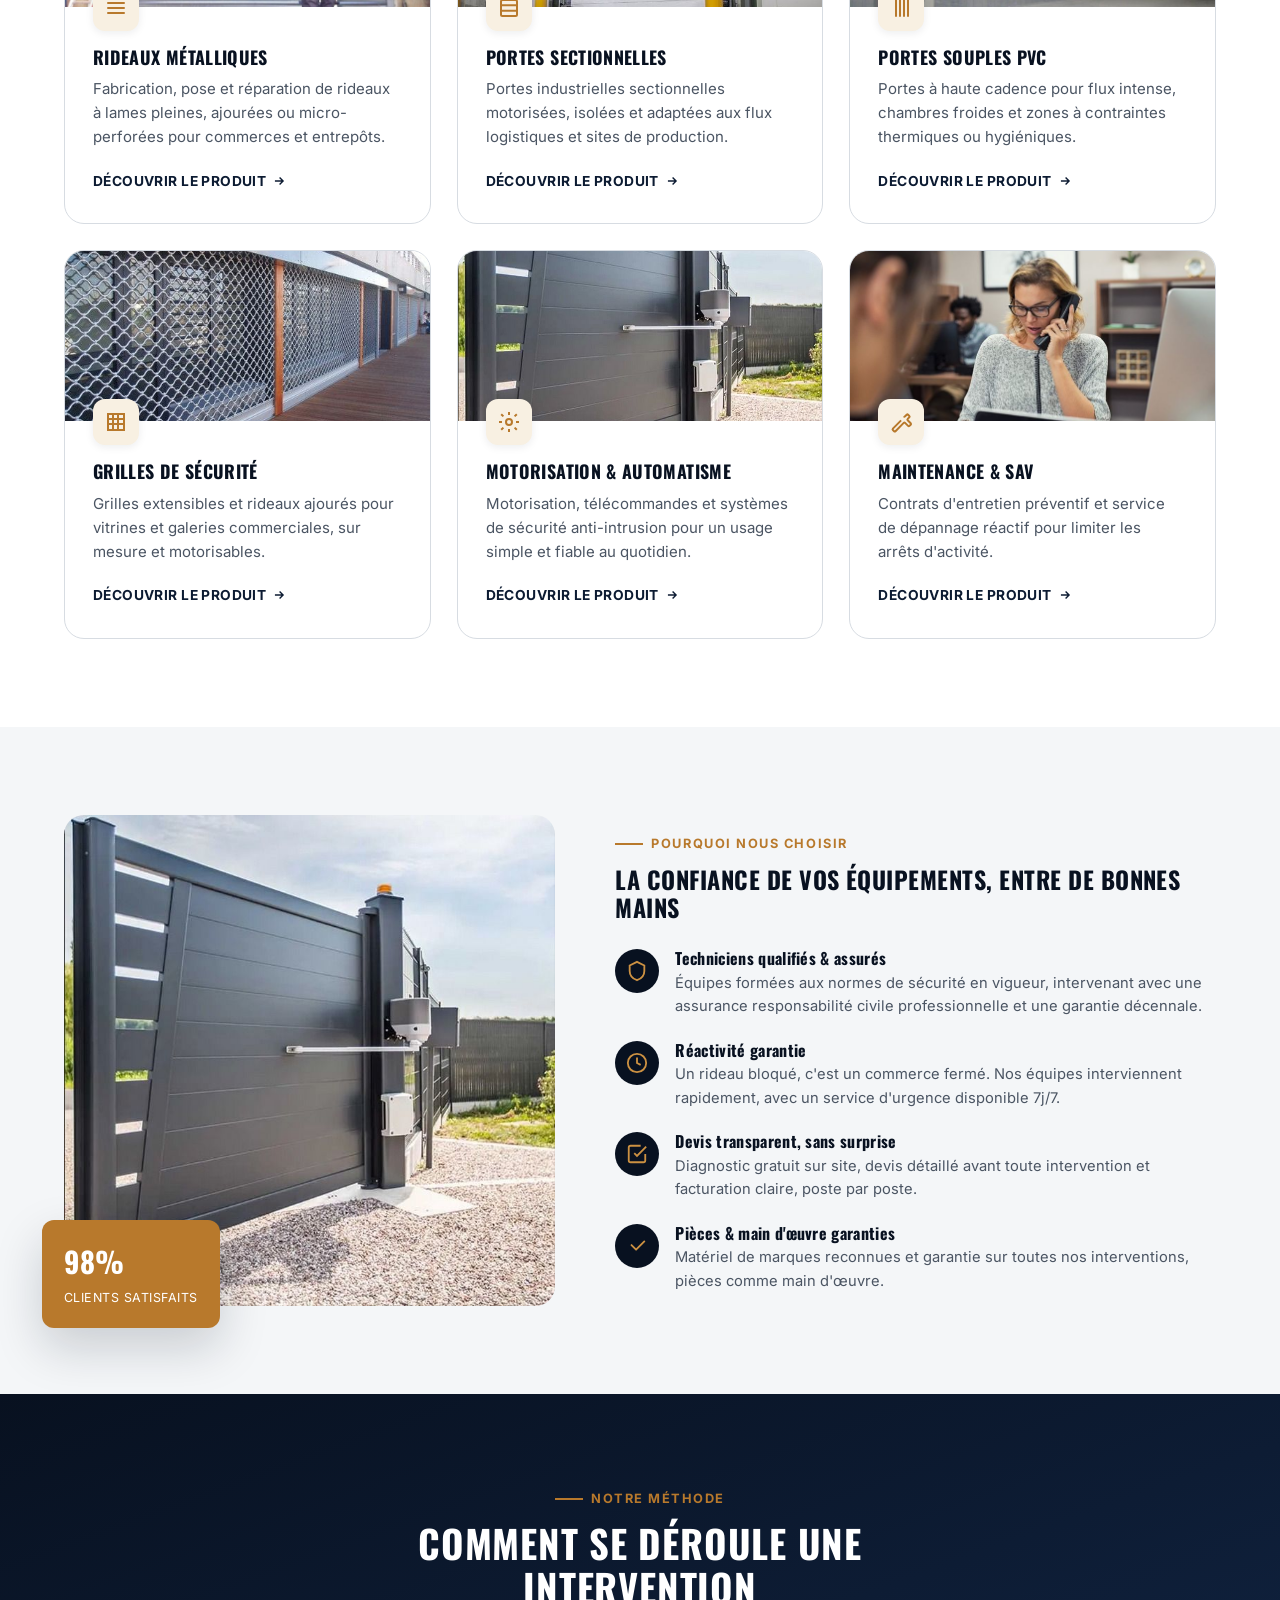
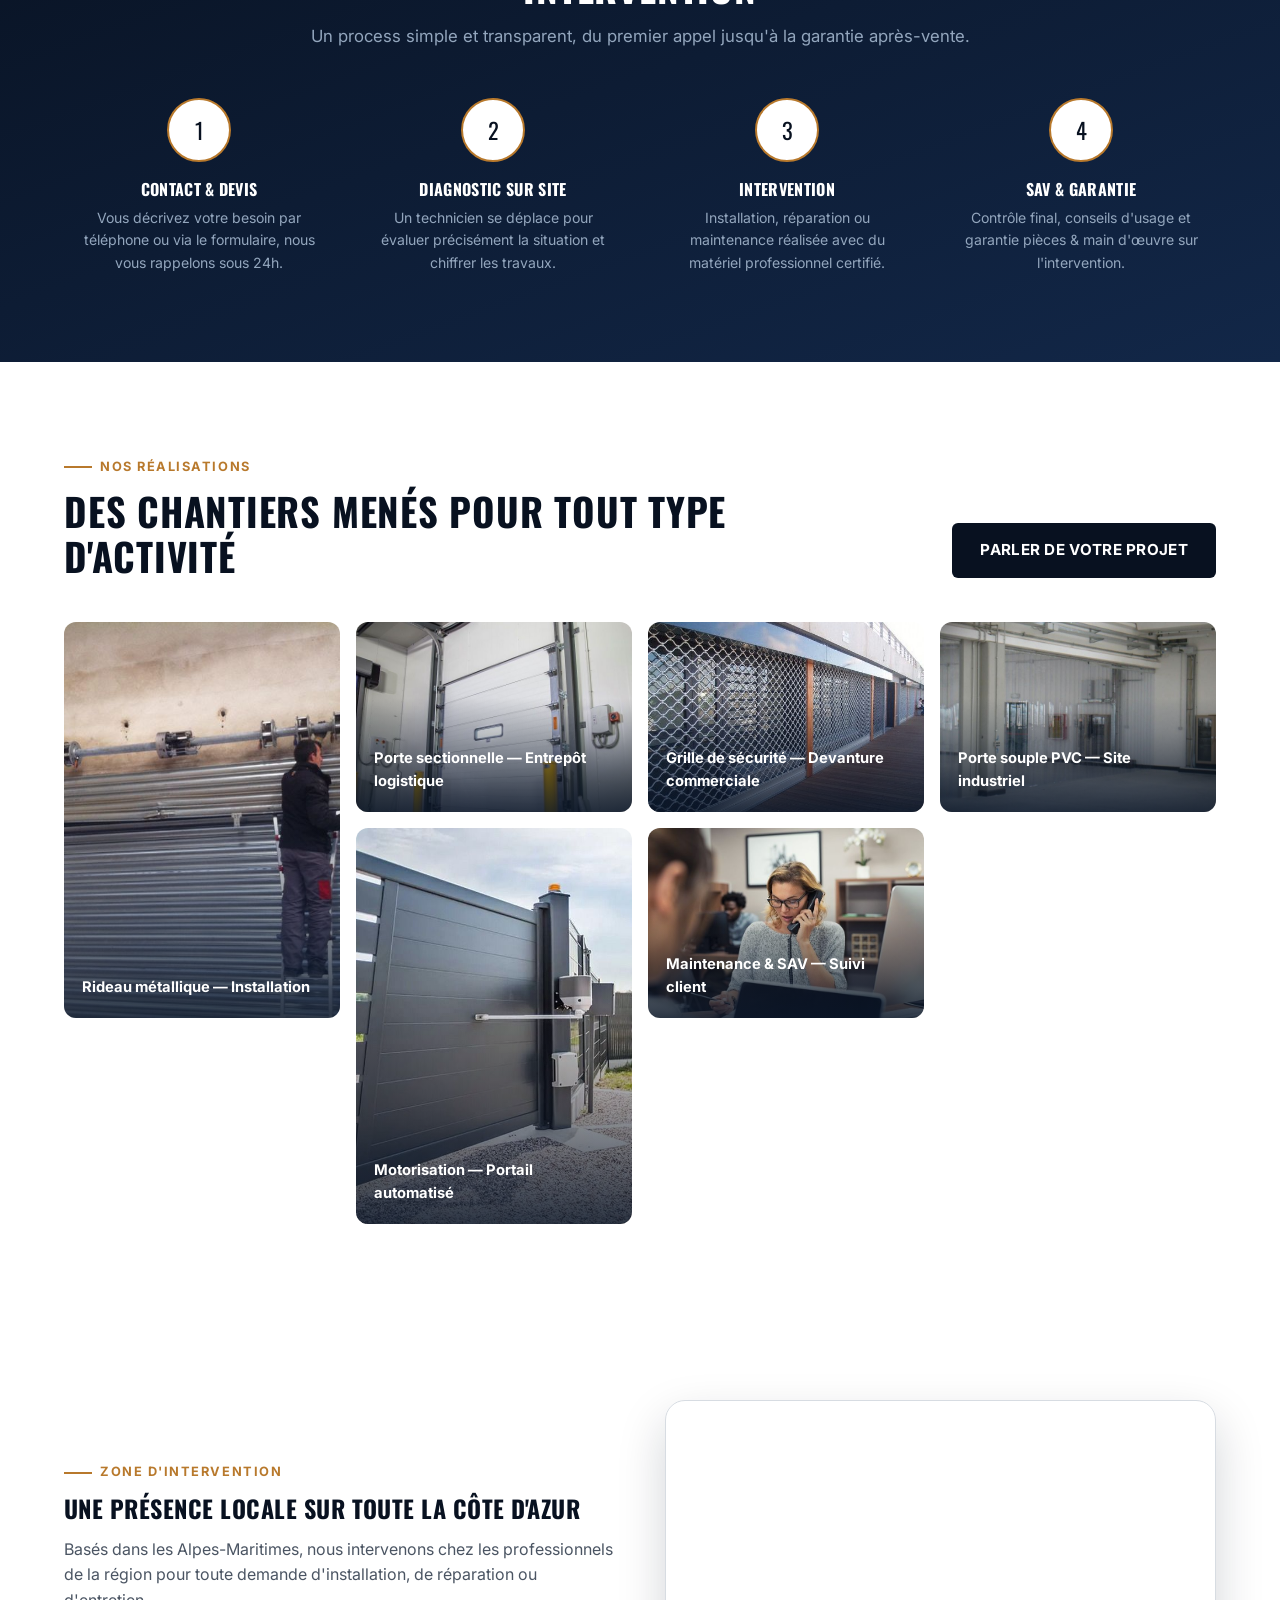
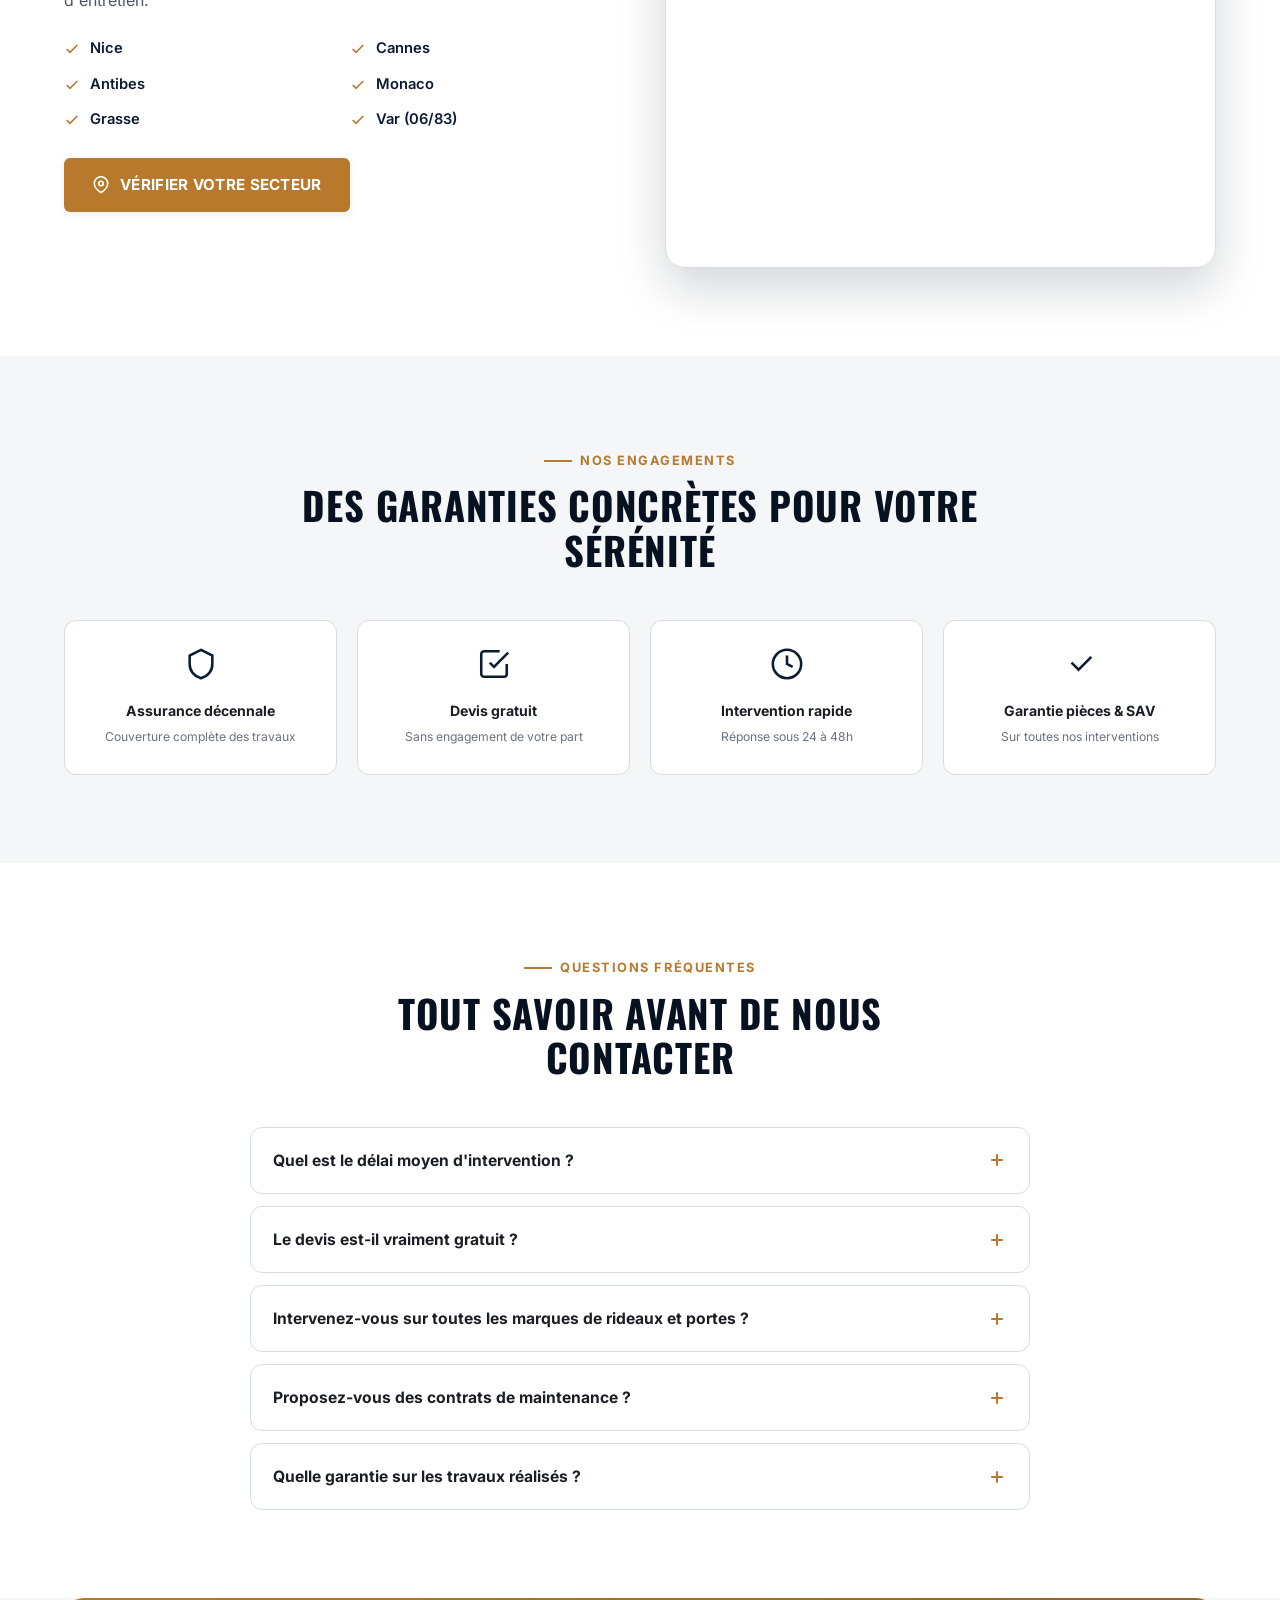
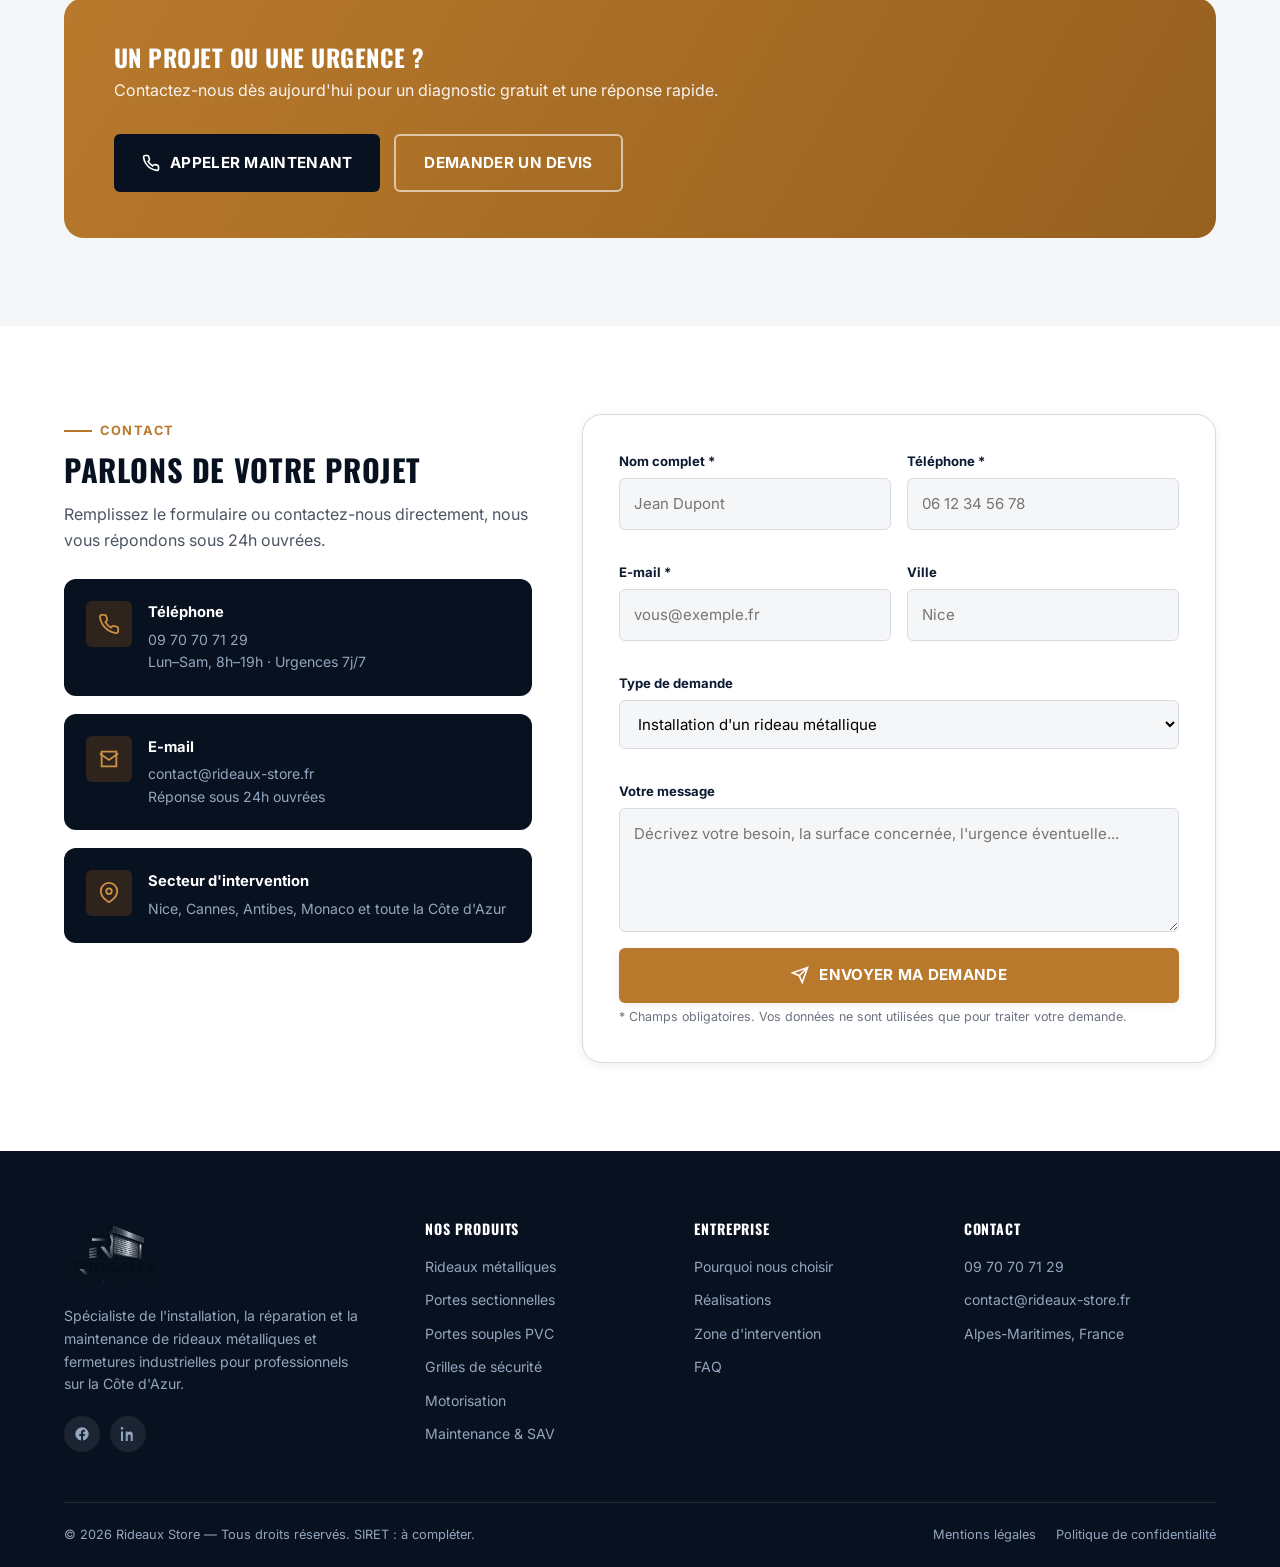
==== commit cb973503: "Update index.html" ====
--- a/index.html
+++ b/index.html
@@ -51,7 +51,7 @@
 <header class="site-header">
   <div class="container">
     <a href="#top" class="brand">
-      <img src="logo-rideaux-store.png" alt="Rideaux Store" class="brand-logo-img">
+      <img src="Logo Rideaux Store.png" alt="Rideaux Store" class="brand-logo-img">
     </a>
 
     <button class="nav-toggle" aria-label="Ouvrir le menu" aria-expanded="false">
@@ -112,7 +112,7 @@
 
       <div class="hero-visual reveal in">
         <div class="hero-photo-card">
-          <img src="rideaux-metalliques.jpg" alt="Technicien Rideaux Store installant un rideau métallique" loading="eager">
+          <img src="Rideaux métalliques.jpg" alt="Technicien Rideaux Store installant un rideau métallique" loading="eager">
         </div>
         <div class="hero-quote-mini">
           <svg viewBox="0 0 24 24" fill="none" stroke="currentColor" stroke-width="2"><path d="M9 11l3 3L22 4"/><path d="M21 12v7a2 2 0 0 1-2 2H5a2 2 0 0 1-2-2V5a2 2 0 0 1 2-2h11"/></svg>
@@ -146,7 +146,7 @@
 
       <div class="services-grid">
         <div class="service-card reveal">
-          <div class="service-photo"><span class="tag">Le plus demandé</span><img src="rideaux-metalliques.jpg" alt="Rideau métallique" loading="lazy"></div>
+          <div class="service-photo"><span class="tag">Le plus demandé</span><img src="Rideaux métalliques.jpg" alt="Rideau métallique" loading="lazy"></div>
           <div class="service-body">
             <div class="service-icon"><svg viewBox="0 0 24 24" fill="none" stroke="currentColor" stroke-width="2"><path d="M4 7h16M4 12h16M4 17h16" stroke-linecap="round"/></svg></div>
             <h3>Rideaux métalliques</h3>
@@ -155,7 +155,7 @@
           </div>
         </div>
         <div class="service-card reveal">
-          <div class="service-photo"><img src="portes-sectionnelles.jpg" alt="Porte sectionnelle" loading="lazy"></div>
+          <div class="service-photo"><img src="Portes sectionnelles.jpg" alt="Porte sectionnelle" loading="lazy"></div>
           <div class="service-body">
             <div class="service-icon"><svg viewBox="0 0 24 24" fill="none" stroke="currentColor" stroke-width="2"><rect x="4" y="4" width="16" height="16" rx="1.5"/><path d="M4 9.3h16M4 14.7h16" stroke-linecap="round"/></svg></div>
             <h3>Portes sectionnelles</h3>
@@ -164,7 +164,7 @@
           </div>
         </div>
         <div class="service-card reveal">
-          <div class="service-photo"><img src="portes-souples-pvc.jpg" alt="Porte souple PVC" loading="lazy"></div>
+          <div class="service-photo"><img src="Portes souples PVC.jpg" alt="Porte souple PVC" loading="lazy"></div>
           <div class="service-body">
             <div class="service-icon"><svg viewBox="0 0 24 24" fill="none" stroke="currentColor" stroke-width="2"><path d="M7 4v16M11 4v16M15 4v16M19 4v16" stroke-linecap="round"/></svg></div>
             <h3>Portes souples PVC</h3>
@@ -173,7 +173,7 @@
           </div>
         </div>
         <div class="service-card reveal">
-          <div class="service-photo"><img src="grilles-securite.jpg" alt="Grille de sécurité" loading="lazy"></div>
+          <div class="service-photo"><img src="Grilles de sécurité.jpg" alt="Grille de sécurité" loading="lazy"></div>
           <div class="service-body">
             <div class="service-icon"><svg viewBox="0 0 24 24" fill="none" stroke="currentColor" stroke-width="2"><path d="M4 4h16v16H4z"/><path d="M4 9h16M4 14h16M9 4v16M14 4v16"/></svg></div>
             <h3>Grilles de sécurité</h3>
@@ -182,7 +182,7 @@
           </div>
         </div>
         <div class="service-card reveal">
-          <div class="service-photo"><img src="motorisation-automatisme.jpg" alt="Motorisation" loading="lazy"></div>
+          <div class="service-photo"><img src="Motorisation &amp; automatisme portail.jpg" alt="Motorisation" loading="lazy"></div>
           <div class="service-body">
             <div class="service-icon"><svg viewBox="0 0 24 24" fill="none" stroke="currentColor" stroke-width="2"><circle cx="12" cy="12" r="3"/><path d="M12 2v3M12 19v3M4.2 4.2l2.2 2.2M17.6 17.6l2.2 2.2M2 12h3M19 12h3M4.2 19.8l2.2-2.2M17.6 6.4l2.2-2.2"/></svg></div>
             <h3>Motorisation &amp; automatisme</h3>
@@ -191,7 +191,7 @@
           </div>
         </div>
         <div class="service-card reveal">
-          <div class="service-photo"><img src="maintenance-sav.jpg" alt="Maintenance et SAV" loading="lazy"></div>
+          <div class="service-photo"><img src="Maintenance &amp; SAV.jpg" alt="Maintenance et SAV" loading="lazy"></div>
           <div class="service-body">
             <div class="service-icon"><svg viewBox="0 0 24 24" fill="none" stroke="currentColor" stroke-width="2"><path d="M14.7 6.3a1 1 0 0 0 1.4 0l1.6-1.6a1 1 0 0 1 1.4 0l1.2 1.2a1 1 0 0 1 0 1.4l-1.6 1.6a1 1 0 0 0 0 1.4l3 3a1 1 0 0 1 0 1.4l-1.2 1.2a1 1 0 0 1-1.4 0l-3-3a1 1 0 0 0-1.4 0L6.5 21.2a1 1 0 0 1-1.4 0L3.9 20a1 1 0 0 1 0-1.4L12.1 10.4"/></svg></div>
             <h3>Maintenance &amp; SAV</h3>
@@ -207,7 +207,7 @@
   <section id="pourquoi" class="bg-alt">
     <div class="container split">
       <div class="split-visual reveal">
-        <img src="motorisation-automatisme.jpg" alt="Portail motorisé installé par Rideaux Store" style="border-radius:var(--radius-lg);width:100%;display:block;">
+        <img src="Motorisation &amp; automatisme portail.jpg" alt="Portail motorisé installé par Rideaux Store" style="border-radius:var(--radius-lg);width:100%;display:block;">
         <div class="split-badge">
           <strong>98%</strong>
           <span>Clients satisfaits</span>
@@ -266,12 +266,12 @@
         <a href="#contact" class="btn btn-dark">Parler de votre projet</a>
       </div>
       <div class="gallery-grid">
-        <a href="rideaux-metalliques.html" class="gallery-item tall" style="background-image:url('rideaux-metalliques.jpg');background-size:cover;background-position:center;"><span>Rideau métallique — Installation</span></a>
-        <a href="portes-sectionnelles.html" class="gallery-item" style="background-image:url('portes-sectionnelles.jpg');background-size:cover;background-position:center;"><span>Porte sectionnelle — Entrepôt logistique</span></a>
-        <a href="grilles-securite.html" class="gallery-item" style="background-image:url('grilles-securite.jpg');background-size:cover;background-position:center;"><span>Grille de sécurité — Devanture commerciale</span></a>
-        <a href="portes-souples-pvc.html" class="gallery-item" style="background-image:url('portes-souples-pvc.jpg');background-size:cover;background-position:center;"><span>Porte souple PVC — Site industriel</span></a>
-        <a href="motorisation-automatisme.html" class="gallery-item tall" style="background-image:url('motorisation-automatisme.jpg');background-size:cover;background-position:center;"><span>Motorisation — Portail automatisé</span></a>
-        <a href="maintenance-sav.html" class="gallery-item" style="background-image:url('maintenance-sav.jpg');background-size:cover;background-position:center;"><span>Maintenance &amp; SAV — Suivi client</span></a>
+        <a href="rideaux-metalliques.html" class="gallery-item tall" style="background-image:url('Rideaux métalliques.jpg');background-size:cover;background-position:center;"><span>Rideau métallique — Installation</span></a>
+        <a href="portes-sectionnelles.html" class="gallery-item" style="background-image:url('Portes sectionnelles.jpg');background-size:cover;background-position:center;"><span>Porte sectionnelle — Entrepôt logistique</span></a>
+        <a href="grilles-securite.html" class="gallery-item" style="background-image:url('Grilles de sécurité.jpg');background-size:cover;background-position:center;"><span>Grille de sécurité — Devanture commerciale</span></a>
+        <a href="portes-souples-pvc.html" class="gallery-item" style="background-image:url('Portes souples PVC.jpg');background-size:cover;background-position:center;"><span>Porte souple PVC — Site industriel</span></a>
+        <a href="motorisation-automatisme.html" class="gallery-item tall" style="background-image:url('Motorisation &amp; automatisme portail.jpg');background-size:cover;background-position:center;"><span>Motorisation — Portail automatisé</span></a>
+        <a href="maintenance-sav.html" class="gallery-item" style="background-image:url('Maintenance &amp; SAV.jpg');background-size:cover;background-position:center;"><span>Maintenance &amp; SAV — Suivi client</span></a>
       </div>
     </div>
   </section>
@@ -421,7 +421,7 @@
     <div class="footer-grid">
       <div class="footer-brand">
         <a href="#top" class="brand">
-          <img src="logo-rideaux-store.png" alt="Rideaux Store" class="brand-logo-img">
+          <img src="Logo Rideaux Store.png" alt="Rideaux Store" class="brand-logo-img">
         </a>
         <p>Spécialiste de l'installation, la réparation et la maintenance de rideaux métalliques et fermetures industrielles pour professionnels sur la Côte d'Azur.</p>
         <div class="footer-social">
